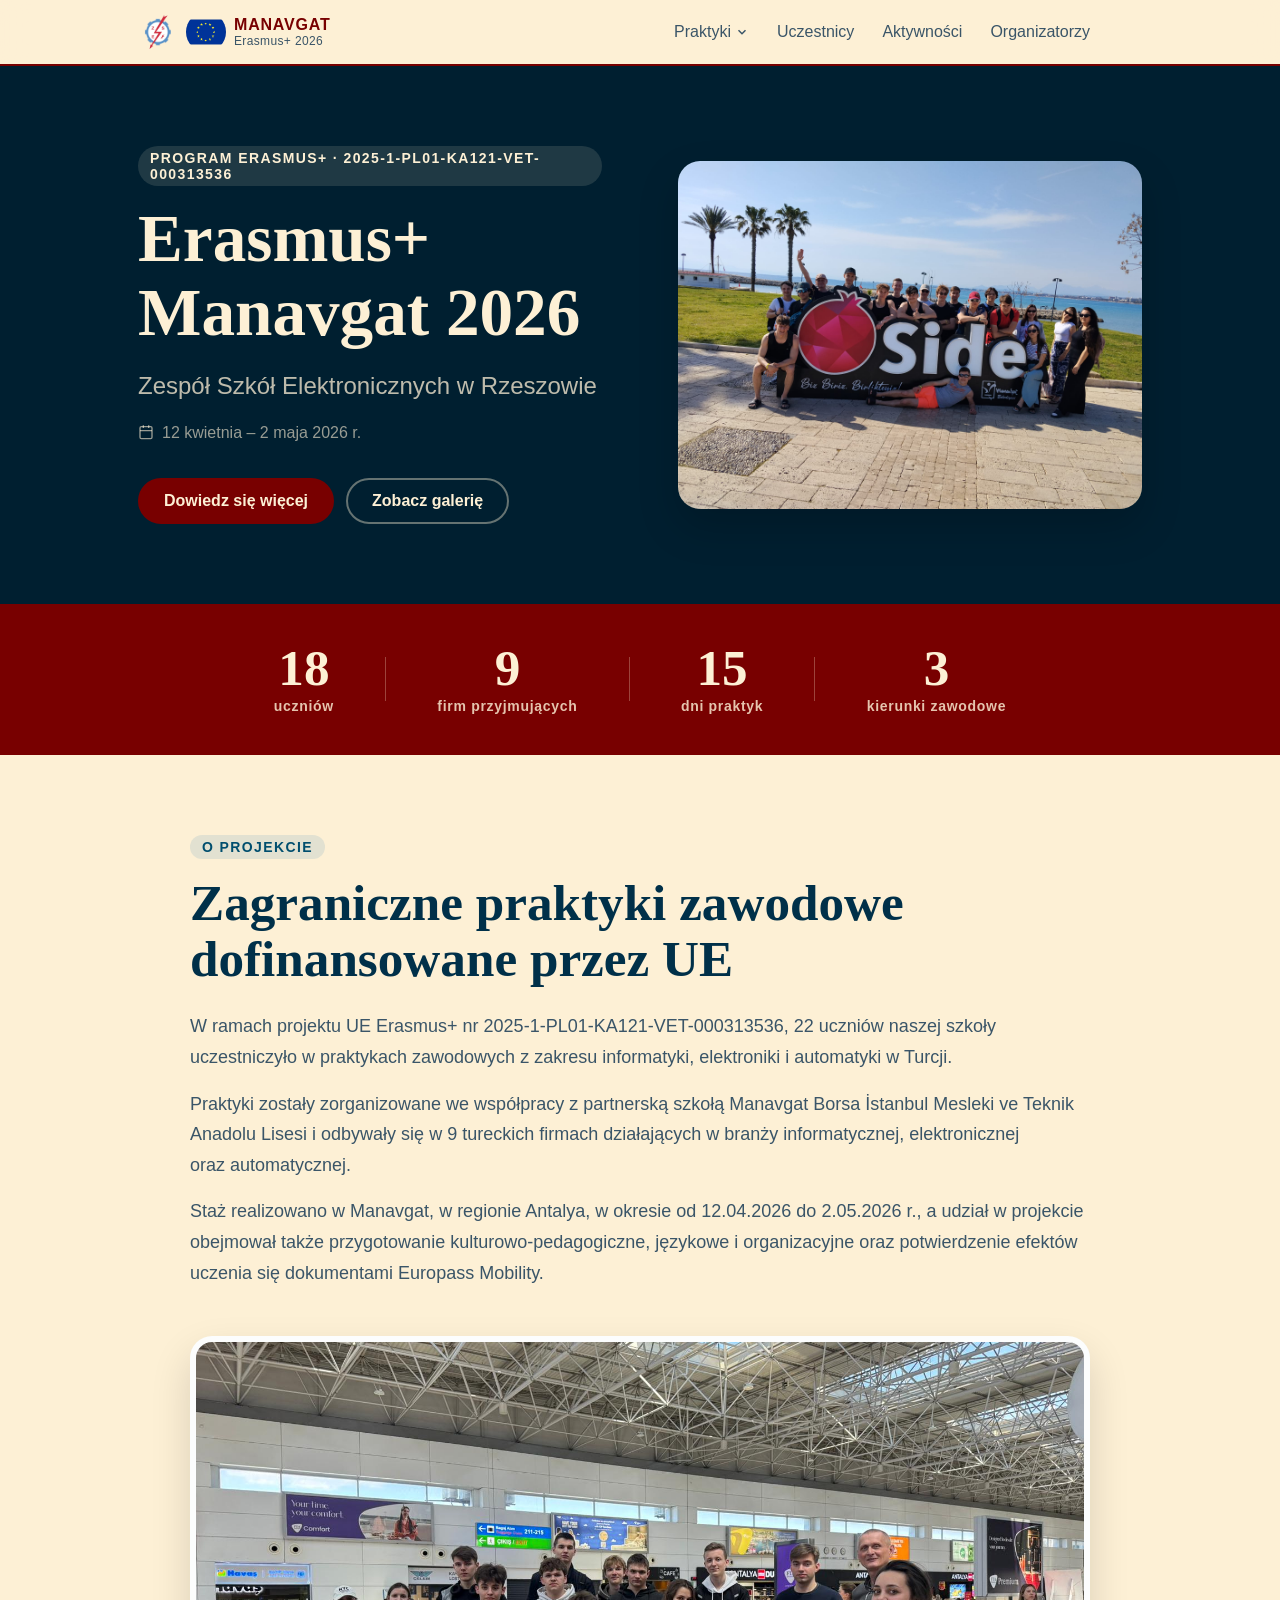
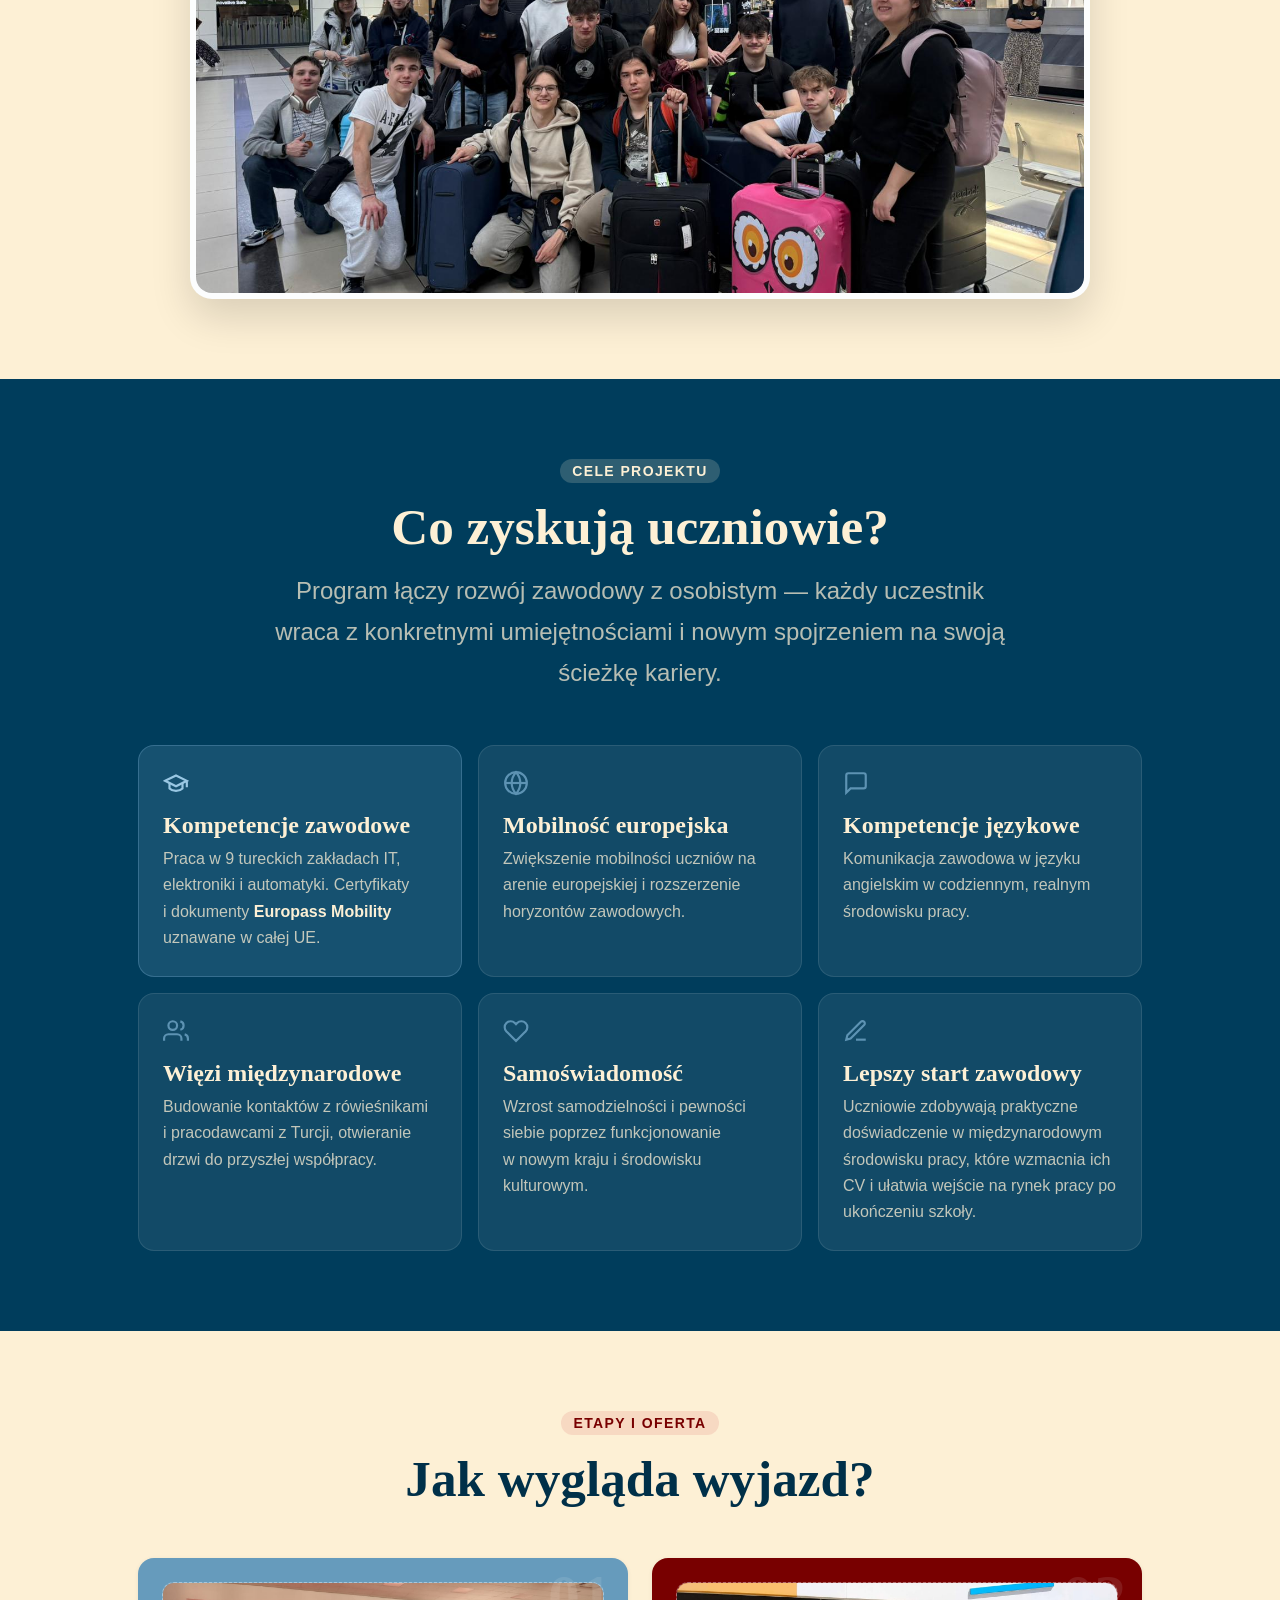
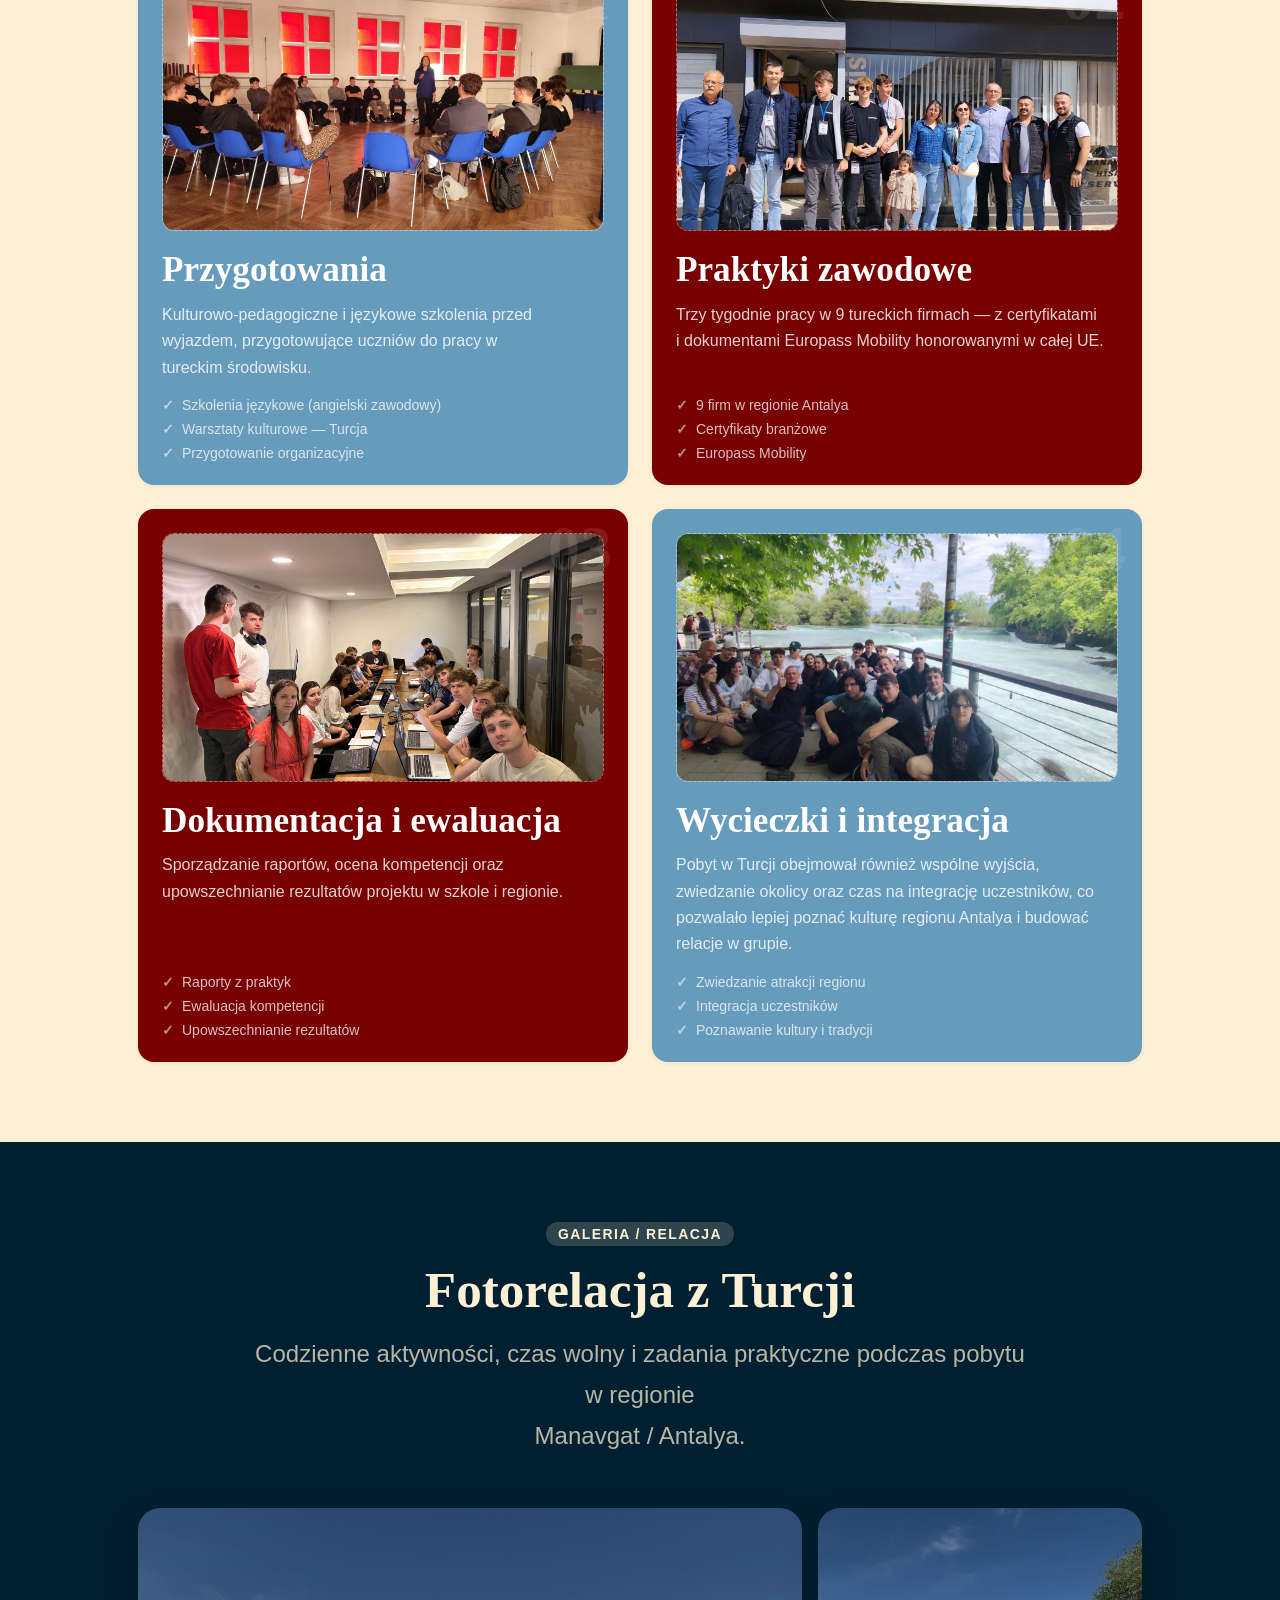
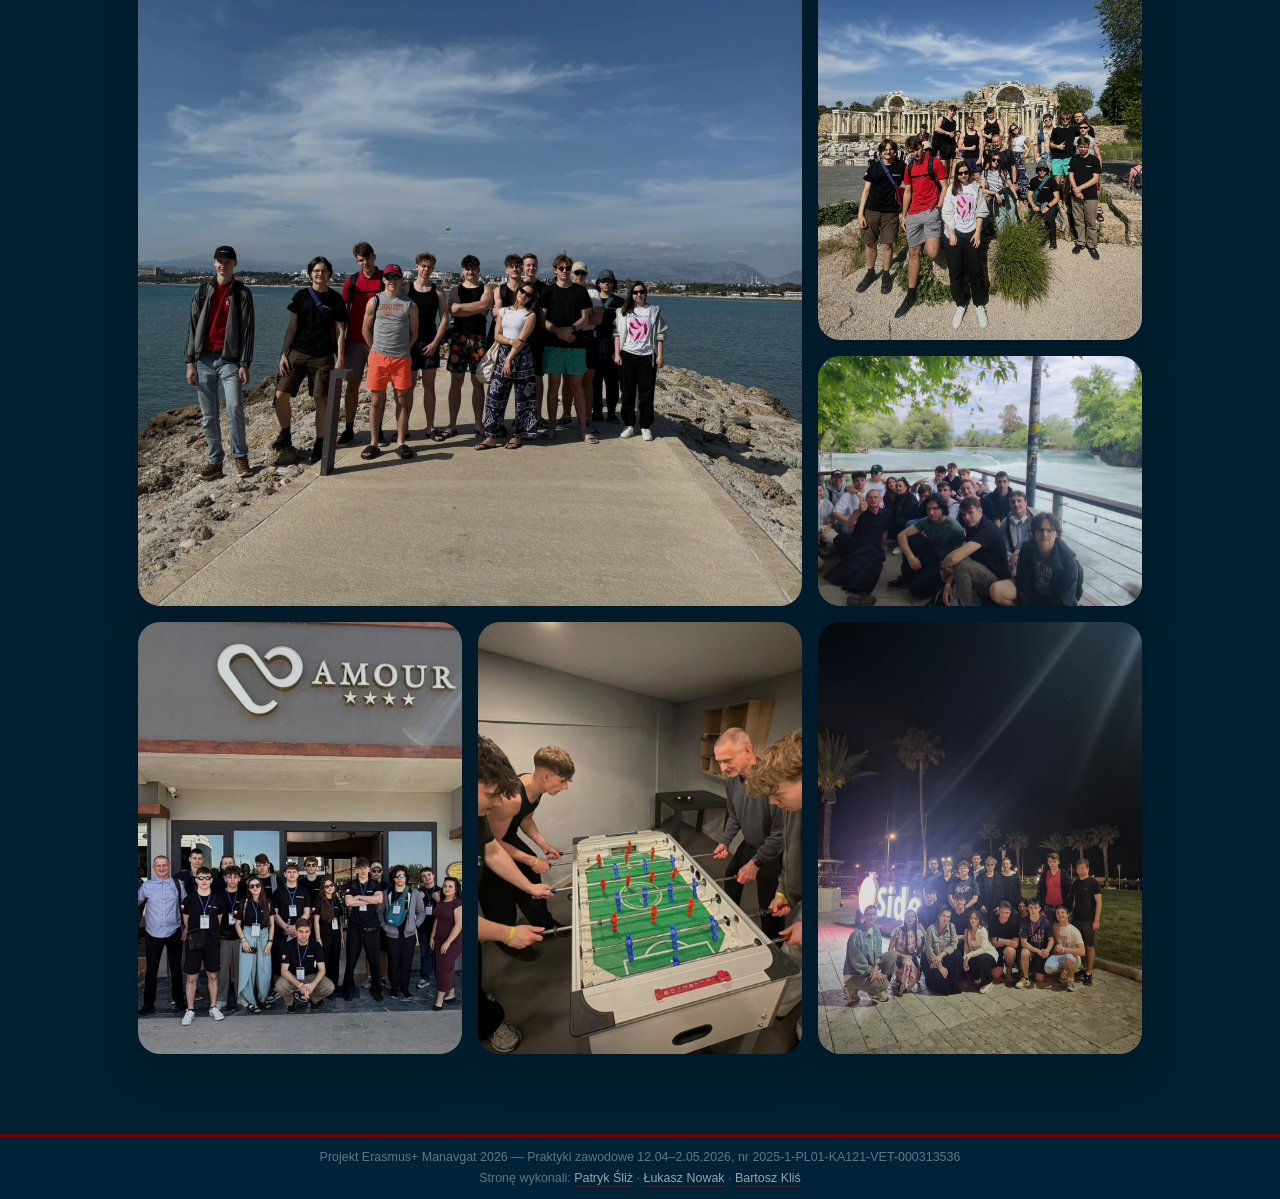
==== index.html @ 78669af1 "aktywnosc" ====
<!DOCTYPE html>
<html lang="pl" data-theme="light">
<head>
  <meta charset="UTF-8" />
  <meta name="viewport" content="width=device-width, initial-scale=1.0" />
  <title>Erasmus+ Manavgat 2026 | ZSE Rzeszów</title>
  <link href="https://api.fontshare.com/v2/css?f[]=boska@400,500,700&f[]=satoshi@300,400,500,700&display=swap" rel="stylesheet" />
  <link rel="stylesheet" href="css/style.css" />
</head>
<body>

  <header class="site-header" id="top">
    <nav class="nav-inner" aria-label="Główna nawigacja">
      <a href="index.html" class="nav-logo" aria-label="Strona główna Erasmus+">
        <img src="images/logo-zse.png" alt="Logo ZSE Rzeszów" width="40" height="40" style="border-radius:50%;" />
        <img src="images/logo-eu.png" alt="Logo Unii Europejskiej" width="40" height="40" style="border-radius:50%;" />
        <div class="nav-logo-text">
          <strong>MANAVGAT</strong>
          <span>Erasmus+ 2026</span>
        </div>
      </a>

      <ul class="nav-links" role="list">
        <li class="has-dropdown">
          <button class="nav-dropdown-btn" aria-expanded="false" aria-haspopup="true">
            Praktyki
            <svg width="14" height="14" viewBox="0 0 24 24" fill="none" stroke="currentColor" stroke-width="2.5"><polyline points="6 9 12 15 18 9"/></svg>
          </button>
          <ul class="dropdown-menu" role="list">
            <li><a href="informatyka.html">Informatyka</a></li>
            <li><a href="elektronika.html">Elektronika</a></li>
            <li><a href="automatyka.html">Automatyka</a></li>
          </ul>
        </li>
        <li><a href="uczestnicy.html">Uczestnicy</a></li>
        <li><a href="aktywnosci.html">Aktywności</a></li>
        <li><a href="organizatorzy.html">Organizatorzy</a></li>
      </ul>

      <div class="nav-actions">
        <button class="nav-hamburger" id="hamburger" aria-label="Otwórz menu" aria-expanded="false" aria-controls="mobile-menu">
          <span></span><span></span><span></span>
        </button>
      </div>
    </nav>

    <div class="mobile-menu" id="mobile-menu" aria-hidden="true">
      <ul role="list">
        <li class="mobile-has-dropdown">
          <button class="mobile-dropdown-btn" aria-expanded="false">
            Praktyki
            <svg width="14" height="14" viewBox="0 0 24 24" fill="none" stroke="currentColor" stroke-width="2.5"><polyline points="6 9 12 15 18 9"/></svg>
          </button>
          <ul class="mobile-submenu" aria-hidden="true">
            <li><a href="informatyka.html">Informatyka</a></li>
            <li><a href="elektronika.html">Elektronika</a></li>
            <li><a href="automatyka.html">Automatyka</a></li>
          </ul>
        </li>
        <li><a href="uczestnicy.html">Uczestnicy</a></li>
        <li><a href="aktywnosci.html">Aktywności</a></li>
        <li><a href="organizatorzy.html">Organizatorzy</a></li>
      </ul>
    </div>
  </header>

  <section id="home" class="hero">
    <div class="hero-bg-bar" aria-hidden="true"></div>
    <div class="container hero-inner">
      <div class="hero-text">
        <span class="section-tag">Program Erasmus+ · 2025-1-PL01-KA121-VET-000313536</span>
        <h1>Erasmus+ <span class="accent-red">Manavgat</span> <span class="accent-blue">2026</span></h1>
        <p class="hero-school">Zespół Szkół Elektronicznych w Rzeszowie</p>
        <p class="hero-dates">
          <svg width="16" height="16" viewBox="0 0 24 24" fill="none" stroke="currentColor" stroke-width="2"><rect x="3" y="4" width="18" height="18" rx="2"/><path d="M16 2v4M8 2v4M3 10h18"/></svg>
          12 kwietnia – 2 maja 2026 r.
        </p>
        <div class="hero-cta-group">
          <a href="#about" class="btn btn-primary">Dowiedz się więcej</a>
          <a href="#gallery" class="btn btn-outline">Zobacz galerię</a>
        </div>
      </div>

      <div class="hero-img-wrap">
        <div class="group-photo-wrap">
          <img
            src="zdjecia-erasumus/czas_wolny/wyjsciaside/sideznak.jpeg"
            alt="Zdjęcie grupowe uczestników projektu w górach"
            class="group-photo zoomable-image"
            data-full="zdjecia-erasumus/czas_wolny/wyjsciaside/sideznak.jpeg"
          >
        </div>
      </div>
    </div>
  </section>

  <section class="stats-bar" aria-label="Statystyki projektu">
    <div class="container stats-inner">
      <div class="stat-item">
        <span class="stat-num">18</span>
        <span class="stat-lbl">uczniów</span>
      </div>
      <div class="stat-sep" aria-hidden="true"></div>
      <div class="stat-item">
        <span class="stat-num">9</span>
        <span class="stat-lbl">firm przyjmujących</span>
      </div>
      <div class="stat-sep" aria-hidden="true"></div>
      <div class="stat-item">
        <span class="stat-num">15</span>
        <span class="stat-lbl">dni praktyk</span>
      </div>
      <div class="stat-sep" aria-hidden="true"></div>
      <div class="stat-item">
        <span class="stat-num">3</span>
        <span class="stat-lbl">kierunki zawodowe</span>
      </div>
    </div>
  </section>

  <section id="about" class="section-padding bg-light" aria-labelledby="about-h">
  <div class="container">
    <div class="about-stacked">
      <div class="col-text">
        <span class="section-tag tag-blue">O projekcie</span>
        <h2 id="about-h">Zagraniczne praktyki zawodowe dofinansowane przez UE</h2>
        <p>W ramach projektu UE Erasmus+ nr 2025-1-PL01-KA121-VET-000313536, 22 uczniów naszej szkoły uczestniczyło w praktykach zawodowych z zakresu informatyki, elektroniki i automatyki w Turcji.</p>
        <p>Praktyki zostały zorganizowane we współpracy z partnerską szkołą Manavgat Borsa İstanbul Mesleki ve Teknik Anadolu Lisesi i odbywały się w 9 tureckich firmach działających w branży informatycznej, elektronicznej oraz automatycznej.</p>
        <p>Staż realizowano w Manavgat, w regionie Antalya, w okresie od 12.04.2026 do 2.05.2026 r., a udział w projekcie obejmował także przygotowanie kulturowo-pedagogiczne, językowe i organizacyjne oraz potwierdzenie efektów uczenia się dokumentami Europass Mobility.</p>
      </div>

      <div class="about-big-photo-wrap">
        <img
          src="zdjecia-erasumus/czas_wolny/hotel/lotnisko.jpeg"
          alt="Zdjęcie grupowe uczestników projektu"
          class="about-big-photo zoomable-image"
          data-full="zdjecia-erasumus/czas_wolny/hotel/amourprzed.jpeg"
        >
      </div>
    </div>
  </div>
</section>

  <section id="goals" class="section-padding bg-blue-dark" aria-labelledby="goals-h">
    <div class="container">
      <div class="section-header center">
        <span class="section-tag tag-light">Cele projektu</span>
        <h2 id="goals-h" class="text-light">Co zyskują uczniowie?</h2>
        <p class="section-lead text-light-muted">Program łączy rozwój zawodowy z osobistym — każdy uczestnik wraca z konkretnymi umiejętnościami i nowym spojrzeniem na swoją ścieżkę kariery.</p>
      </div>
      <div class="goals-grid">
        <div class="goal-card goal-featured">
          <svg width="26" height="26" viewBox="0 0 24 24" fill="none" stroke="currentColor" stroke-width="2"><path d="M22 10v6M2 10l10-5 10 5-10 5z"/><path d="M6 12v5c3 3 9 3 12 0v-5"/></svg>
          <h3>Kompetencje zawodowe</h3>
          <p>Praca w 9 tureckich zakładach IT, elektroniki i automatyki. Certyfikaty <br>i dokumenty <strong>Europass Mobility</strong> uznawane w całej UE.</p>
        </div>
        <div class="goal-card">
          <svg width="26" height="26" viewBox="0 0 24 24" fill="none" stroke="currentColor" stroke-width="2"><circle cx="12" cy="12" r="10"/><line x1="2" y1="12" x2="22" y2="12"/><path d="M12 2a15.3 15.3 0 0 1 4 10 15.3 15.3 0 0 1-4 10 15.3 15.3 0 0 1-4-10 15.3 15.3 0 0 1 4-10z"/></svg>
          <h3>Mobilność europejska</h3>
          <p>Zwiększenie mobilności uczniów na arenie europejskiej i rozszerzenie horyzontów zawodowych.</p>
        </div>
        <div class="goal-card">
          <svg width="26" height="26" viewBox="0 0 24 24" fill="none" stroke="currentColor" stroke-width="2"><path d="M21 15a2 2 0 0 1-2 2H7l-4 4V5a2 2 0 0 1 2-2h14a2 2 0 0 1 2 2z"/></svg>
          <h3>Kompetencje językowe</h3>
          <p>Komunikacja zawodowa w języku angielskim w codziennym, realnym środowisku pracy.</p>
        </div>
        <div class="goal-card">
          <svg width="26" height="26" viewBox="0 0 24 24" fill="none" stroke="currentColor" stroke-width="2"><path d="M17 21v-2a4 4 0 0 0-4-4H5a4 4 0 0 0-4 4v2"/><circle cx="9" cy="7" r="4"/><path d="M23 21v-2a4 4 0 0 0-3-3.87M16 3.13a4 4 0 0 1 0 7.75"/></svg>
          <h3>Więzi międzynarodowe</h3>
          <p>Budowanie kontaktów z rówieśnikami<br> i pracodawcami z Turcji, otwieranie drzwi do przyszłej współpracy.</p>
        </div>
        <div class="goal-card">
          <svg width="26" height="26" viewBox="0 0 24 24" fill="none" stroke="currentColor" stroke-width="2"><path d="M20.84 4.61a5.5 5.5 0 0 0-7.78 0L12 5.67l-1.06-1.06a5.5 5.5 0 0 0-7.78 7.78l1.06 1.06L12 21.23l7.78-7.78 1.06-1.06a5.5 5.5 0 0 0 0-7.78z"/></svg>
          <h3>Samoświadomość</h3>
          <p>Wzrost samodzielności i pewności siebie poprzez funkcjonowanie <br> w nowym kraju i środowisku <br>kulturowym.</p>
        </div>
        <div class="goal-card">
          <svg width="26" height="26" viewBox="0 0 24 24" fill="none" stroke="currentColor" stroke-width="2">
            <path d="M12 20h9"/>
            <path d="M16.5 3.5a2.12 2.12 0 1 1 3 3L7 19l-4 1 1-4Z"/>
          </svg>
          <h3>Lepszy start zawodowy</h3>
          <p>Uczniowie zdobywają praktyczne doświadczenie w międzynarodowym środowisku pracy, które wzmacnia ich CV i ułatwia wejście na rynek pracy po ukończeniu szkoły.</p>
        </div>
      </div>
    </div>
  </section>

  <section id="stages" class="section-padding bg-light" aria-labelledby="stages-h">
    <div class="container">
      <div class="section-header center">
        <span class="section-tag tag-red">Etapy i Oferta</span>
        <h2 id="stages-h">Jak wygląda wyjazd?</h2>
      </div>
      <div class="stages-grid">
        <article class="stage-card">
          <div class="stage-num" aria-hidden="true">01</div>
          <div class="stage-img-ph">
            <img
              src="zdjecia-erasumus/firmy/przygotowanie.jpeg"
              alt="Przygotowania"
              class="stage-photo zoomable-image"
              data-full="zdjecia-erasumus/firmy/przygotowanie.jpeg"
            >
          </div>
          <h3>Przygotowania</h3>
          <p>Kulturowo-pedagogiczne i językowe szkolenia przed wyjazdem, przygotowujące uczniów do pracy w tureckim środowisku.</p>
          <ul class="stage-list">
            <li>Szkolenia językowe (angielski zawodowy)</li>
            <li>Warsztaty kulturowe — Turcja</li>
            <li>Przygotowanie organizacyjne</li>
          </ul>
        </article>

        <article class="stage-card stage-card--red">
          <div class="stage-num" aria-hidden="true">02</div>
          <div class="stage-img-ph">
            <img
              src="zdjecia-erasumus/firmy/beko.jpeg"
              alt="Praktyki zawodowe"
              class="stage-photo zoomable-image"
              data-full="zdjecia-erasumus/firmy/beko.jpeg"
            >
          </div>
          <h3>Praktyki zawodowe</h3>
          <p>Trzy tygodnie pracy w 9 tureckich firmach — z certyfikatami<br> i dokumentami Europass Mobility honorowanymi w całej UE.</p>
          <ul class="stage-list">
            <li>9 firm w regionie Antalya</li>
            <li>Certyfikaty branżowe</li>
            <li>Europass Mobility</li>
          </ul>
        </article>

        <article class="stage-card stage-card--red">
          <div class="stage-num" aria-hidden="true">03</div>
          <div class="stage-img-ph">
            <img
              src="zdjecia-erasumus/czas_wolny/hotel/spotkanie.jpeg"
              alt="Dokumentacja i ewaluacja"
              class="stage-photo zoomable-image"
              data-full="zdjecia-erasumus/firmy/spotkanie.jpeg"
            >
          </div>
          <h3>Dokumentacja i ewaluacja</h3>
          <p>Sporządzanie raportów, ocena kompetencji oraz upowszechnianie rezultatów projektu w szkole i regionie.</p>
          <ul class="stage-list">
            <li>Raporty z praktyk</li>
            <li>Ewaluacja kompetencji</li>
            <li>Upowszechnianie rezultatów</li>
          </ul>
        </article>
        <article class="stage-card">
          <div class="stage-num" aria-hidden="true">04</div>
          <div class="stage-img-ph">
            <img
              src="zdjecia-erasumus/wycieczki/wodospad.jpeg"
              alt="Wycieczki i czas wolny"
              class="stage-photo zoomable-image"
              data-full="zdjecia-erasumus/wycieczki/wodospad.jpeg"
            >
          </div>
          <h3>Wycieczki i integracja</h3>
          <p>Pobyt w Turcji obejmował również wspólne wyjścia, zwiedzanie okolicy oraz czas na integrację uczestników, co pozwalało lepiej poznać kulturę regionu Antalya i budować relacje w grupie.</p>
          <ul class="stage-list">
            <li>Zwiedzanie atrakcji regionu</li>
            <li>Integracja uczestników</li>
            <li>Poznawanie kultury i tradycji</li>
          </ul>
        </article>
      </div>
    </div>
  </section>

  <section id="gallery" class="section-padding bg-navy" aria-labelledby="gallery-h">
    <div class="container">
      <div class="section-header center">
        <span class="section-tag tag-light">Galeria / Relacja</span>
        <h2 id="gallery-h" class="text-light">Fotorelacja z Turcji</h2>
        <p class="section-lead text-light-muted">
          Codzienne aktywności, czas wolny i zadania praktyczne podczas pobytu w regionie <br>Manavgat / Antalya.
        </p>
      </div>

      <div class="gallery-grid">
        <div class="gal-card gal-card--hero">
          <button class="gallery-btn" type="button" data-photo="zdjecia-erasumus/czas_wolny/wyjsciaside/molo.jpeg">
            <img src="zdjecia-erasumus/czas_wolny/wyjsciaside/molo.jpeg" alt="" class="gallery-photo">
          </button>
        </div>

        <div class="gal-card">
          <button class="gallery-btn" type="button" data-photo="zdjecia-erasumus/czas_wolny/wyjsciaside/bickikoloseum.jpeg">
            <img src="zdjecia-erasumus/czas_wolny/wyjsciaside/bickikoloseum.jpeg" alt="" class="gallery-photo">
          </button>
        </div>

        <div class="gal-card">
          <button class="gallery-btn" type="button" data-photo="zdjecia-erasumus/wycieczki/wodospad.jpeg">
            <img src="zdjecia-erasumus/wycieczki/wodospad.jpeg" alt="" class="gallery-photo">
          </button>
        </div>

        <div class="gal-card">
          <button class="gallery-btn" type="button" data-photo="zdjecia-erasumus/czas_wolny/hotel/amourprzed.jpeg">
            <img src="zdjecia-erasumus/czas_wolny/hotel/amourprzed.jpeg" alt="" class="gallery-photo">
          </button>
        </div>

        <div class="gal-card">
          <button class="gallery-btn" type="button" data-photo="zdjecia-erasumus/czas_wolny/piwnica/pilakrzyki.jpeg">
            <img src="zdjecia-erasumus/czas_wolny/piwnica/pilakrzyki.jpeg" alt="" class="gallery-photo">
          </button>
        </div>

        <div class="gal-card">
          <button class="gallery-btn" type="button" data-photo="zdjecia-erasumus/wycieczki/sidenoc.jpeg">
            <img src="zdjecia-erasumus/wycieczki/sidenoc.jpeg" alt="" class="gallery-photo">
          </button>
        </div>
      </div>
    </div>
  </section>

  <footer class="site-footer">
    <p>Projekt Erasmus+ Manavgat 2026 — Praktyki zawodowe 12.04–2.05.2026, nr 2025-1-PL01-KA121-VET-000313536</p>
    <p>Stronę wykonali: <a href="#" target="_blank" rel="noopener">Patryk Śliż</a> · <a href="#" target="_blank" rel="noopener">Łukasz Nowak</a> · <a href="#" target="_blank" rel="noopener">Bartosz Kliś</a></p>
  </footer>

  <div class="photo-modal" id="photoModal" aria-hidden="true">
    <div class="photo-modal-dialog" role="dialog" aria-modal="true">
      <button class="photo-modal-close" id="photoModalClose" type="button">×</button>

      <button class="photo-modal-nav photo-modal-prev" id="photoModalPrev" type="button">
        &#10094;
      </button>

      <button class="photo-modal-nav photo-modal-next" id="photoModalNext" type="button">
        &#10095;
      </button>

      <figure class="photo-modal-figure">
        <img id="photoModalImage" class="photo-modal-image" src="" alt="">
      </figure>
    </div>
  </div>

  <script src="js/main.js"></script>

  <script>
    (function () {
      const modal = document.getElementById('photoModal');
      const modalImage = document.getElementById('photoModalImage');
      const modalClose = document.getElementById('photoModalClose');
      const modalPrev = document.getElementById('photoModalPrev');
      const modalNext = document.getElementById('photoModalNext');

      if (!modal || !modalImage || !modalClose || !modalPrev || !modalNext) return;

      const galleryButtons = Array.from(document.querySelectorAll('.gallery-btn'));
      let currentIndex = 0;

      function openModal(index) {
        currentIndex = index;
        const button = galleryButtons[currentIndex];
        const img = button.querySelector('img');

        const src = button.getAttribute('data-photo') || img.getAttribute('src');
        const alt = img.getAttribute('alt') || '';

        modalImage.src = src;
        modalImage.alt = alt;

        modal.classList.add('is-open');
        modal.setAttribute('aria-hidden', 'false');
        document.body.style.overflow = 'hidden';
      }

      function closeModal() {
        modal.classList.remove('is-open');
        modal.setAttribute('aria-hidden', 'true');
        modalImage.src = '';
        modalImage.alt = '';
        document.body.style.overflow = '';
      }

      function showNext() {
        currentIndex = (currentIndex + 1) % galleryButtons.length;
        openModal(currentIndex);
      }

      function showPrev() {
        currentIndex = (currentIndex - 1 + galleryButtons.length) % galleryButtons.length;
        openModal(currentIndex);
      }

      galleryButtons.forEach((button, index) => {
        button.addEventListener('click', () => openModal(index));
      });

      modalClose.addEventListener('click', closeModal);
      modalNext.addEventListener('click', showNext);
      modalPrev.addEventListener('click', showPrev);

      modal.addEventListener('click', (event) => {
        if (event.target === modal) closeModal();
      });

      document.addEventListener('keydown', (event) => {
        if (!modal.classList.contains('is-open')) return;

        if (event.key === 'Escape') closeModal();
        if (event.key === 'ArrowRight') showNext();
        if (event.key === 'ArrowLeft') showPrev();
      });
    })();
  </script>

</body>
</html>
---- css/style.css ----
/* Art direction: Erasmus+ szkolny wyjazd zawodowy
   Palette: #FDF0D5 tło, #003049 granat, #780000/#C1121F czerwień, #669BBC niebieski
   Typography: Boska (display) + Satoshi (body)
   Density: zrównoważona */

:root, [data-theme="light"] {
  --bg:           #FDF0D5;
  --bg-offset:    #F5E2B8;
  --navy:         #003049;
  --navy-dark:    #001f30;
  --red:          #780000;
  --red-hover:    #C1121F;
  --blue:         #669BBC;
  --blue-dark:    #3a6f8f;
  --blue-light:   #d4e8f5;
  --text:         #003049;
  --text-muted:   #3a5568;
  --text-faint:   #7a92a0;
  --inverse:      #FDF0D5;
  --border:       rgba(0,48,73,0.13);
  --shadow-sm:    0 1px 4px rgba(0,48,73,0.08);
  --shadow-md:    0 4px 18px rgba(0,48,73,0.11);
  --shadow-lg:    0 12px 40px rgba(0,48,73,0.15);
  --r-sm: 0.375rem; --r-md: 0.5rem; --r-lg: 0.75rem;
  --r-xl: 1rem;     --r-2xl: 1.5rem; --r-full: 9999px;
  --tr: 180ms cubic-bezier(0.16,1,0.3,1);
  --font-d: 'Boska','Georgia',serif;
  --font-b: 'Satoshi','Helvetica Neue',sans-serif;
  --content: 1100px;
  --text-xs:   clamp(0.75rem,  0.7rem  + 0.25vw, 0.875rem);
  --text-sm:   clamp(0.875rem, 0.8rem  + 0.35vw, 1rem);
  --text-base: clamp(1rem,     0.95rem + 0.25vw, 1.125rem);
  --text-lg:   clamp(1.125rem, 1rem    + 0.75vw, 1.5rem);
  --text-xl:   clamp(1.5rem,   1.2rem  + 1.25vw, 2.25rem);
  --text-2xl:  clamp(2rem,     1.2rem  + 2.5vw,  3.5rem);
  --text-3xl:  clamp(2.5rem,   1rem    + 4vw,    5rem);
  --s1:.25rem;--s2:.5rem;--s3:.75rem;--s4:1rem;--s5:1.25rem;
  --s6:1.5rem;--s8:2rem;--s10:2.5rem;--s12:3rem;--s16:4rem;--s20:5rem;
}
[data-theme="dark"] {
  --bg: #0d1a22; --bg-offset: #122030;
  --navy: #c8dce8; --navy-dark: #0a1520;
  --red: #e05050; --red-hover: #f07070;
  --blue: #5591b8; --blue-dark: #2e6080; --blue-light: #1a3a50;
  --text: #dde8ee; --text-muted: #8aaabb; --text-faint: #4a6070;
  --inverse: #0d1a22; --border: rgba(200,220,232,0.12);
  --shadow-sm: 0 1px 4px rgba(0,0,0,0.3);
  --shadow-md: 0 4px 18px rgba(0,0,0,0.4);
  --shadow-lg: 0 12px 40px rgba(0,0,0,0.5);
}
@media(prefers-color-scheme:dark){:root:not([data-theme]){
  --bg:#0d1a22;--bg-offset:#122030;--navy:#c8dce8;--navy-dark:#0a1520;
  --red:#e05050;--red-hover:#f07070;--blue:#5591b8;--blue-dark:#2e6080;
  --blue-light:#1a3a50;--text:#dde8ee;--text-muted:#8aaabb;--text-faint:#4a6070;
  --inverse:#0d1a22;--border:rgba(200,220,232,0.12);
}}

*,*::before,*::after{box-sizing:border-box;margin:0;padding:0}
html{scroll-behavior:smooth;-webkit-font-smoothing:antialiased;scroll-padding-top:68px}
body{min-height:100dvh;font-family:var(--font-b);font-size:var(--text-base);color:var(--text);background:var(--bg);transition:background .3s,color .3s}
img,svg{display:block;max-width:100%}
h1,h2,h3{font-family:var(--font-d);line-height:1.1;text-wrap:balance}
p{line-height:1.7;text-wrap:pretty}
ul[role="list"]{list-style:none}
a{color:inherit}
button{cursor:pointer;background:none;border:none}
::selection{background:rgba(102,155,188,0.25)}
:focus-visible{outline:2px solid var(--blue);outline-offset:3px;border-radius:var(--r-sm)}
@media(prefers-reduced-motion:reduce){*,*::before,*::after{animation-duration:.01ms!important;transition-duration:.01ms!important;scroll-behavior:auto!important}}

/* UTILS */
.skip-link{position:absolute;left:var(--s4);top:var(--s2);background:var(--red);color:var(--inverse);padding:var(--s2) var(--s4);border-radius:var(--r-md);font-size:var(--text-sm);font-weight:600;z-index:9999;transform:translateY(-150%);transition:transform var(--tr)}
.skip-link:focus{transform:translateY(0)}
.container{max-width:var(--content);margin-inline:auto;padding-inline:clamp(var(--s4),4vw,var(--s12))}
.section-padding{padding-block:clamp(var(--s12),7vw,var(--s20))}
.bg-light{background:var(--bg)}
.bg-offset{background:var(--bg-offset)}
.bg-navy{background:var(--navy-dark)}
.bg-blue-dark{background:#003d5c}
.center{text-align:center}
.text-light{color:#FDF0D5}
.text-light-muted{color:rgba(253,240,213,0.72)}

/* BADGES / TAGS */
.section-tag{display:inline-block;font-family:var(--font-b);font-size:var(--text-xs);font-weight:700;letter-spacing:.1em;text-transform:uppercase;padding:var(--s1) var(--s3);border-radius:var(--r-full);margin-bottom:var(--s4)}
.section-tag{background:rgba(102,155,188,0.15);color:var(--blue-dark)}
[data-theme="dark"] .section-tag{background:rgba(85,145,184,0.2);color:var(--blue)}
.tag-blue{background:rgba(102,155,188,0.18);color:#004e6e}
[data-theme="dark"] .tag-blue{color:var(--blue)}
.tag-red{background:rgba(192,18,31,0.1);color:var(--red)}
.tag-light{background:rgba(253,240,213,0.18);color:#FDF0D5}

/* BUTTONS */
.btn{display:inline-flex;align-items:center;gap:var(--s2);padding:var(--s3) var(--s6);border-radius:var(--r-full);font-family:var(--font-b);font-size:var(--text-sm);font-weight:600;text-decoration:none;border:2px solid transparent;transition:background var(--tr),color var(--tr),border-color var(--tr),box-shadow var(--tr)}
.btn-primary{background:var(--red);color:#FDF0D5;border-color:var(--red)}
.btn-primary:hover{background:var(--red-hover);border-color:var(--red-hover);box-shadow:var(--shadow-md)}
.btn-outline {
  background: transparent;
  color: #FDF0D5;
  border-color: rgba(253,240,213,0.4);
}
.btn-outline:hover {
  background: rgba(253,240,213,0.1);
  border-color: #FDF0D5;
}
/* CHIPS */
.tag-row{display:flex;flex-wrap:wrap;gap:var(--s2);margin-top:var(--s6)}
.chip{font-size:var(--text-xs);font-weight:600;padding:var(--s1) var(--s3);border-radius:var(--r-full);background:var(--bg-offset);border:1px solid var(--border);color:var(--text-muted)}
.chip-red{background:rgba(192,18,31,0.1);color:var(--red);border-color:rgba(192,18,31,0.2)}

/* NAV */
.site-header{position:sticky;top:0;z-index:100;background:color-mix(in srgb,var(--bg) 88%,transparent);backdrop-filter:blur(14px);border-bottom:2px solid var(--red)}
.nav-inner{max-width:var(--content);margin-inline:auto;padding-inline:clamp(var(--s4),4vw,var(--s12));padding-block:var(--s3);display:flex;align-items:center;gap:var(--s6)}
.nav-logo{display:flex;align-items:center;gap:var(--s3);text-decoration:none;font-weight:700;font-size:var(--text-sm);flex-shrink:0}
.nav-links{display:flex;list-style:none;gap:var(--s1);margin-left:auto}
.nav-links a{padding:var(--s2) var(--s3);border-radius:var(--r-md);font-size:var(--text-sm);font-weight:500;text-decoration:none;color:var(--text-muted);transition:color var(--tr),background var(--tr)}
.nav-links a:hover,.nav-links a.active{color:var(--red);background:rgba(192,18,31,0.07)}
.nav-actions{display:flex;align-items:center;gap:var(--s2);margin-left:var(--s4)}
.theme-toggle{width:38px;height:38px;border-radius:var(--r-full);display:flex;align-items:center;justify-content:center;border:1px solid var(--border);color:var(--text-muted);transition:background var(--tr),color var(--tr)}
.theme-toggle:hover{background:var(--bg-offset);color:var(--text)}
.nav-hamburger{display:none;flex-direction:column;gap:5px;width:40px;height:40px;padding:var(--s2);border:1px solid var(--border);border-radius:var(--r-md);transition:background var(--tr)}
.nav-hamburger span{display:block;width:100%;height:2px;background:var(--text);border-radius:2px;transition:transform .3s,opacity .3s}
.nav-hamburger[aria-expanded="true"] span:nth-child(1){transform:translateY(7px) rotate(45deg)}
.nav-hamburger[aria-expanded="true"] span:nth-child(2){opacity:0}
.nav-hamburger[aria-expanded="true"] span:nth-child(3){transform:translateY(-7px) rotate(-45deg)}
.mobile-menu{display:none;flex-direction:column;background:var(--bg);border-top:1px solid var(--border);padding:var(--s4) clamp(var(--s4),4vw,var(--s12)) var(--s6)}
.mobile-menu.is-open{display:flex}
.mobile-menu ul{list-style:none;display:flex;flex-direction:column;gap:var(--s1)}
.mobile-menu a{display:block;padding:var(--s3) var(--s4);border-radius:var(--r-md);text-decoration:none;font-size:var(--text-base);font-weight:500;color:var(--text);transition:background var(--tr)}
.mobile-menu a:hover{background:var(--bg-offset)}
@media(max-width:768px){.nav-links{display:none}.nav-hamburger{display:flex}}

/* HERO */
.hero{position:relative;background:var(--navy-dark);overflow:hidden}
.hero-inner{display:grid;grid-template-columns:1fr 1fr;gap:clamp(var(--s8),6vw,var(--s20));align-items:center;padding-block:clamp(var(--s12),8vw,var(--s20))}
.hero-text .section-tag{background:rgba(253,240,213,0.12);color:#FDF0D5}
.hero-text h1{font-size:var(--text-3xl);color:#FDF0D5;margin-bottom:var(--s4)}
.accent-red{color:#ff6b6b}
.accent-blue{color:#a8d4f0}
.hero-school{font-size:var(--text-lg);color:rgba(253,240,213,0.75);margin-bottom:var(--s3)}
.hero-dates{display:flex;align-items:center;gap:var(--s2);font-size:var(--text-sm);color:rgba(253,240,213,0.6);margin-bottom:var(--s8)}
.hero-cta-group{display:flex;gap:var(--s3);flex-wrap:wrap}
.hero-img-wrap{position:relative}
.hero-img-placeholder{width:100%;aspect-ratio:4/3;background:rgba(102,155,188,0.12);border-radius:var(--r-2xl);border:2px dashed rgba(102,155,188,0.35);display:flex;flex-direction:column;align-items:center;justify-content:center;gap:var(--s3);color:rgba(253,240,213,0.4);text-align:center;padding:var(--s8)}
.hero-img-placeholder p{font-size:var(--text-sm);max-width:22ch}
@media(max-width:768px){.hero-inner{grid-template-columns:1fr}.hero-img-wrap{order:-1}}

/* STATYSTYKI */
.stats-bar{background:var(--red);padding-block:clamp(var(--s6),3vw,var(--s10))}
.stats-inner{display:flex;align-items:center;justify-content:center;gap:clamp(var(--s6),4vw,var(--s16));flex-wrap:wrap}
.stat-item{text-align:center;color:#FDF0D5}
.stat-num{display:block;font-family:var(--font-d);font-size:var(--text-2xl);font-weight:700;line-height:1;margin-bottom:2px}
.stat-lbl{font-size:var(--text-xs);font-weight:600;letter-spacing:.05em;opacity:.82}
.stat-sep{width:1px;height:44px;background:rgba(253,240,213,0.28)}
@media(max-width:560px){.stat-sep{display:none}}

/* O PROJEKCIE */
.two-col{display:grid;grid-template-columns:1fr 1fr;gap:clamp(var(--s8),6vw,var(--s20));align-items:center}
.col-text h2{font-size:var(--text-2xl);margin-bottom:var(--s6)}
.col-text p{color:var(--text-muted);margin-bottom:var(--s4)}
.col-text strong,.col-text em{color:var(--text)}
.col-img{position:relative}
.img-placeholder{width:100%;aspect-ratio:3/4;background:var(--bg-offset);border-radius:var(--r-2xl);border:2px dashed var(--border);display:flex;flex-direction:column;align-items:center;justify-content:center;gap:var(--s3);color:var(--text-faint);text-align:center;padding:var(--s8)}
.img-placeholder p{font-size:var(--text-sm);max-width:22ch}
.eu-badge{position:absolute;top:var(--s4);right:var(--s4);background:var(--bg);border:1px solid var(--border);border-radius:var(--r-lg);padding:var(--s3) var(--s4);box-shadow:var(--shadow-sm);display:flex;align-items:center;gap:var(--s2);font-size:var(--text-xs);font-weight:600;line-height:1.5}
@media(max-width:768px){.two-col{grid-template-columns:1fr}}
.about-stacked {
  display: flex;
  flex-direction: column;
  gap: 2rem;
}

.about-stacked .col-text {
  max-width: 900px;
  margin: 0 auto;
}

.about-big-photo-wrap {
  width: 100%;
  max-width: 900px;
  margin: 0 auto;
  position: relative;
}

.about-big-photo {
  width: 100%;
  display: block;
  aspect-ratio: 16 / 10;
  object-fit: cover;
  object-position: center;
  border-radius: 22px;
  box-shadow: 0 18px 40px rgba(0, 0, 0, 0.14);
  border: 6px solid rgba(255, 255, 255, 0.75);
  background: #f4f6f9;
  transition: transform 0.25s ease, box-shadow 0.25s ease;
}

.about-big-photo:hover {
  transform: scale(1.01);
  box-shadow: 0 24px 52px rgba(0, 0, 0, 0.18);
}

.about-big-photo-wrap::after {
  content: "";
  position: absolute;
  inset: auto 18px -14px 18px;
  height: 28px;
  background: rgba(0, 48, 73, 0.10);
  filter: blur(14px);
  border-radius: 999px;
  z-index: -1;
}

/* CELE PROJEKTU */
.section-header{margin-bottom:clamp(var(--s8),4vw,var(--s16))}
.section-header h2{font-size:var(--text-2xl);margin-bottom:var(--s4)}
.section-lead{font-size:var(--text-lg);max-width:60ch;margin-inline:auto;margin-top:var(--s2)}
.goals-grid{display:grid;grid-template-columns:repeat(3,1fr);gap:var(--s4)}
.goal-card{background:rgba(255,255,255,0.07);border:1px solid rgba(255,255,255,0.1);border-radius:var(--r-xl);padding:var(--s6);color:#FDF0D5;transition:background var(--tr),transform var(--tr),box-shadow var(--tr)}
.goal-card:hover{background:rgba(255,255,255,0.12);transform:translateY(-3px);box-shadow:0 8px 28px rgba(0,0,0,0.25)}
.goal-card svg{margin-bottom:var(--s4);color:var(--blue);opacity:.9}
.goal-card h3{font-size:var(--text-lg);margin-bottom:var(--s2);color:#FDF0D5}
.goal-card p{font-size:var(--text-sm);line-height:1.65;color:rgba(253,240,213,0.75)}
.goal-card strong{color:#FDF0D5}
.goal-featured{background:rgba(102,155,188,0.22);border-color:rgba(102,155,188,0.4)}
.goal-featured:hover{background:rgba(102,155,188,0.32)}
.goal-featured svg{color:#a8d4f0}
.goal-img-placeholder{background:rgba(255,255,255,0.05);border:2px dashed rgba(255,255,255,0.15);border-radius:var(--r-xl);display:flex;flex-direction:column;align-items:center;justify-content:center;gap:var(--s3);color:rgba(253,240,213,0.35);text-align:center;padding:var(--s6);font-size:var(--text-xs)}
.goal-img-placeholder p{max-width:18ch}
@media(max-width:900px){.goals-grid{grid-template-columns:1fr 1fr}}
@media(max-width:560px){.goals-grid{grid-template-columns:1fr}}

/* ETAPY */
/* ETAPY */
.stages-grid{
  display:grid;
  grid-template-columns:repeat(2, minmax(0, 1fr));
  gap:var(--s6);
  align-items:stretch;
}

.stage-card{
  background:var(--blue);
  border-radius:var(--r-xl);
  padding:var(--s6);
  position:relative;
  overflow:hidden;
  color:#fff;
  box-shadow:var(--shadow-sm);
  transition:box-shadow var(--tr),transform var(--tr);
  min-height:100%;
  display:flex;
  flex-direction:column;
}

.stage-card:hover{
  box-shadow:var(--shadow-lg);
  transform:translateY(-4px);
}

.stage-card--red{
  background:var(--red);
}

.stage-num{
  font-family:var(--font-d);
  font-size:clamp(2.8rem,5vw,4.6rem);
  font-weight:700;
  color:rgba(255,255,255,0.1);
  position:absolute;
  top:var(--s2);
  right:var(--s4);
  line-height:1;
  pointer-events:none;
  user-select:none;
}

.stage-img-ph{
  aspect-ratio:16/9;
  border-radius:var(--r-lg);
  background:rgba(255,255,255,0.13);
  border:1.5px dashed rgba(255,255,255,0.35);
  display:flex;
  flex-direction:column;
  align-items:center;
  justify-content:center;
  gap:var(--s2);
  margin-bottom:var(--s5);
  color:rgba(255,255,255,0.5);
  font-size:var(--text-xs);
  overflow:hidden;
}

.stage-photo{
  width:100%;
  height:100%;
  object-fit:cover;
  display:block;
}

.stage-card h3{
  font-size:var(--text-xl);
  margin-bottom:var(--s3);
  color:#fff;
}

.stage-card p{
  font-size:var(--text-sm);
  line-height:1.65;
  color:rgba(255,255,255,0.82);
  margin-bottom:var(--s4);
  flex-grow:1;
}

.stage-list{
  list-style:none;
  display:flex;
  flex-direction:column;
  gap:var(--s2);
  margin-top:auto;
}

.stage-list li{
  font-size:var(--text-xs);
  color:rgba(255,255,255,0.75);
  padding-left:var(--s5);
  position:relative;
}

.stage-list li::before{
  content:'✓';
  position:absolute;
  left:0;
  font-weight:700;
  color:rgba(255,255,255,0.55);
}

@media(max-width:768px){
  .stages-grid{
    grid-template-columns:1fr;
  }
}

/* =========================
   GALERIA
========================= */

.gallery-grid {
  display: grid;
  grid-template-columns: repeat(12, 1fr);
  gap: 1rem;
  margin-top: 2.5rem;
}

.gal-card {
  grid-column: span 4;
  min-height: 250px;
}

.gal-card--hero {
  grid-column: span 8;
  grid-row: span 2;
  min-height: 520px;
}

.gallery-btn {
  appearance: none;
  border: 0;
  background: transparent;
  padding: 0;
  width: 100%;
  height: 100%;
  display: block;
  position: relative;
  overflow: hidden;
  border-radius: 22px;
  cursor: pointer;
  box-shadow: 0 18px 40px rgba(0, 0, 0, 0.18);
  transition: transform 0.28s ease, box-shadow 0.28s ease;
}

.gallery-btn:hover {
  transform: translateY(-6px);
  box-shadow: 0 24px 50px rgba(0, 0, 0, 0.24);
}

.gallery-photo {
  width: 100%;
  height: 100%;
  display: block;
  object-fit: cover;
  transition: transform 0.45s ease;
}

.gallery-btn:hover .gallery-photo {
  transform: scale(1.06);
}

.gallery-btn::after {
  content: "";
  position: absolute;
  inset: 0;
  background: linear-gradient(to top, rgba(0, 0, 0, 0.18), rgba(0, 0, 0, 0.04));
  pointer-events: none;
}

@media (max-width: 992px) {
  .gal-card,
  .gal-card--hero {
    grid-column: span 6;
    min-height: 260px;
  }

  .gal-card--hero {
    grid-row: span 1;
  }
}

@media (max-width: 640px) {
  .gallery-grid {
    grid-template-columns: 1fr;
  }

  .gal-card,
  .gal-card--hero {
    grid-column: auto;
    min-height: 240px;
  }
}

/* =========================
   MODAL ZDJĘĆ
========================= */

.photo-modal {
  position: fixed;
  inset: 0;
  z-index: 9999;
  display: none;
  align-items: center;
  justify-content: center;
  padding: 1.25rem;
  background: rgba(5, 10, 18, 0.88);
  backdrop-filter: blur(8px);
}

.photo-modal.is-open {
  display: flex;
}

.photo-modal-dialog {
  position: relative;
  width: min(100%, 1200px);
  max-height: 92vh;
  display: flex;
  align-items: center;
  justify-content: center;
}

.photo-modal-figure {
  margin: 0;
  width: 100%;
  border-radius: 24px;
  overflow: visible;
  background: transparent;
  box-shadow: none;
}

.photo-modal-image {
  display: block;
  width: 100%;
  max-height: 78vh;
  object-fit: contain;
  background: transparent;
  border-radius: 18px;
  box-shadow: 0 30px 60px rgba(0, 0, 0, 0.35);
}

.photo-modal-close {
  position: absolute;
  top: -0.8rem;
  right: -0.8rem;
  width: 48px;
  height: 48px;
  border: none;
  border-radius: 999px;
  background: #ffffff;
  color: #780000;
  font-size: 1.8rem;
  font-weight: 700;
  line-height: 1;
  cursor: pointer;
  z-index: 5;
  box-shadow: 0 12px 26px rgba(0, 0, 0, 0.22);
  transition: transform 0.2s ease, background 0.2s ease;
}

.photo-modal-close:hover {
  transform: scale(1.06);
  background: #f7f7f7;
}

.photo-modal-nav {
  position: absolute;
  top: 50%;
  transform: translateY(-50%);
  width: 54px;
  height: 54px;
  border: none;
  border-radius: 999px;
  background: rgba(255, 255, 255, 0.95);
  color: #780000;
  font-size: 1.7rem;
  font-weight: 700;
  cursor: pointer;
  z-index: 4;
  display: flex;
  align-items: center;
  justify-content: center;
  box-shadow: 0 10px 24px rgba(0, 0, 0, 0.2);
  transition: transform 0.2s ease, background 0.2s ease, color 0.2s ease;
}

.photo-modal-nav:hover {
  transform: translateY(-50%) scale(1.06);
  background: #ffffff;
  color: #c1121f;
}

.photo-modal-prev {
  left: -1.3rem;
}

.photo-modal-next {
  right: -1.3rem;
}

@media (max-width: 900px) {
  .photo-modal-prev {
    left: 0.4rem;
  }

  .photo-modal-next {
    right: 0.4rem;
  }

  .photo-modal-close {
    top: 0.5rem;
    right: 0.5rem;
  }
}

@media (max-width: 640px) {
  .photo-modal {
    padding: 0.75rem;
  }

  .photo-modal-nav {
    width: 46px;
    height: 46px;
    font-size: 1.35rem;
  }

  .photo-modal-image {
    max-height: 68vh;
  }
}
/* STOPKA */
.site-footer{background:var(--navy-dark);border-top:3px solid var(--red);padding-block:clamp(var(--s8),5vw,var(--s16))}
.footer-inner{display:grid;grid-template-columns:1fr auto 1fr;align-items:start;gap:var(--s8)}
.footer-brand{display:flex;align-items:flex-start;gap:var(--s3)}
.footer-brand strong{font-family:var(--font-d);font-size:var(--text-sm);color:#FDF0D5;display:block;margin-bottom:var(--s1)}
.footer-brand p{font-size:var(--text-xs);color:rgba(253,240,213,0.5)}
.footer-nav{display:flex;flex-direction:column;align-items:center;gap:var(--s2)}
.footer-nav a{font-size:var(--text-xs);font-weight:500;color:rgba(253,240,213,0.55);text-decoration:none;transition:color var(--tr)}
.footer-nav a:hover{color:var(--blue)}
.footer-legal{font-size:var(--text-xs);color:rgba(253,240,213,0.4);text-align:right;line-height:1.8}
@media(max-width:768px){.footer-inner{grid-template-columns:1fr;text-align:center}.footer-brand{justify-content:center}.footer-legal{text-align:center}}

/* REVEAL ANIMATION */
.reveal{opacity:0;transform:translateY(20px);transition:opacity .6s ease,transform .6s ease}
.reveal.is-visible{opacity:1;transform:translateY(0)}

/* DROPDOWN NAV */
.has-dropdown { position: relative; }
.nav-dropdown-btn {
  display: flex; align-items: center; gap: 4px;
  padding: var(--s2) var(--s3); border-radius: var(--r-md);
  font-family: var(--font-b); font-size: var(--text-sm); font-weight: 500;
  color: var(--text-muted); background: none; border: none; cursor: pointer;
  line-height: 1; vertical-align: middle;
  transition: color var(--tr), background var(--tr);
}
.nav-dropdown-btn:hover, .nav-dropdown-btn[aria-expanded="true"] {
  color: var(--red); background: rgba(192,18,31,0.07);
}
.nav-dropdown-btn svg { transition: transform .25s ease; }
.nav-dropdown-btn[aria-expanded="true"] svg { transform: rotate(180deg); }
.dropdown-menu {
  position: absolute; top: calc(100% + 8px); left: 0;
  min-width: 180px; background: var(--bg);
  border: 1px solid var(--border); border-radius: var(--r-lg);
  box-shadow: var(--shadow-lg); list-style: none;
  padding: var(--s2); z-index: 200;
  opacity: 0; visibility: hidden; transform: translateY(-8px);
  transition: opacity .2s ease, transform .2s ease, visibility .2s;
}
.dropdown-menu.is-open {
  opacity: 1; visibility: visible; transform: translateY(0);
}
.dropdown-menu a {
  display: block; padding: var(--s3) var(--s4);
  border-radius: var(--r-md); font-size: var(--text-sm); font-weight: 600;
  text-decoration: none; color: var(--text);
  transition: background var(--tr), color var(--tr);
}
.dropdown-menu a:hover { background: rgba(102,155,188,0.12); color: var(--blue-dark); }

/* MOBILE DROPDOWN */
.mobile-dropdown-btn {
  display: flex; align-items: center; justify-content: space-between;
  width: 100%; padding: var(--s3) var(--s4); border-radius: var(--r-md);
  font-family: var(--font-b); font-size: var(--text-base); font-weight: 500;
  color: var(--text); background: none; border: none; cursor: pointer;
  transition: background var(--tr);
}
.mobile-dropdown-btn:hover { background: var(--bg-offset); }
.mobile-dropdown-btn svg { transition: transform .25s; }
.mobile-dropdown-btn[aria-expanded="true"] svg { transform: rotate(180deg); }

.mobile-submenu {
  list-style: none; overflow: hidden;
  max-height: 0; transition: max-height .3s ease;
  padding-left: var(--s4);
}
.mobile-submenu.is-open { max-height: 200px; }
.mobile-submenu a {
  display: block; padding: var(--s2) var(--s4);
  border-radius: var(--r-md); font-size: var(--text-sm); font-weight: 500;
  text-decoration: none; color: var(--text-muted);
  transition: color var(--tr);
}
.mobile-submenu a:hover { color: var(--red); }

.nav-links li {
  display: flex;
  align-items: center;
}
.nav-logo {
  display: flex;
  align-items: center;
  gap: 0.5rem;
  text-decoration: none;
}

.nav-logo-text {
  display: flex;
  flex-direction: column;
  line-height: 1.2;
}

.nav-logo-text strong {
  font-family: var(--font-b);
  font-size: 1rem;
  font-weight: 800;
  color: var(--red);
  letter-spacing: 0.05em;
  text-transform: uppercase;
}

.nav-logo-text span {
  font-size: 0.75rem;
  color: var(--text-muted);
  font-weight: 500;
  letter-spacing: 0.03em;
}

.group-photo-section {
  padding: 3rem 1.25rem 4rem;
  display: flex;
  justify-content: center;
}

.group-photo-wrap {
  width: min(1100px, 100%);
  text-align: center;
}

.group-photo {
  width: 100%;
  max-width: 1100px;
  display: block;
  margin: 0 auto;
  border-radius: 22px;
  box-shadow: 0 18px 40px rgba(0, 0, 0, 0.18);
  object-fit: cover;
  transition: transform 0.25s ease, box-shadow 0.25s ease;
}

.group-photo:hover {
  transform: scale(1.01);
  box-shadow: 0 22px 50px rgba(0, 0, 0, 0.22);
}

.group-photo-caption {
  margin-top: 0.9rem;
  font-size: 0.98rem;
  color: #5f6b7a;
}
.firmy-grid {
      display: grid;
      grid-template-columns: repeat(12, 1fr);
      gap: 1.5rem;
      margin-top: 2rem;
    }

    .firma-card {
      grid-column: span 12;
      background: rgba(255, 255, 255, 0.92);
      border: 1px solid rgba(120, 0, 0, 0.08);
      border-radius: 22px;
      padding: 1.6rem;
      box-shadow: 0 16px 38px rgba(22, 34, 51, 0.08);
      transition: transform 0.25s ease, box-shadow 0.25s ease;
    }

    .firma-card:hover {
      transform: translateY(-4px);
      box-shadow: 0 20px 44px rgba(22, 34, 51, 0.14);
    }

    .firma-top {
      display: flex;
      align-items: center;
      justify-content: space-between;
      gap: 1rem;
      flex-wrap: wrap;
      margin-bottom: 1rem;
    }

    .firma-top h3 {
      margin: 0;
      font-size: 1.35rem;
      color: #780000;
    }

    .firma-badge {
      display: inline-flex;
      align-items: center;
      padding: 0.45rem 0.85rem;
      border-radius: 999px;
      background: rgba(168, 212, 240, 0.22);
      color: #184e77;
      font-size: 0.88rem;
      font-weight: 700;
    }

    .firma-meta {
      display: flex;
      flex-wrap: wrap;
      gap: 0.7rem;
      margin: 0.9rem 0 1rem;
    }

    .firma-meta span {
      display: inline-block;
      padding: 0.45rem 0.72rem;
      border-radius: 12px;
      background: rgba(120, 0, 0, 0.06);
      color: #4d5562;
      font-size: 0.92rem;
    }

    .firma-card p {
      margin: 0 0 0.9rem;
      line-height: 1.75;
    }

    .kierunek-note {
      margin-top: 1rem;
      padding: 1rem 1.15rem;
      border-left: 4px solid #780000;
      background: rgba(120, 0, 0, 0.05);
      border-radius: 14px;
      line-height: 1.7;
    }

    .firma-gallery {
      margin-top: 1.25rem;
    }

    .firma-gallery-title {
      display: block;
      margin-bottom: 0.8rem;
      font-size: 0.92rem;
      font-weight: 700;
      color: #780000;
      letter-spacing: 0.02em;
    }

    .firma-gallery-grid {
      display: grid;
      grid-template-columns: repeat(3, 1fr);
      gap: 0.8rem;
    }

    .firma-photo-btn {
      appearance: none;
      border: 0;
      background: transparent;
      padding: 0;
      cursor: pointer;
      width: 100%;
      border-radius: 16px;
      overflow: hidden;
      position: relative;
      box-shadow: 0 10px 24px rgba(18, 34, 56, 0.10);
      transition: transform 0.22s ease, box-shadow 0.22s ease;
    }

    .firma-photo-btn:hover {
      transform: translateY(-3px);
      box-shadow: 0 16px 30px rgba(18, 34, 56, 0.16);
    }

    .firma-photo {
      width: 100%;
      aspect-ratio: 1 / 1;
      object-fit: cover;
      display: block;
      background: #eef3f8;
    }

    .firma-photo-overlay {
      position: absolute;
      inset: auto 0 0 0;
      padding: 0.55rem 0.7rem;
      font-size: 0.78rem;
      font-weight: 700;
      color: #fff;
      background: linear-gradient(to top, rgba(7, 18, 34, 0.72), rgba(7, 18, 34, 0));
      text-align: left;
    }

    .photo-modal {
      position: fixed;
      inset: 0;
      z-index: 9999;
      display: none;
      align-items: center;
      justify-content: center;
      padding: 2rem;
      background: rgba(7, 12, 20, 0.82);
      backdrop-filter: blur(6px);
    }

    .photo-modal.is-open {
      display: flex;
    }

    .photo-modal-dialog {
      width: min(100%, 1100px);
      max-height: 90vh;
      position: relative;
    }

    .photo-modal-close {
      position: absolute;
      top: -0.75rem;
      right: -0.75rem;
      width: 44px;
      height: 44px;
      border-radius: 50%;
      border: none;
      background: #ffffff;
      color: #780000;
      font-size: 1.5rem;
      font-weight: 700;
      cursor: pointer;
    }

    .photo-modal-figure {
      margin: 0;
      border-radius: 22px;
      overflow: hidden;
      background: #fff;
    }

    .photo-modal-image {
      display: block;
      width: 100%;
      max-height: 78vh;
      object-fit: contain;
      background: #f4f6f9;
    }

    .photo-modal-caption {
      padding: 1rem 1.2rem;
      font-size: 0.95rem;
      color: #394150;
      background: #ffffff;
    }

    @media (max-width: 768px) {
      .firma-gallery-grid {
        grid-template-columns: repeat(3, 1fr);
        gap: 0.55rem;
      }

      .photo-modal {
        padding: 1rem;
      }

      .photo-modal-close {
        top: 0.6rem;
        right: 0.6rem;
        z-index: 2;
      }
    }







.nav-actions { position: relative; display: flex; align-items: center; gap: .5rem; }

.theme-panel-btn {
  width: 38px; height: 38px; border-radius: var(--r-full);
  display: flex; align-items: center; justify-content: center;
  border: 1px solid var(--border); color: var(--text-muted);
  background: none; cursor: pointer;
  transition: background var(--tr), color var(--tr);
}
.theme-panel-btn:hover { background: var(--bg-offset); color: var(--text); }

.theme-panel {
  position: fixed; top: 0; right: 0;
  height: 100dvh; width: 280px;
  background: var(--bg);
  border-left: 1px solid var(--border);
  box-shadow: -8px 0 40px rgba(0,0,0,0.18);
  padding: 2rem 1.5rem;
  display: flex; flex-direction: column; gap: .25rem;
  transform: translateX(100%);
  transition: transform .35s cubic-bezier(0.16,1,0.3,1);
  z-index: 9999; overflow-y: auto;
}
.theme-panel.is-open { transform: translateX(0); }

.theme-panel-overlay {
  position: fixed; inset: 0;
  background: rgba(0,0,0,0.35);
  z-index: 9998;
  opacity: 0; visibility: hidden;
  transition: opacity .35s ease, visibility .35s;
}
.theme-panel-overlay.is-open { opacity: 1; visibility: visible; }

.theme-panel__title {
  font-size: var(--text-base); font-weight: 700; color: var(--text);
  margin-bottom: 1.25rem; padding-bottom: .75rem;
  border-bottom: 1px solid var(--border);
  display: flex; align-items: center; justify-content: space-between;
}
.theme-panel__close {
  width: 30px; height: 30px; border-radius: var(--r-full);
  display: flex; align-items: center; justify-content: center;
  border: 1px solid var(--border); background: none;
  color: var(--text-muted); cursor: pointer;
  transition: background var(--tr);
}
.theme-panel__close:hover { background: var(--bg-offset); }

.theme-panel__section { margin-bottom: 1.25rem; }
.theme-panel__label {
  font-size: var(--text-xs); font-weight: 600; color: var(--text-muted);
  text-transform: uppercase; letter-spacing: .06em; margin-bottom: .6rem;
}
.theme-panel__row { display: flex; gap: .5rem; }

.theme-opt {
  display: flex; flex-direction: column; align-items: center; gap: 5px;
  padding: .5rem .4rem; border-radius: var(--r-md);
  border: 1.5px solid var(--border); background: var(--bg-offset);
  color: var(--text-muted); font-size: .7rem; font-weight: 600;
  cursor: pointer; flex: 1;
  transition: border-color var(--tr), color var(--tr), background var(--tr);
}
.theme-opt:hover, .theme-opt.is-active {
  border-color: var(--red); color: var(--red);
  background: color-mix(in srgb, var(--red) 6%, var(--bg));
}
.theme-opt__preview {
  width: 32px; height: 20px; border-radius: 4px; border: 1px solid var(--border);
}
.theme-opt__preview--light  { background: #FDF0D5; }
.theme-opt__preview--dark   { background: #0d1a22; }
.theme-opt__preview--auto   { background: linear-gradient(to right, #FDF0D5 50%, #0d1a22 50%); }

.font-opt {
  flex: 1; padding: .5rem; border-radius: var(--r-md);
  border: 1.5px solid var(--border); background: var(--bg-offset);
  color: var(--text-muted); font-weight: 700; cursor: pointer;
  transition: border-color var(--tr), color var(--tr), background var(--tr);
}
.font-opt:hover, .font-opt--active {
  border-color: var(--red); color: var(--red);
  background: color-mix(in srgb, var(--red) 6%, var(--bg));
}

.contrast-opt {
  flex: 1; padding: .5rem .4rem; border-radius: var(--r-md);
  border: 1.5px solid var(--border); background: var(--bg-offset);
  color: var(--text-muted); font-size: .75rem; font-weight: 600;
  cursor: pointer; transition: border-color var(--tr), color var(--tr);
}
.contrast-opt:hover, .contrast-opt.is-active { border-color: var(--red); color: var(--red); }

.theme-panel__reset {
  width: 100%; padding: .6rem; border-radius: var(--r-md);
  border: 1px solid var(--border); background: none;
  color: var(--text-muted); font-size: var(--text-xs); font-weight: 600;
  cursor: pointer; margin-top: auto;
  transition: background var(--tr), color var(--tr);
}
.theme-panel__reset:hover { background: var(--bg-offset); color: var(--text); }

[data-contrast="high"] { --text: #000; --bg: #fff; --text-muted: #222; --border: #000; }
[data-theme="dark"][data-contrast="high"] { --text: #fff; --bg: #000; --text-muted: #ddd; --border: #fff; }
[data-font-size="small"] { font-size: 14px; }
[data-font-size="large"] { font-size: 20px; }

.site-footer {
  background-color: #002236;
  font-family: 'Inter', sans-serif;
  text-align: center;
  padding: 10px 24px;
  font-size: 0.78rem;
  line-height: 1.6;
  color: rgba(255,255,255,0.38);
}

.site-footer a {
  color: rgba(255,255,255,0.6);
  text-decoration: none;
  border-bottom: 1px solid rgba(193,18,31,0.35);
  padding-bottom: 1px;
  transition: color 0.18s;
}

.site-footer a:hover {
  color: #fff;
  border-color: #C1121F;
}



.footer-nav-col ul li a {
  color: #8bafc4; text-decoration: none;
  font-size: 0.875rem; transition: color 0.2s;
  display: inline-flex; align-items: center; gap: 6px;
}
.footer-nav-col ul li a::before {
  content: ''; width: 4px; height: 4px; border-radius: 50%;
  background: #C1121F; opacity: 0; transition: opacity 0.2s; flex-shrink: 0;
}
.footer-nav-col ul li a:hover { color: #fff; }
.footer-nav-col ul li a:hover::before { opacity: 1; }

.footer-divider {
  max-width: 1200px; margin: 0 auto; padding: 0 40px;
  border: none; border-top: 1px solid rgba(255,255,255,0.07);
}

.footer-bottom {
  max-width: 1200px; margin: 0 auto; padding: 20px 40px;
  display: flex; justify-content: space-between; align-items: center;
  gap: 24px; flex-wrap: wrap;
}

.footer-copy { color: #4e6e80; font-size: 0.78rem; }

.footer-authors { display: flex; align-items: center; gap: 6px; font-size: 0.78rem; color: #4e6e80; }
.footer-authors a { color: #8bafc4; text-decoration: none; font-weight: 500; transition: color 0.18s; }
.footer-authors a:hover { color: #fff; }
.footer-authors .sep { color: rgba(78,110,128,0.5); }

.footer-bar { background-color: #780000; padding: 6px 40px; }
.footer-bar-inner { max-width: 1200px; margin: 0 auto; text-align: center; font-size: 0.72rem; color: rgba(253,240,213,0.6); }

@media (max-width: 900px) {
  .footer-top { grid-template-columns: 1fr 1fr; }
  .footer-brand { grid-column: 1 / -1; }
}
@media (max-width: 560px) {
  .footer-top { grid-template-columns: 1fr; padding: 40px 24px; }
  .footer-bottom { flex-direction: column; align-items: flex-start; padding: 20px 24px; }
}
.hero-subpage .hero-inner-subpage {
  min-height: 540px;
  align-items: center;
}

.hero-subpage .hero-lead {
  max-width: 58ch;
  color: rgba(253, 240, 213, 0.78);
  line-height: 1.75;
  margin-top: 1rem;
}

.hero-photo-trigger {
  display: block;
  width: 100%;
  background: none;
  border: 0;
  padding: 0;
  border-radius: 1.6rem;
  overflow: hidden;
  cursor: pointer;
  box-shadow: 0 22px 50px rgba(0, 0, 0, 0.22);
}

.hero-photo {
  width: 100%;
  aspect-ratio: 4 / 3;
  object-fit: cover;
  display: block;
  transition: transform 0.3s ease;
}

.hero-photo-trigger:hover .hero-photo {
  transform: scale(1.03);
}

.learn-grid {
  display: grid;
  grid-template-columns: repeat(2, 1fr);
  gap: 1.25rem;
  max-width: 1050px;
  margin: 2.5rem auto 0;
}

.learn-card {
  background: #fff;
  border: 1px solid rgba(0, 48, 73, 0.12);
  border-radius: 1.25rem;
  padding: 1.5rem;
  box-shadow: 0 10px 28px rgba(0, 48, 73, 0.08);
  transition: transform 180ms ease, box-shadow 180ms ease;
}

.learn-card:hover {
  transform: translateY(-3px);
  box-shadow: 0 16px 34px rgba(0, 48, 73, 0.12);
}

.learn-card svg {
  color: var(--blue-dark, #3a6f8f);
  margin-bottom: 1rem;
}

.learn-card h3 {
  font-size: clamp(1.125rem, 1rem + 0.5vw, 1.4rem);
  margin-bottom: 0.65rem;
  color: var(--navy-dark, #001f30);
}

.learn-card p {
  color: var(--text-muted, #3a5568);
  line-height: 1.7;
  font-size: 0.96rem;
}

.firma-grid {
  display: grid;
  grid-template-columns: repeat(2, 1fr);
  gap: 1.5rem;
  margin-top: 2.5rem;
}

.firma-card {
  display: grid;
  grid-template-columns: 1.15fr 0.95fr;
  gap: 1.2rem;
  align-items: stretch;
  background: rgba(255, 255, 255, 0.96);
  border: 1px solid rgba(0, 48, 73, 0.12);
  border-radius: 1.5rem;
  padding: 1.25rem;
  box-shadow: 0 14px 36px rgba(0, 48, 73, 0.08);
  min-height: 100%;
  transition: transform 180ms ease, box-shadow 180ms ease;
}

.firma-card:hover {
  transform: translateY(-3px);
  box-shadow: 0 18px 42px rgba(0, 48, 73, 0.12);
}

.firma-content {
  display: flex;
  flex-direction: column;
  height: 100%;
}

.firma-head {
  display: flex;
  flex-wrap: wrap;
  align-items: flex-start;
  justify-content: space-between;
  gap: 0.8rem;
  margin-bottom: 0.85rem;
}

.firma-head h3 {
  font-size: clamp(1.2rem, 1rem + 0.6vw, 1.55rem);
  line-height: 1.2;
  color: #780000;
  margin: 0;
}

.firma-pill {
  display: inline-flex;
  align-items: center;
  justify-content: center;
  padding: 0.45rem 0.75rem;
  border-radius: 999px;
  background: rgba(193, 18, 31, 0.08);
  color: #780000;
  font-size: 0.84rem;
  font-weight: 700;
  white-space: nowrap;
}

.firma-content p {
  margin: 0 0 0.8rem 0;
  color: var(--text, #003049);
  line-height: 1.75;
  font-size: 0.96rem;
}

.firma-students {
  margin-top: auto !important;
  padding-top: 0.55rem;
  font-weight: 600;
  color: var(--navy-dark, #001f30);
}

.firma-photo-trigger {
  width: 100%;
  border: 0;
  padding: 0;
  background: none;
  border-radius: 1.15rem;
  overflow: hidden;
  cursor: pointer;
  box-shadow: 0 12px 28px rgba(18, 34, 56, 0.12);
}

.firma-photo {
  width: 100%;
  height: 100%;
  min-height: 280px;
  object-fit: cover;
  display: block;
  transition: transform 0.28s ease;
  background: #eef3f8;
}

.firma-photo-trigger:hover .firma-photo {
  transform: scale(1.04);
}

/* MODAL */

.photo-modal {
  position: fixed;
  inset: 0;
  z-index: 9999;
  display: none;
  align-items: center;
  justify-content: center;
  padding: 1.25rem;
  background: rgba(7, 12, 20, 0.88);
  backdrop-filter: blur(6px);
}

.photo-modal.is-open {
  display: flex;
}

.photo-modal-dialog {
  width: min(100%, 1120px);
  position: relative;
  display: flex;
  align-items: center;
  justify-content: center;
}

.photo-modal-figure {
  margin: 0;
  width: 100%;
  position: relative;
}

.photo-modal-image {
  display: block;
  width: 100%;
  max-height: 86vh;
  object-fit: contain;
  background: #fff;
  border-radius: 1.25rem;
  box-shadow: 0 24px 60px rgba(0, 0, 0, 0.32);
}

.photo-modal-close {
  position: absolute;
  top: 0.85rem;
  right: 0.85rem;
  width: 46px;
  height: 46px;
  border-radius: 50%;
  border: none;
  background: rgba(255, 255, 255, 0.96);
  color: #780000;
  font-size: 1.8rem;
  font-weight: 700;
  line-height: 1;
  cursor: pointer;
  z-index: 5;
  box-shadow: 0 10px 24px rgba(0, 0, 0, 0.22);
}

.photo-modal-nav {
  position: absolute;
  top: 50%;
  transform: translateY(-50%);
  width: 54px;
  height: 54px;
  border-radius: 50%;
  border: none;
  background: rgba(255, 255, 255, 0.94);
  color: #780000;
  font-size: 1.8rem;
  line-height: 1;
  cursor: pointer;
  z-index: 4;
  box-shadow: 0 10px 24px rgba(0, 0, 0, 0.22);
}

.photo-modal-prev {
  left: 0.85rem;
}

.photo-modal-next {
  right: 0.85rem;
}

.photo-modal-nav:hover,
.photo-modal-close:hover {
  background: #ffffff;
}

/* ACTIVE LINK W DROPDOWN */
.dropdown-menu a.active,
.mobile-submenu a.active {
  color: var(--red, #780000);
  font-weight: 700;
}

/* RESPONSYWNOŚĆ */
@media (max-width: 980px) {
  .firma-card {
    grid-template-columns: 1fr;
  }

  .firma-photo {
    min-height: 230px;
  }
}

@media (max-width: 760px) {
  .learn-grid,
  .firma-grid {
    grid-template-columns: 1fr;
  }

  .hero-subpage .hero-inner-subpage {
    min-height: auto;
  }

  .photo-modal {
    padding: 0.85rem;
  }

  .photo-modal-image {
    max-height: 80vh;
    border-radius: 1rem;
  }

  .photo-modal-close {
    top: 0.55rem;
    right: 0.55rem;
    width: 42px;
    height: 42px;
    font-size: 1.55rem;
  }

  .photo-modal-nav {
    width: 46px;
    height: 46px;
    font-size: 1.45rem;
  }

  .photo-modal-prev {
    left: 0.35rem;
  }

  .photo-modal-next {
    right: 0.35rem;
  }
}

@media (max-width: 520px) {
  .learn-card,
  .firma-card {
    border-radius: 1.1rem;
    padding: 1rem;
  }

  .firma-head h3 {
    font-size: 1.1rem;
  }

  .firma-photo {
    min-height: 210px;
  }
}
/* ================================================
   HERO — ZDJĘCIE GRUPOWE
   ================================================ */
.hero-group-photo-wrap {
  position: relative;
  border-radius: var(--r-2xl);
  overflow: hidden;
  box-shadow: 0 2px 8px rgba(0,0,0,0.20), 0 20px 52px rgba(0,0,0,0.38);
  border: 3px solid rgba(253,240,213,0.18);
  transition: box-shadow 0.35s ease, transform 0.35s ease;
}
.hero-group-photo-wrap:hover {
  transform: translateY(-4px);
  box-shadow: 0 4px 12px rgba(0,0,0,0.22), 0 28px 64px rgba(0,0,0,0.44);
}
.hero-group-photo {
  width: 100%;
  height: auto;
  display: block;
  border-radius: calc(var(--r-2xl) - 3px);
  transition: transform 0.45s ease;
}
.hero-group-photo-wrap:hover .hero-group-photo {
  transform: scale(1.04);
}
.hero-group-photo-wrap::after {
  content: '';
  position: absolute;
  inset: 0;
  background: linear-gradient(to bottom, transparent 55%, rgba(0,20,35,0.30) 100%);
  pointer-events: none;
}
.hero-group-caption {
  position: absolute;
  bottom: 1rem; left: 1rem; right: 1rem;
  z-index: 2;
  display: flex;
  align-items: center;
  gap: 0.5rem;
  font-family: var(--font-b);
  font-size: var(--text-xs);
  font-weight: 600;
  letter-spacing: 0.04em;
  color: rgba(253,240,213,0.90);
}
.hero-group-caption::before {
  content: '';
  width: 28px; height: 2px;
  background: rgba(253,240,213,0.60);
  border-radius: 2px;
  flex-shrink: 0;
}
.hero-group-fallback {
  display: none;
  width: 100%;
  aspect-ratio: 4 / 3;
  background: rgba(102,155,188,0.12);
  align-items: center;
  justify-content: center;
  flex-direction: column;
  gap: 0.75rem;
  color: rgba(253,240,213,0.4);
  text-align: center;
  padding: 2rem;
}
/* ================================================
   WCAG ACCESSIBILITY PANEL
   ================================================ */
.a11y-toggle {
  position: fixed;
  right: 0;
  top: calc(50% + 34px);
  transform: translateY(-50%);
  z-index: 9997;
  width: 48px; height: 48px;
  border-radius: var(--r-lg) 0 0 var(--r-lg);
  display: flex; align-items: center; justify-content: center;
  background: var(--red);
  color: #FDF0D5;
  border: none;
  cursor: pointer;
  box-shadow: -4px 0 18px rgba(0,0,0,0.22);
  transition: background var(--tr), width var(--tr);
}
.a11y-toggle:hover {
  background: var(--red-hover);
  width: 54px;
}

.a11y-overlay {
  position: fixed; inset: 0;
  background: rgba(0,0,0,0.35);
  z-index: 9998;
  opacity: 0; visibility: hidden;
  transition: opacity .3s ease, visibility .3s;
}
.a11y-overlay.is-open { opacity: 1; visibility: visible; }

.a11y-panel {
  position: fixed; top: 0; left: 0;
  height: 100dvh; width: 270px;
  background: var(--bg);
  border-right: 2px solid var(--red);
  box-shadow: 8px 0 40px rgba(0,0,0,0.18);
  padding: 1.5rem 1.25rem;
  display: flex; flex-direction: column; gap: 1rem;
  transform: translateX(-100%);
  transition: transform .35s cubic-bezier(0.16,1,0.3,1);
  z-index: 9999;
}
.a11y-panel.is-open { transform: translateX(0); }

.a11y-header {
  display: flex; align-items: center; gap: 0.6rem;
  font-family: var(--font-b);
  font-size: var(--text-base);
  font-weight: 700;
  color: var(--text);
  padding-bottom: 1rem;
  border-bottom: 1px solid var(--border);
}

.a11y-list {
  list-style: none;
  display: flex; flex-direction: column; gap: 0.25rem;
  flex: 1;
}

.a11y-btn {
  width: 100%;
  display: flex; align-items: center; gap: 0.75rem;
  padding: 0.65rem 0.85rem;
  border-radius: var(--r-md);
  border: none; background: none; cursor: pointer;
  font-family: var(--font-b);
  font-size: var(--text-sm);
  font-weight: 500;
  color: var(--text);
  text-align: left;
  transition: background var(--tr), color var(--tr);
}
.a11y-btn:hover { background: var(--bg-offset); color: var(--red); }
.a11y-btn.is-active {
  background: rgba(120,0,0,0.08);
  color: var(--red);
  font-weight: 700;
}
.a11y-btn--reset {
  margin-top: auto;
  color: var(--text-muted);
  border-top: 1px solid var(--border);
  border-radius: 0;
  padding-top: 0.85rem;
}
.a11y-btn--reset:hover { background: none; color: var(--red); }

/* Efekty dostępności */
body.a11y-grayscale { filter: grayscale(100%); }
body.a11y-negative { filter: invert(100%) hue-rotate(180deg); }
body.a11y-high-contrast {
  --text: #000; --bg: #fff;
  --text-muted: #111; --border: #000;
}
[data-theme="dark"] body.a11y-high-contrast {
  --text: #fff; --bg: #000;
  --text-muted: #eee; --border: #fff;
}
body.a11y-underline a { text-decoration: underline !important; }
body.a11y-readable,
body.a11y-readable * { font-family: Arial, sans-serif !important; letter-spacing: 0.05em !important; }
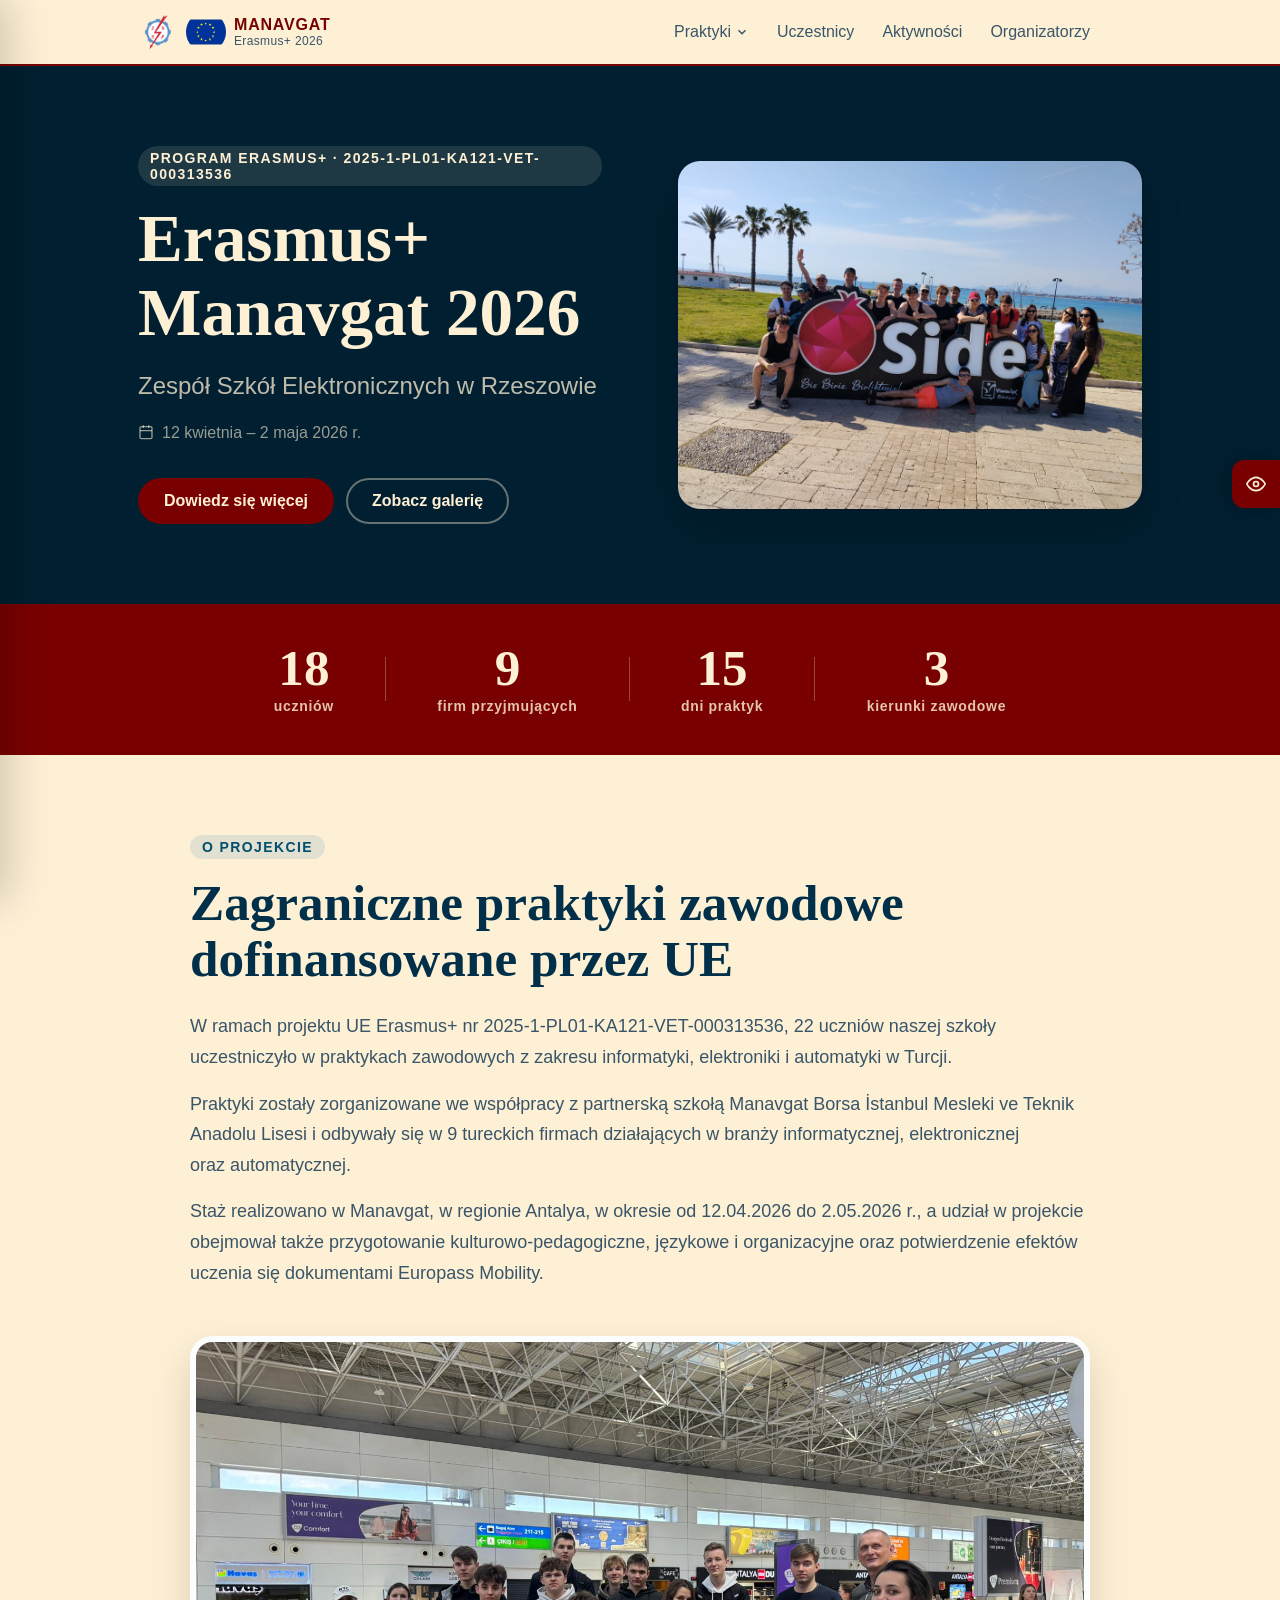
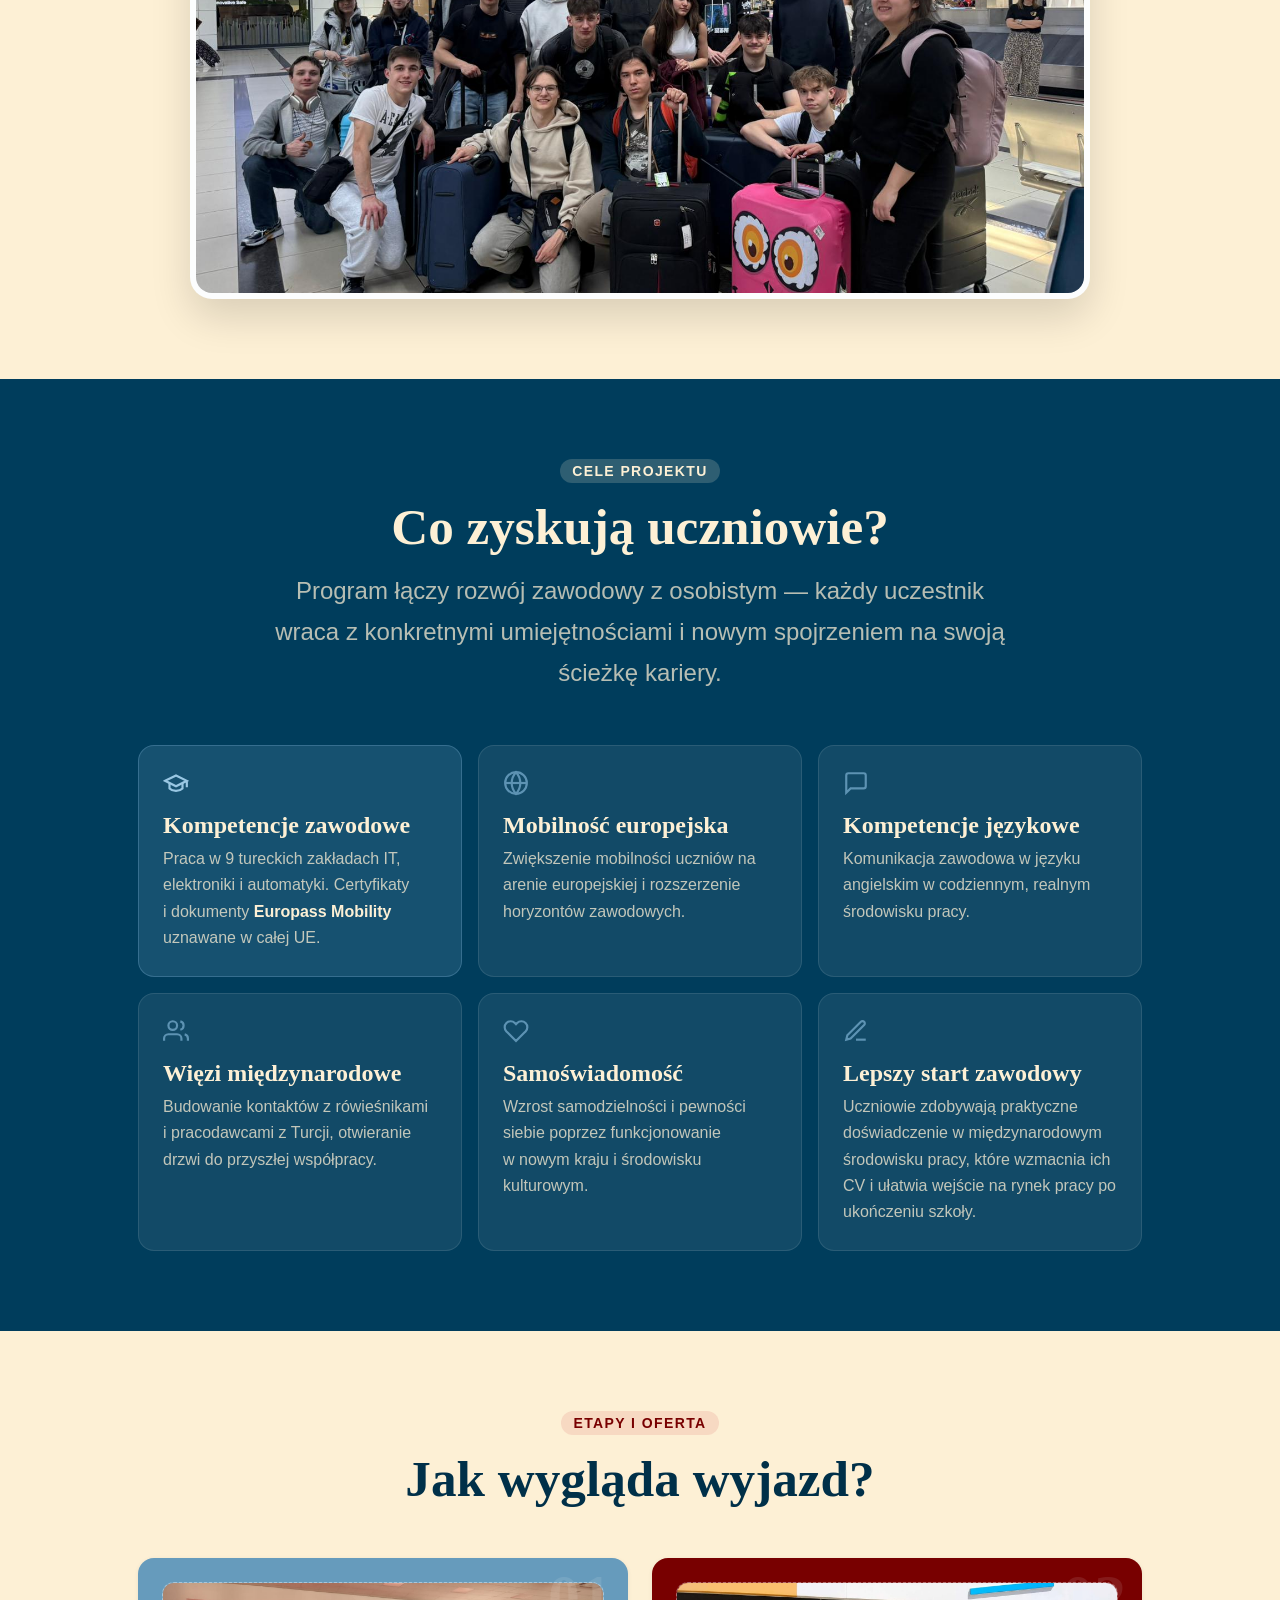
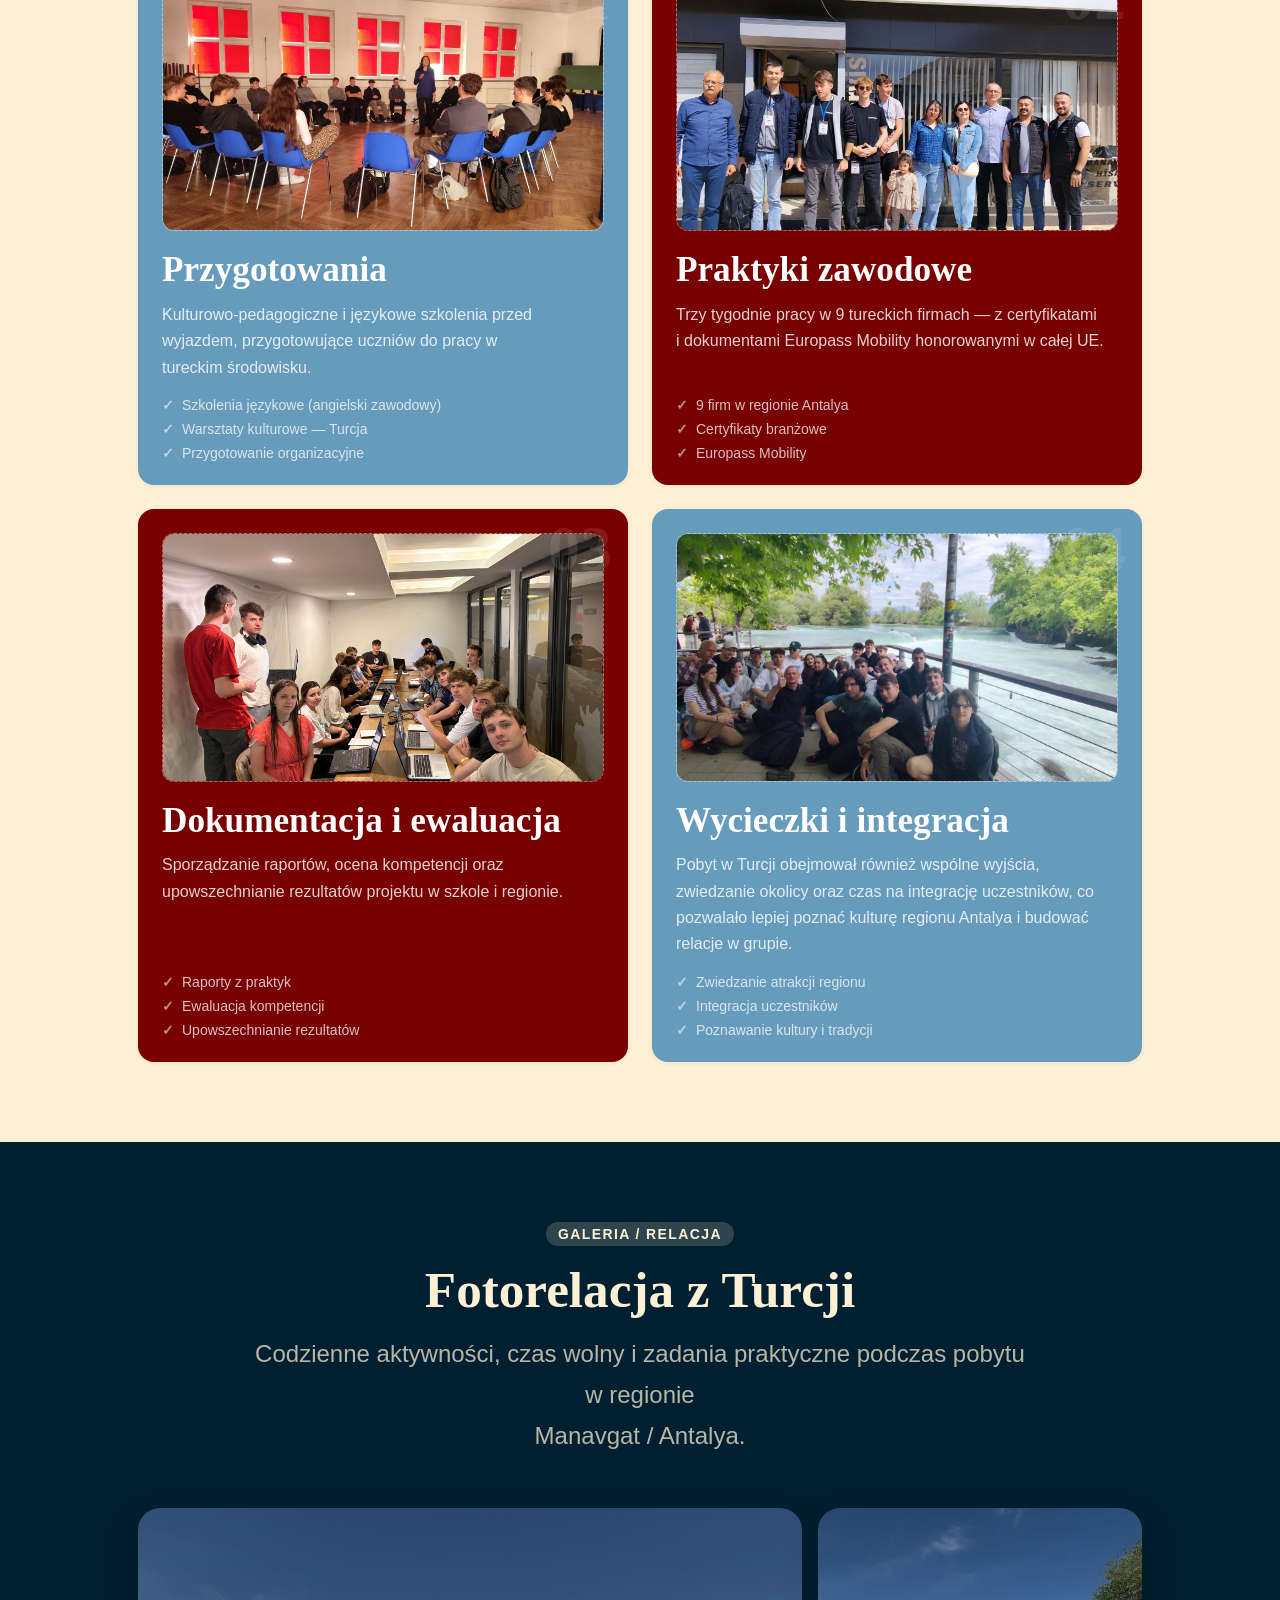
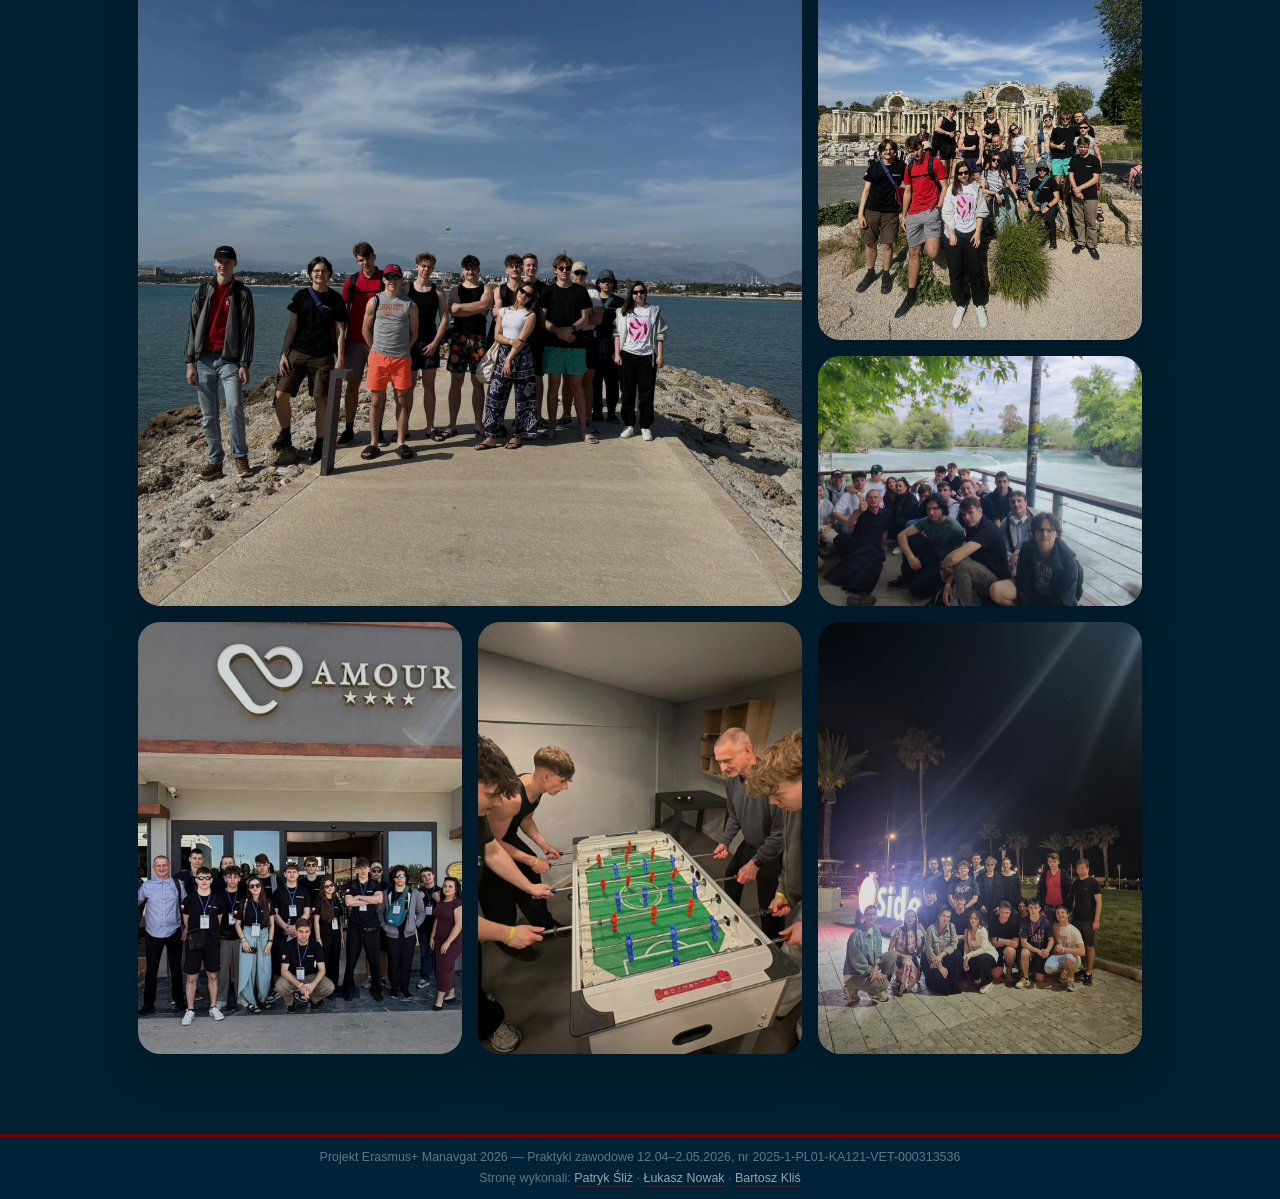
==== commit 94902779: "Merge branch 'main' of https://github.com/Orzech10/ERASMUS-" ====
--- a/index.html
+++ b/index.html
@@ -6,9 +6,10 @@
   <title>Erasmus+ Manavgat 2026 | ZSE Rzeszów</title>
   <link href="https://api.fontshare.com/v2/css?f[]=boska@400,500,700&f[]=satoshi@300,400,500,700&display=swap" rel="stylesheet" />
   <link rel="stylesheet" href="css/style.css" />
+  <link rel="stylesheet" href="css/a11y.css">
 </head>
 <body>
-
+<script src="js/a11y.js"></script>
   <header class="site-header" id="top">
     <nav class="nav-inner" aria-label="Główna nawigacja">
       <a href="index.html" class="nav-logo" aria-label="Strona główna Erasmus+">
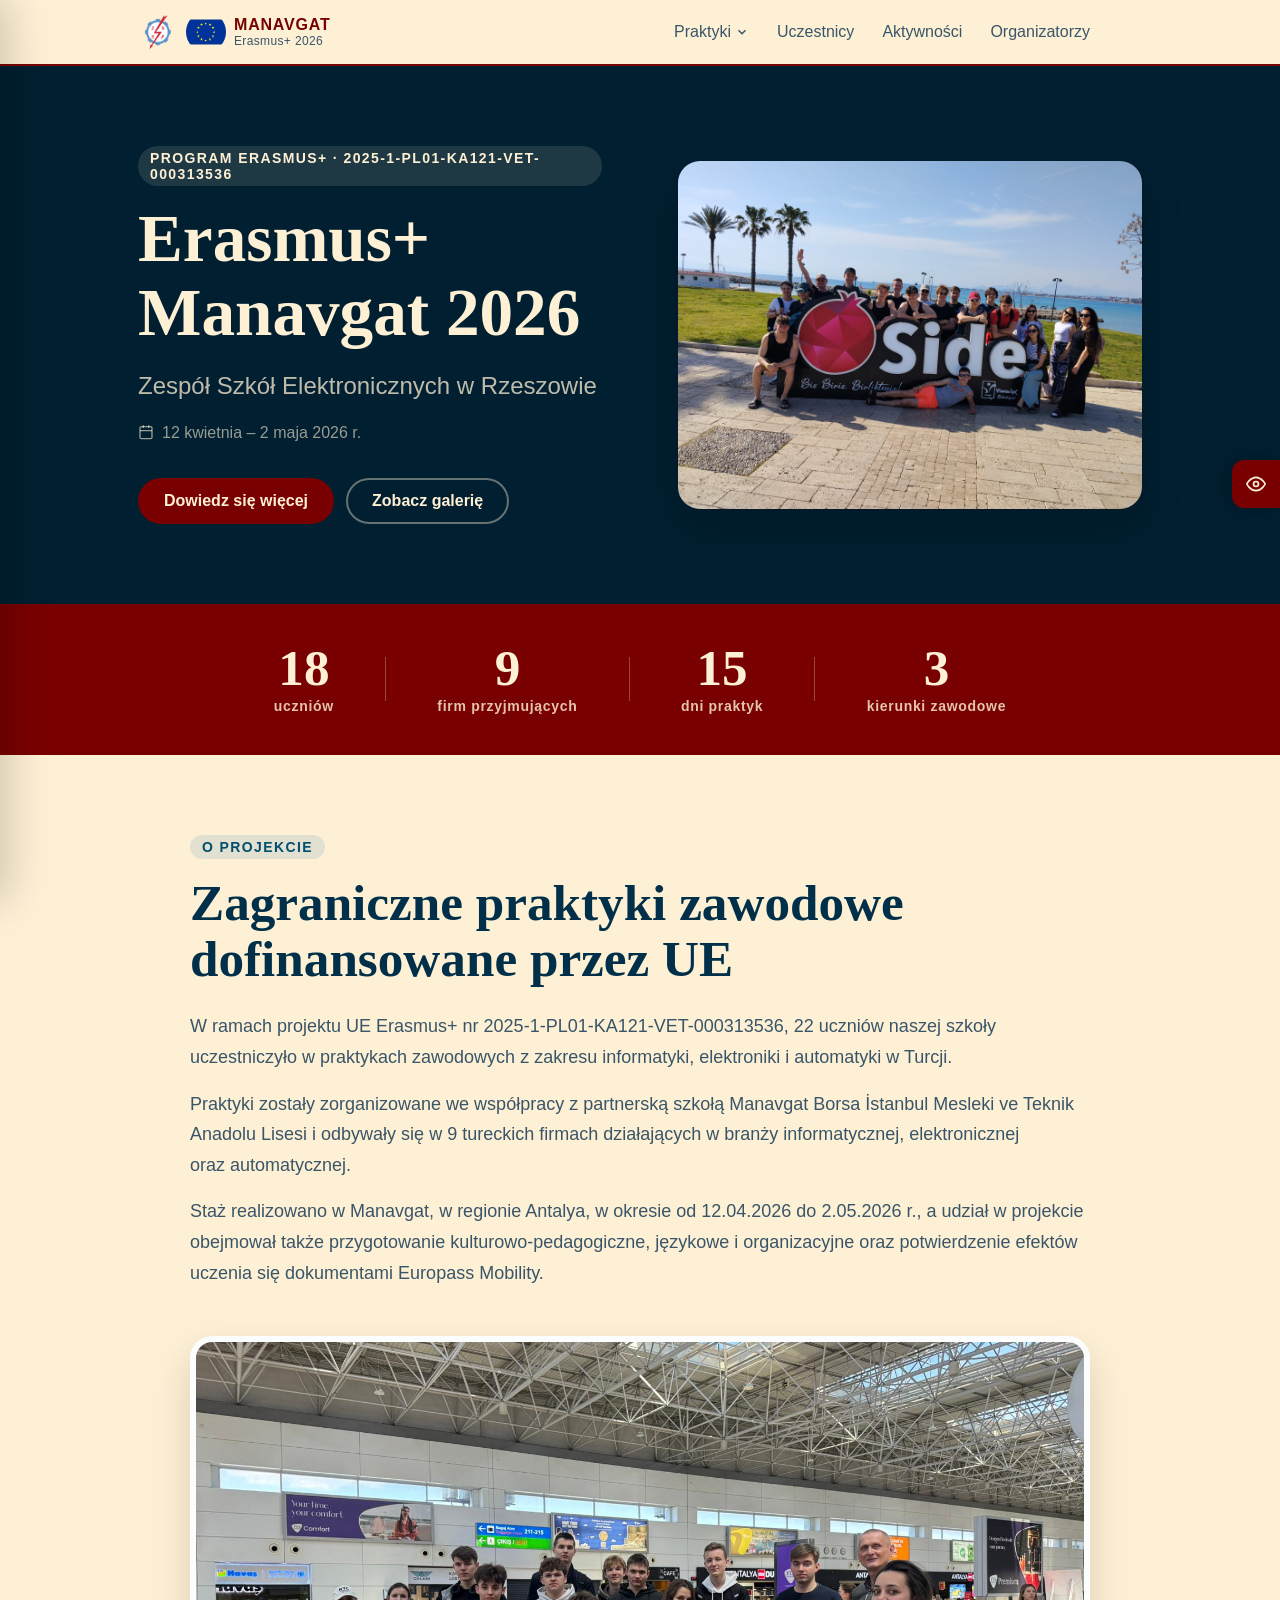
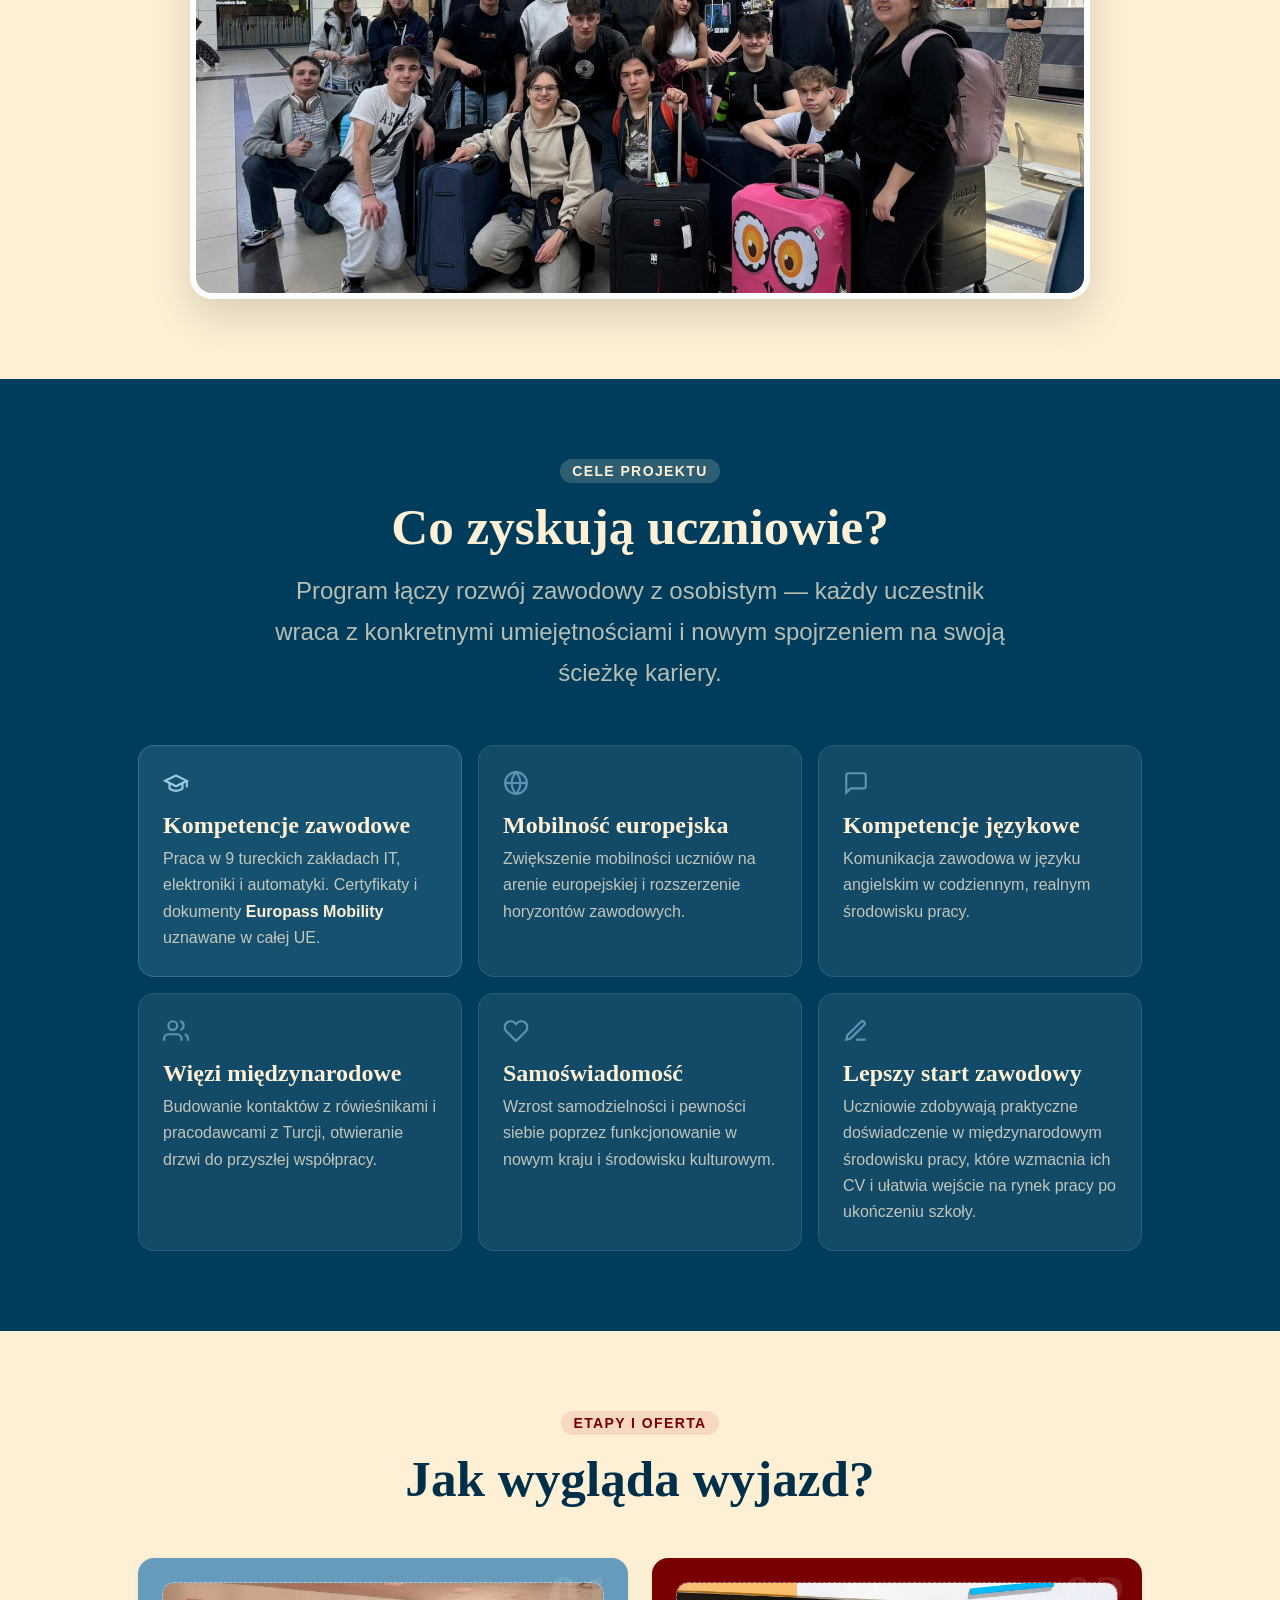
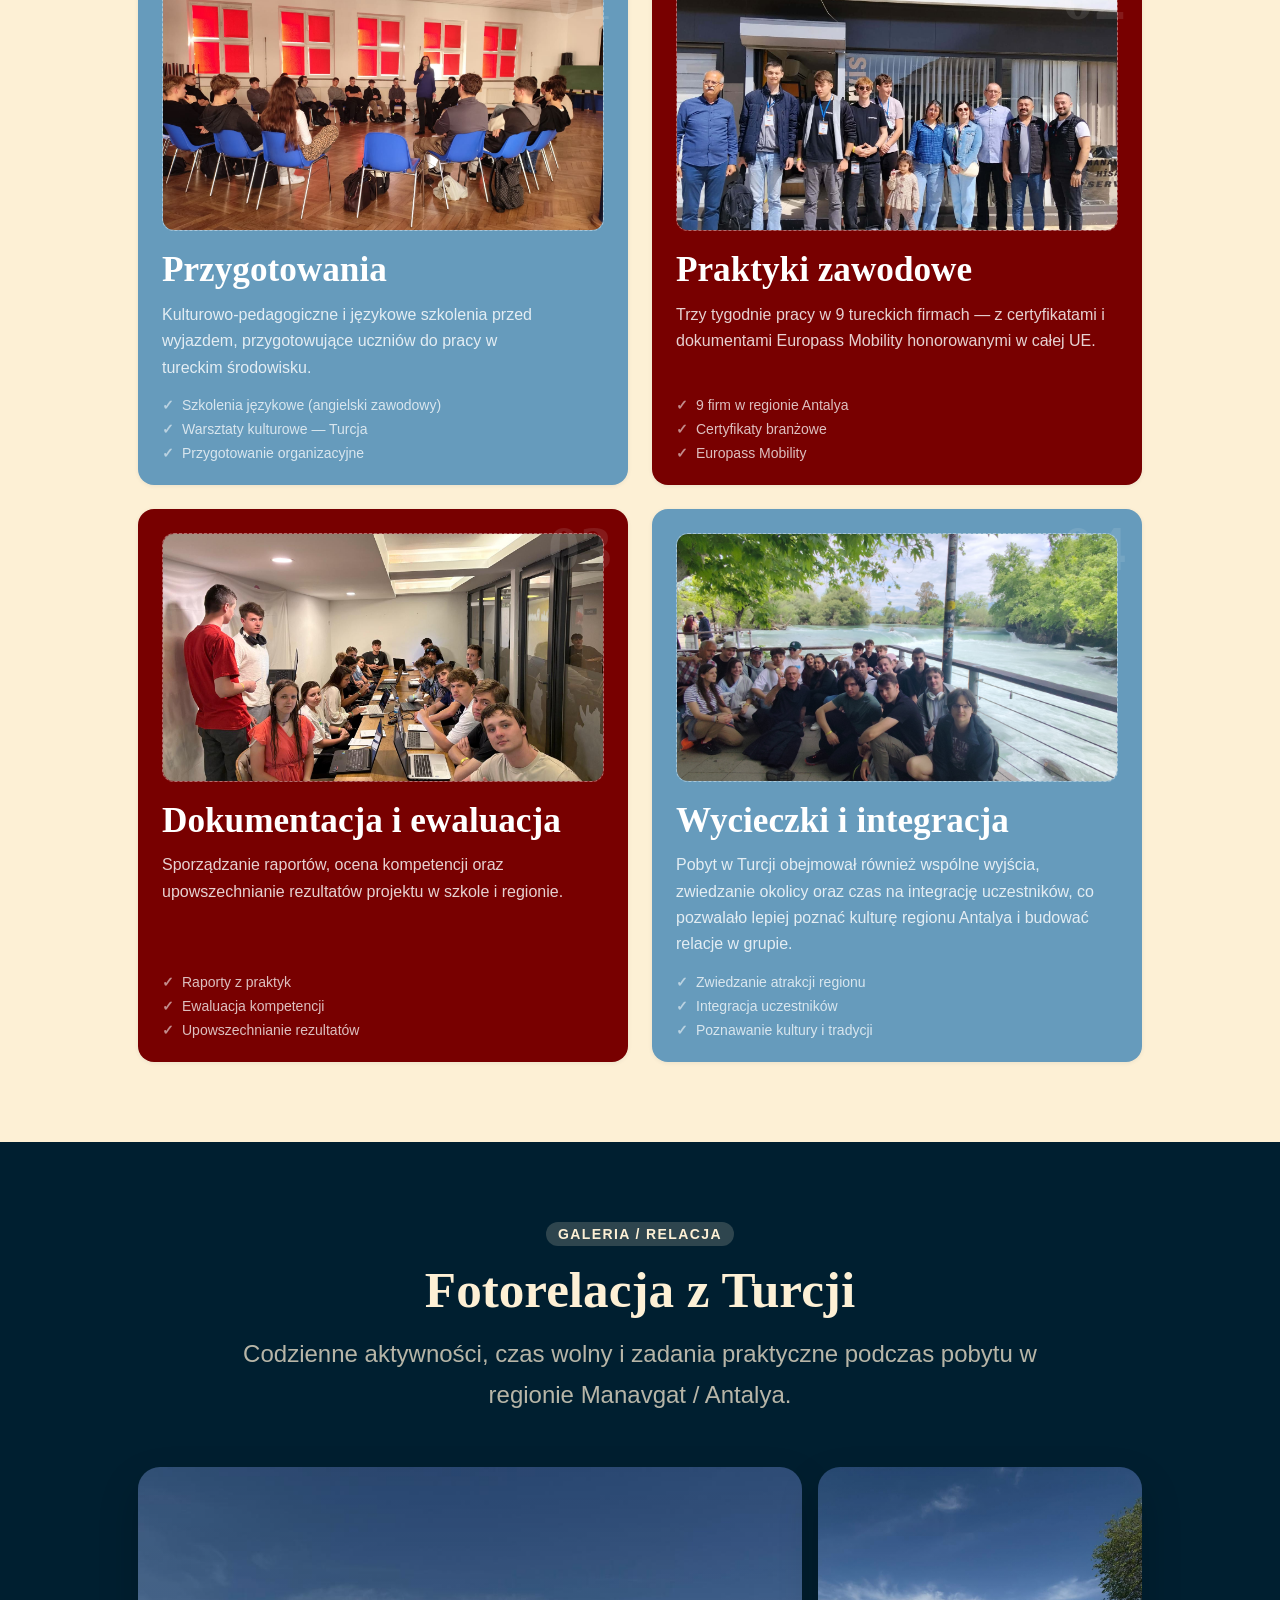
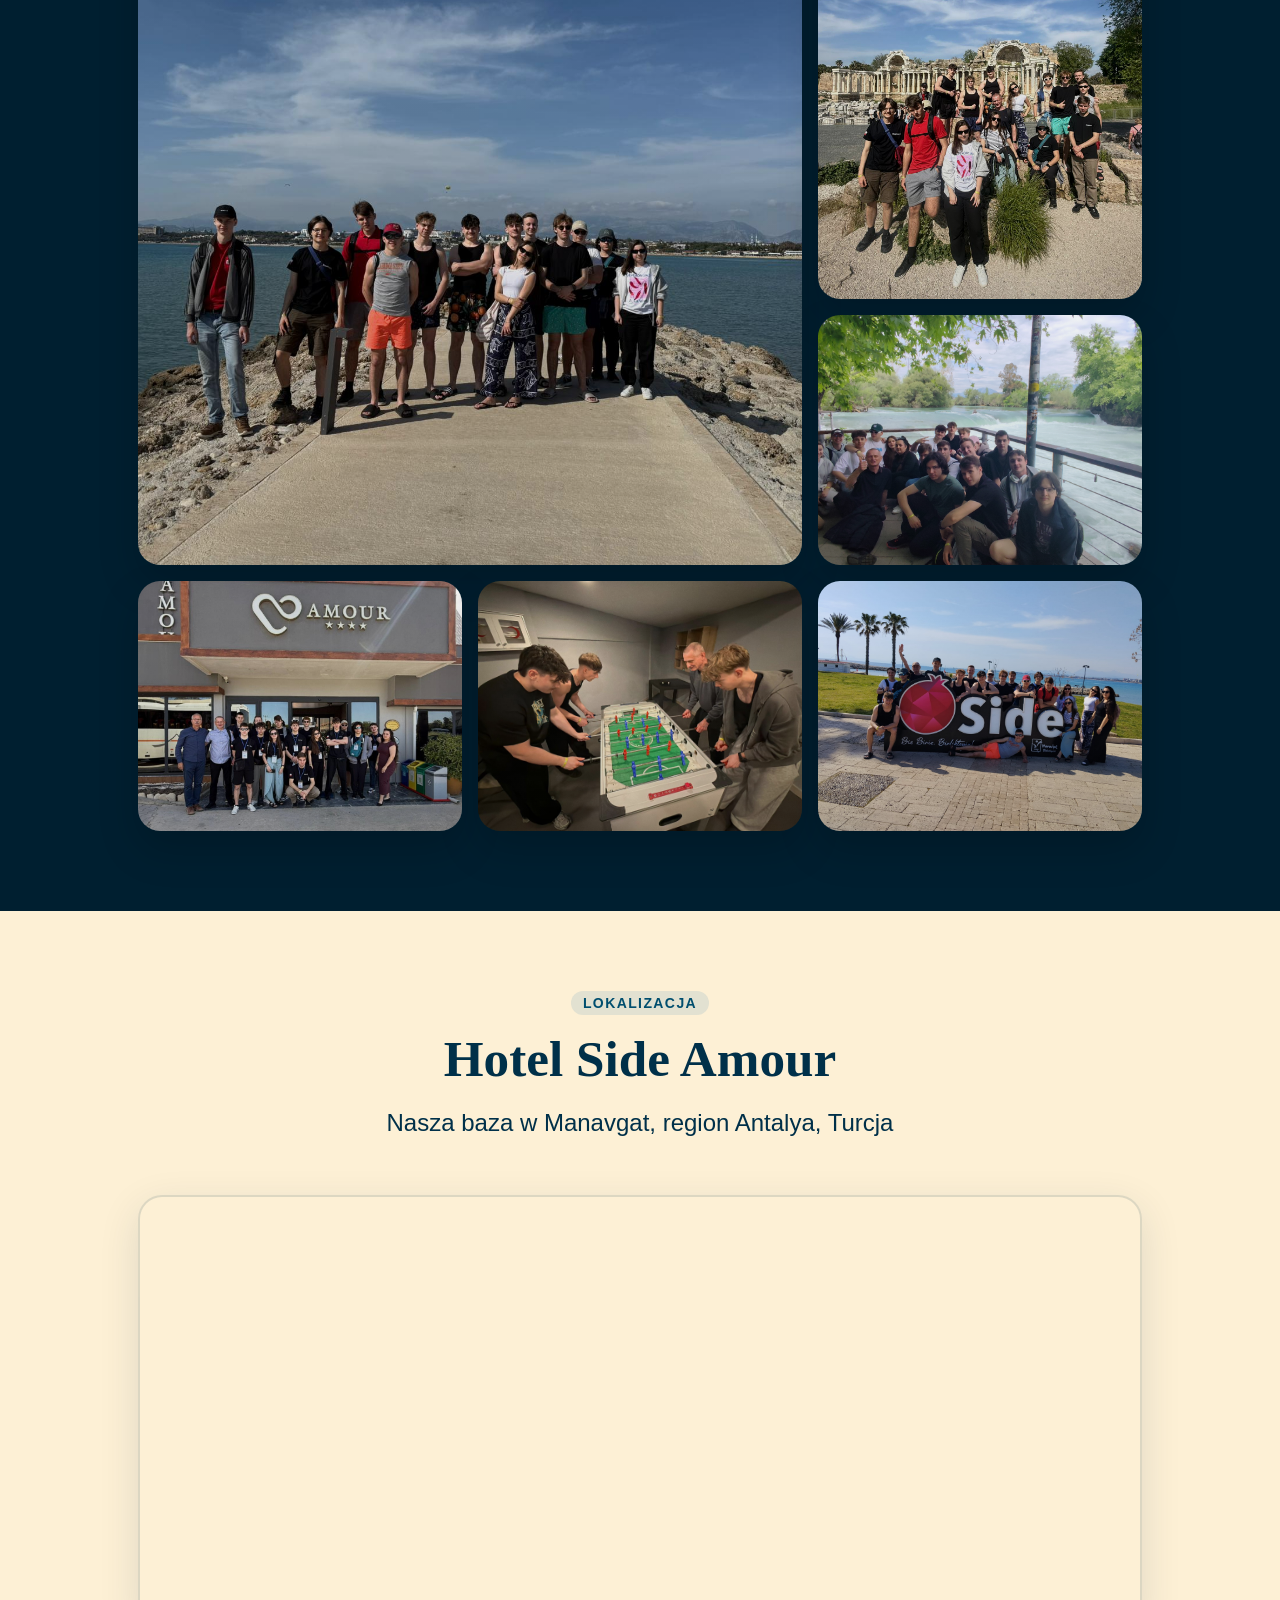
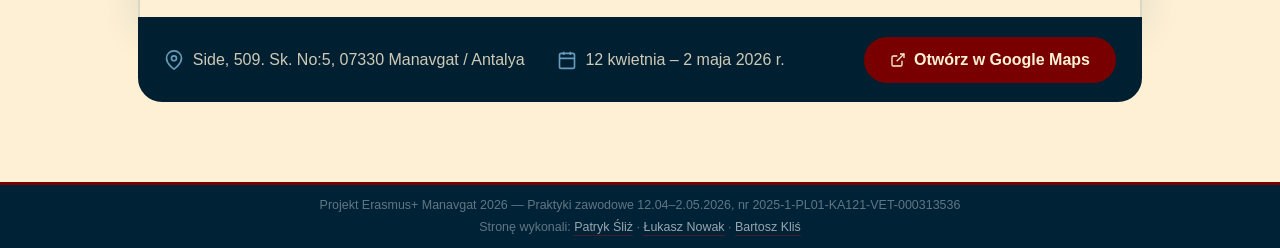
==== commit 8e3acbf7: "dodanie mapy" ====
--- a/index.html
+++ b/index.html
@@ -153,7 +153,7 @@
         <div class="goal-card goal-featured">
           <svg width="26" height="26" viewBox="0 0 24 24" fill="none" stroke="currentColor" stroke-width="2"><path d="M22 10v6M2 10l10-5 10 5-10 5z"/><path d="M6 12v5c3 3 9 3 12 0v-5"/></svg>
           <h3>Kompetencje zawodowe</h3>
-          <p>Praca w 9 tureckich zakładach IT, elektroniki i automatyki. Certyfikaty <br>i dokumenty <strong>Europass Mobility</strong> uznawane w całej UE.</p>
+          <p>Praca w 9 tureckich zakładach IT, elektroniki i automatyki. Certyfikaty i dokumenty <strong>Europass Mobility</strong> uznawane w całej UE.</p>
         </div>
         <div class="goal-card">
           <svg width="26" height="26" viewBox="0 0 24 24" fill="none" stroke="currentColor" stroke-width="2"><circle cx="12" cy="12" r="10"/><line x1="2" y1="12" x2="22" y2="12"/><path d="M12 2a15.3 15.3 0 0 1 4 10 15.3 15.3 0 0 1-4 10 15.3 15.3 0 0 1-4-10 15.3 15.3 0 0 1 4-10z"/></svg>
@@ -168,12 +168,12 @@
         <div class="goal-card">
           <svg width="26" height="26" viewBox="0 0 24 24" fill="none" stroke="currentColor" stroke-width="2"><path d="M17 21v-2a4 4 0 0 0-4-4H5a4 4 0 0 0-4 4v2"/><circle cx="9" cy="7" r="4"/><path d="M23 21v-2a4 4 0 0 0-3-3.87M16 3.13a4 4 0 0 1 0 7.75"/></svg>
           <h3>Więzi międzynarodowe</h3>
-          <p>Budowanie kontaktów z rówieśnikami<br> i pracodawcami z Turcji, otwieranie drzwi do przyszłej współpracy.</p>
+          <p>Budowanie kontaktów z rówieśnikami i pracodawcami z Turcji, otwieranie drzwi do przyszłej współpracy.</p>
         </div>
         <div class="goal-card">
           <svg width="26" height="26" viewBox="0 0 24 24" fill="none" stroke="currentColor" stroke-width="2"><path d="M20.84 4.61a5.5 5.5 0 0 0-7.78 0L12 5.67l-1.06-1.06a5.5 5.5 0 0 0-7.78 7.78l1.06 1.06L12 21.23l7.78-7.78 1.06-1.06a5.5 5.5 0 0 0 0-7.78z"/></svg>
           <h3>Samoświadomość</h3>
-          <p>Wzrost samodzielności i pewności siebie poprzez funkcjonowanie <br> w nowym kraju i środowisku <br>kulturowym.</p>
+          <p>Wzrost samodzielności i pewności siebie poprzez funkcjonowanie w nowym kraju i środowisku kulturowym.</p>
         </div>
         <div class="goal-card">
           <svg width="26" height="26" viewBox="0 0 24 24" fill="none" stroke="currentColor" stroke-width="2">
@@ -224,7 +224,7 @@
             >
           </div>
           <h3>Praktyki zawodowe</h3>
-          <p>Trzy tygodnie pracy w 9 tureckich firmach — z certyfikatami<br> i dokumentami Europass Mobility honorowanymi w całej UE.</p>
+          <p>Trzy tygodnie pracy w 9 tureckich firmach — z certyfikatami i dokumentami Europass Mobility honorowanymi w całej UE.</p>
           <ul class="stage-list">
             <li>9 firm w regionie Antalya</li>
             <li>Certyfikaty branżowe</li>
@@ -278,7 +278,7 @@
         <span class="section-tag tag-light">Galeria / Relacja</span>
         <h2 id="gallery-h" class="text-light">Fotorelacja z Turcji</h2>
         <p class="section-lead text-light-muted">
-          Codzienne aktywności, czas wolny i zadania praktyczne podczas pobytu w regionie <br>Manavgat / Antalya.
+          Codzienne aktywności, czas wolny i zadania praktyczne podczas pobytu w regionie Manavgat / Antalya.
         </p>
       </div>
 
@@ -314,13 +314,57 @@
         </div>
 
         <div class="gal-card">
-          <button class="gallery-btn" type="button" data-photo="zdjecia-erasumus/wycieczki/sidenoc.jpeg">
-            <img src="zdjecia-erasumus/wycieczki/sidenoc.jpeg" alt="" class="gallery-photo">
+          <button class="gallery-btn" type="button" data-photo="zdjecia-erasumus/czas_wolny/wyjsciaside/sideznak.jpeg">
+            <img src="zdjecia-erasumus/czas_wolny/wyjsciaside/sideznak.jpeg" alt="" class="gallery-photo">
           </button>
         </div>
       </div>
     </div>
   </section>
+
+<!-- MAPA -->
+<section class="section-padding bg-light" id="mapa" aria-labelledby="mapa-heading">
+  <div class="container">
+    <div class="section-header center">
+      <span class="section-tag tag-blue">Lokalizacja</span>
+      <h2 id="mapa-heading">Hotel Side Amour </h2>
+      <p class="section-lead">Nasza baza w Manavgat, region Antalya, Turcja</p>
+    </div>
+    <div class="map-wrap reveal">
+      <div class="map-card">
+        <iframe
+          src="https://maps.google.com/maps?q=Hotel+Side+Amour,+509.+Sk.+No:5,+07330+Manavgat,+Antalya,+Turkey&output=embed&z=15"
+          width="100%"
+          height="420"
+          style="border:0; display:block;"
+          allowfullscreen=""
+          loading="lazy"
+          referrerpolicy="no-referrer-when-downgrade"
+          title="Lokalizacja hotelu Side Amour, Manavgat"
+        ></iframe>
+      </div>
+      <div class="map-info-row">
+        <div class="map-info-item">
+          <svg width="20" height="20" viewBox="0 0 24 24" fill="none" stroke="currentColor" stroke-width="2" aria-hidden="true"><path d="M21 10c0 7-9 13-9 13s-9-6-9-13a9 9 0 0 1 18 0z"/><circle cx="12" cy="10" r="3"/></svg>
+          <span>Side, 509. Sk. No:5, 07330 Manavgat / Antalya</span>
+        </div>
+        <div class="map-info-item">
+          <svg width="20" height="20" viewBox="0 0 24 24" fill="none" stroke="currentColor" stroke-width="2" aria-hidden="true"><rect x="3" y="4" width="18" height="18" rx="2"/><path d="M16 2v4M8 2v4M3 10h18"/></svg>
+          <span>12 kwietnia – 2 maja 2026 r.</span>
+        </div>
+        <a
+          href="https://www.google.com/maps/place/Side,+509.+Sk.+No:5,+07330+Manavgat%2FAntalya"
+          target="_blank"
+          rel="noopener noreferrer"
+          class="btn btn-primary map-btn"
+        >
+          <svg width="16" height="16" viewBox="0 0 24 24" fill="none" stroke="currentColor" stroke-width="2" aria-hidden="true"><path d="M18 13v6a2 2 0 0 1-2 2H5a2 2 0 0 1-2-2V8a2 2 0 0 1 2-2h6"/><polyline points="15 3 21 3 21 9"/><line x1="10" y1="14" x2="21" y2="3"/></svg>
+          Otwórz w Google Maps
+        </a>
+      </div>
+    </div>
+  </div>
+</section>
 
   <footer class="site-footer">
     <p>Projekt Erasmus+ Manavgat 2026 — Praktyki zawodowe 12.04–2.05.2026, nr 2025-1-PL01-KA121-VET-000313536</p>
--- a/css/style.css
+++ b/css/style.css
@@ -1609,3 +1609,40 @@
 body.a11y-readable,
 body.a11y-readable * { font-family: Arial, sans-serif !important; letter-spacing: 0.05em !important; }
 
+/* MAPA */
+.map-wrap {
+  margin-top: 2.5rem;
+  display: flex;
+  flex-direction: column;
+  gap: 0;
+}
+.map-card {
+  border-radius: var(--r-2xl) var(--r-2xl) 0 0;
+  overflow: hidden;
+  box-shadow: 0 12px 40px rgba(0,48,73,0.12);
+  border: 2px solid var(--border);
+  border-bottom: none;
+}
+.map-info-row {
+  display: flex;
+  align-items: center;
+  flex-wrap: wrap;
+  gap: 1rem 2rem;
+  background: var(--navy-dark);
+  padding: 1.1rem 1.5rem;
+  border-radius: 0 0 var(--r-2xl) var(--r-2xl);
+  border: 2px solid var(--navy-dark);
+}
+.map-info-item {
+  display: flex;
+  align-items: center;
+  gap: 0.55rem;
+  font-size: var(--text-sm);
+  color: rgba(253,240,213,0.82);
+  flex-shrink: 0;
+}
+.map-info-item svg { color: var(--blue); flex-shrink: 0; }
+.map-btn { margin-left: auto; flex-shrink: 0; }
+@media (max-width: 640px) {
+  .map-btn { margin-left: 0; width: 100%; justify-content: center; }
+}
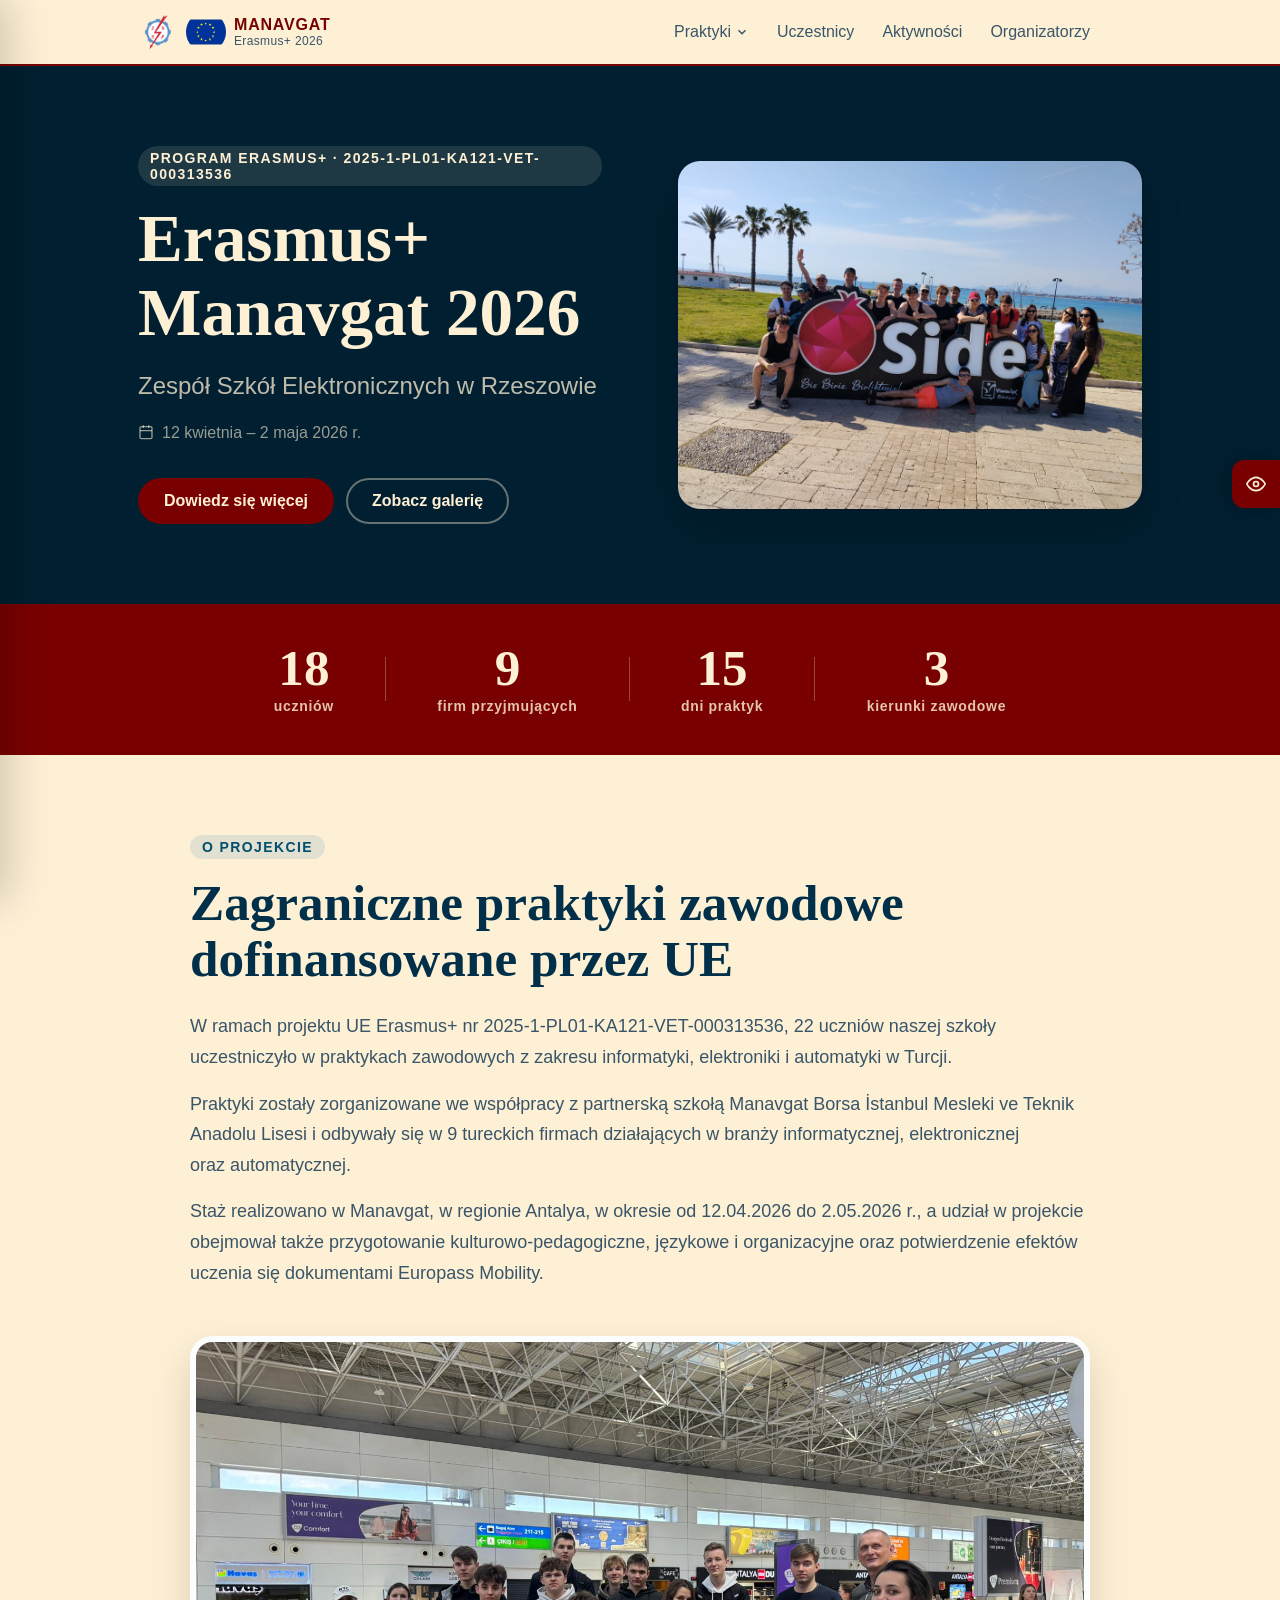
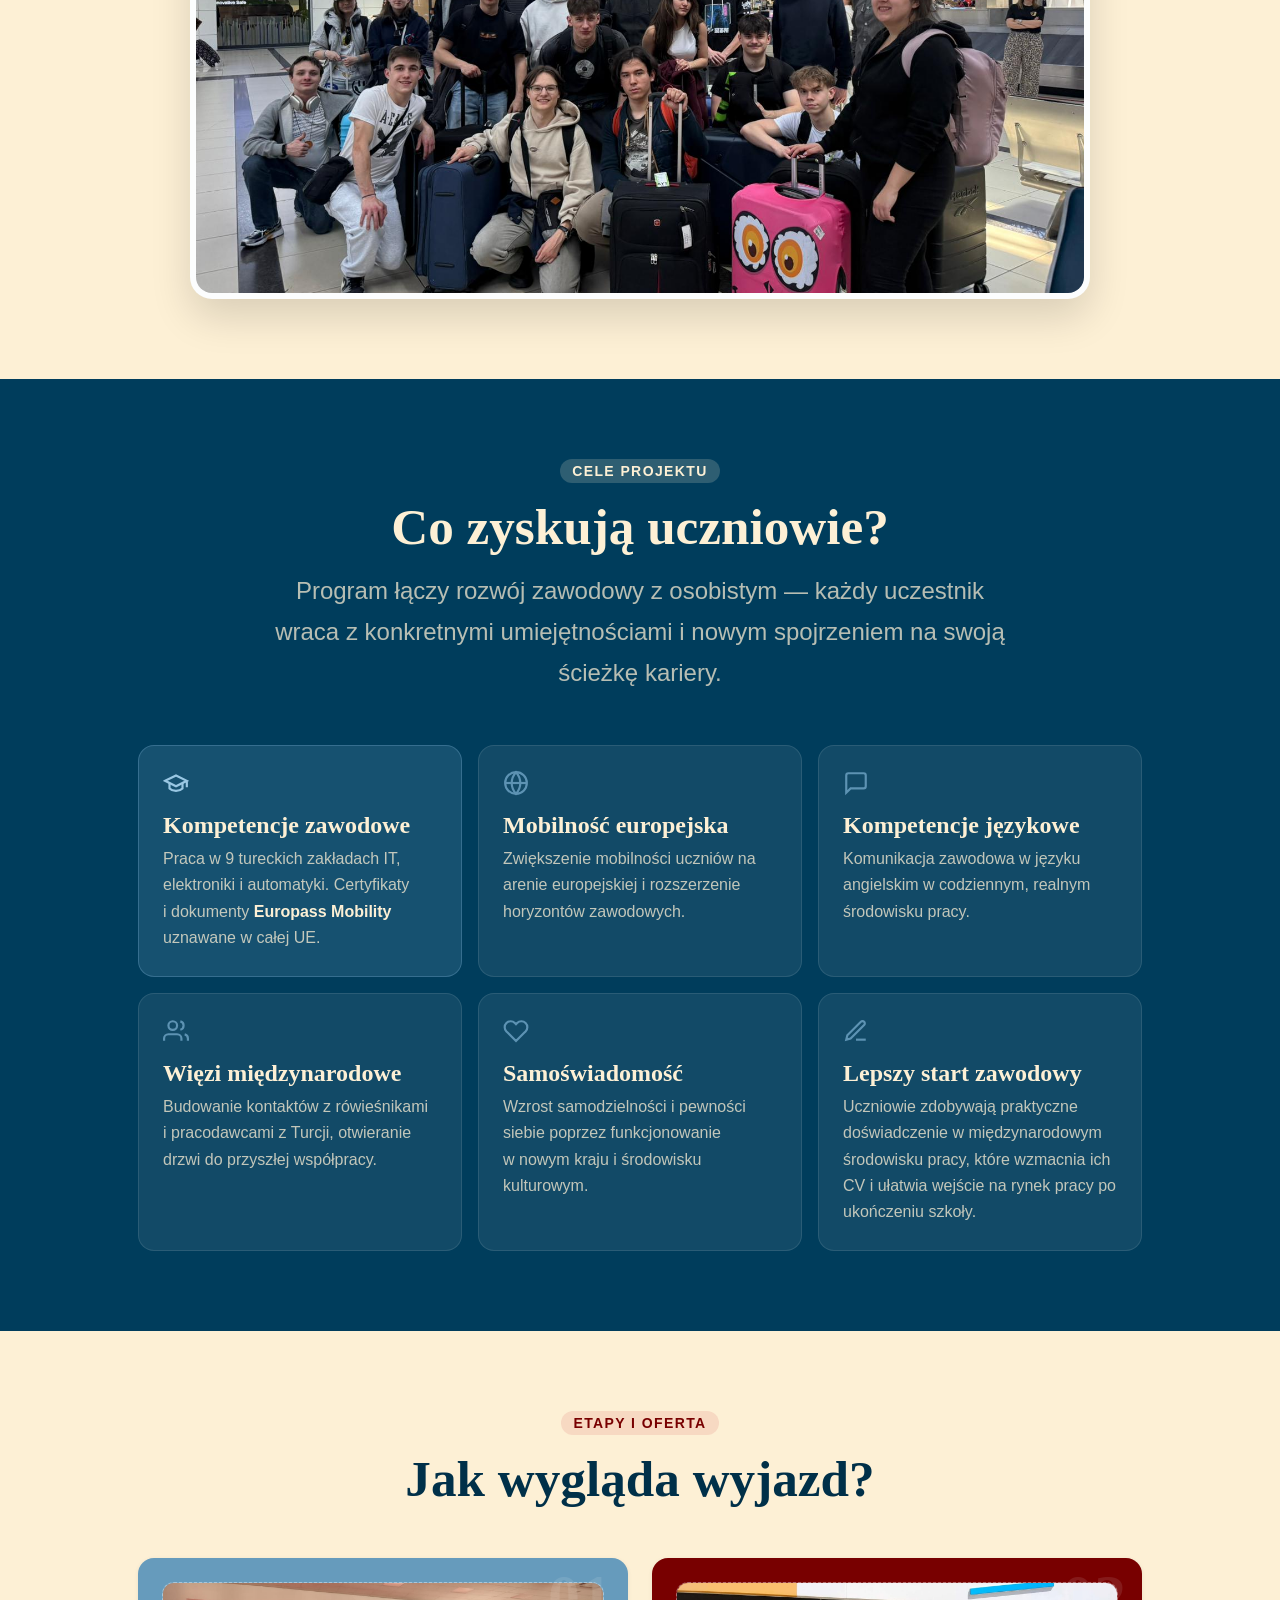
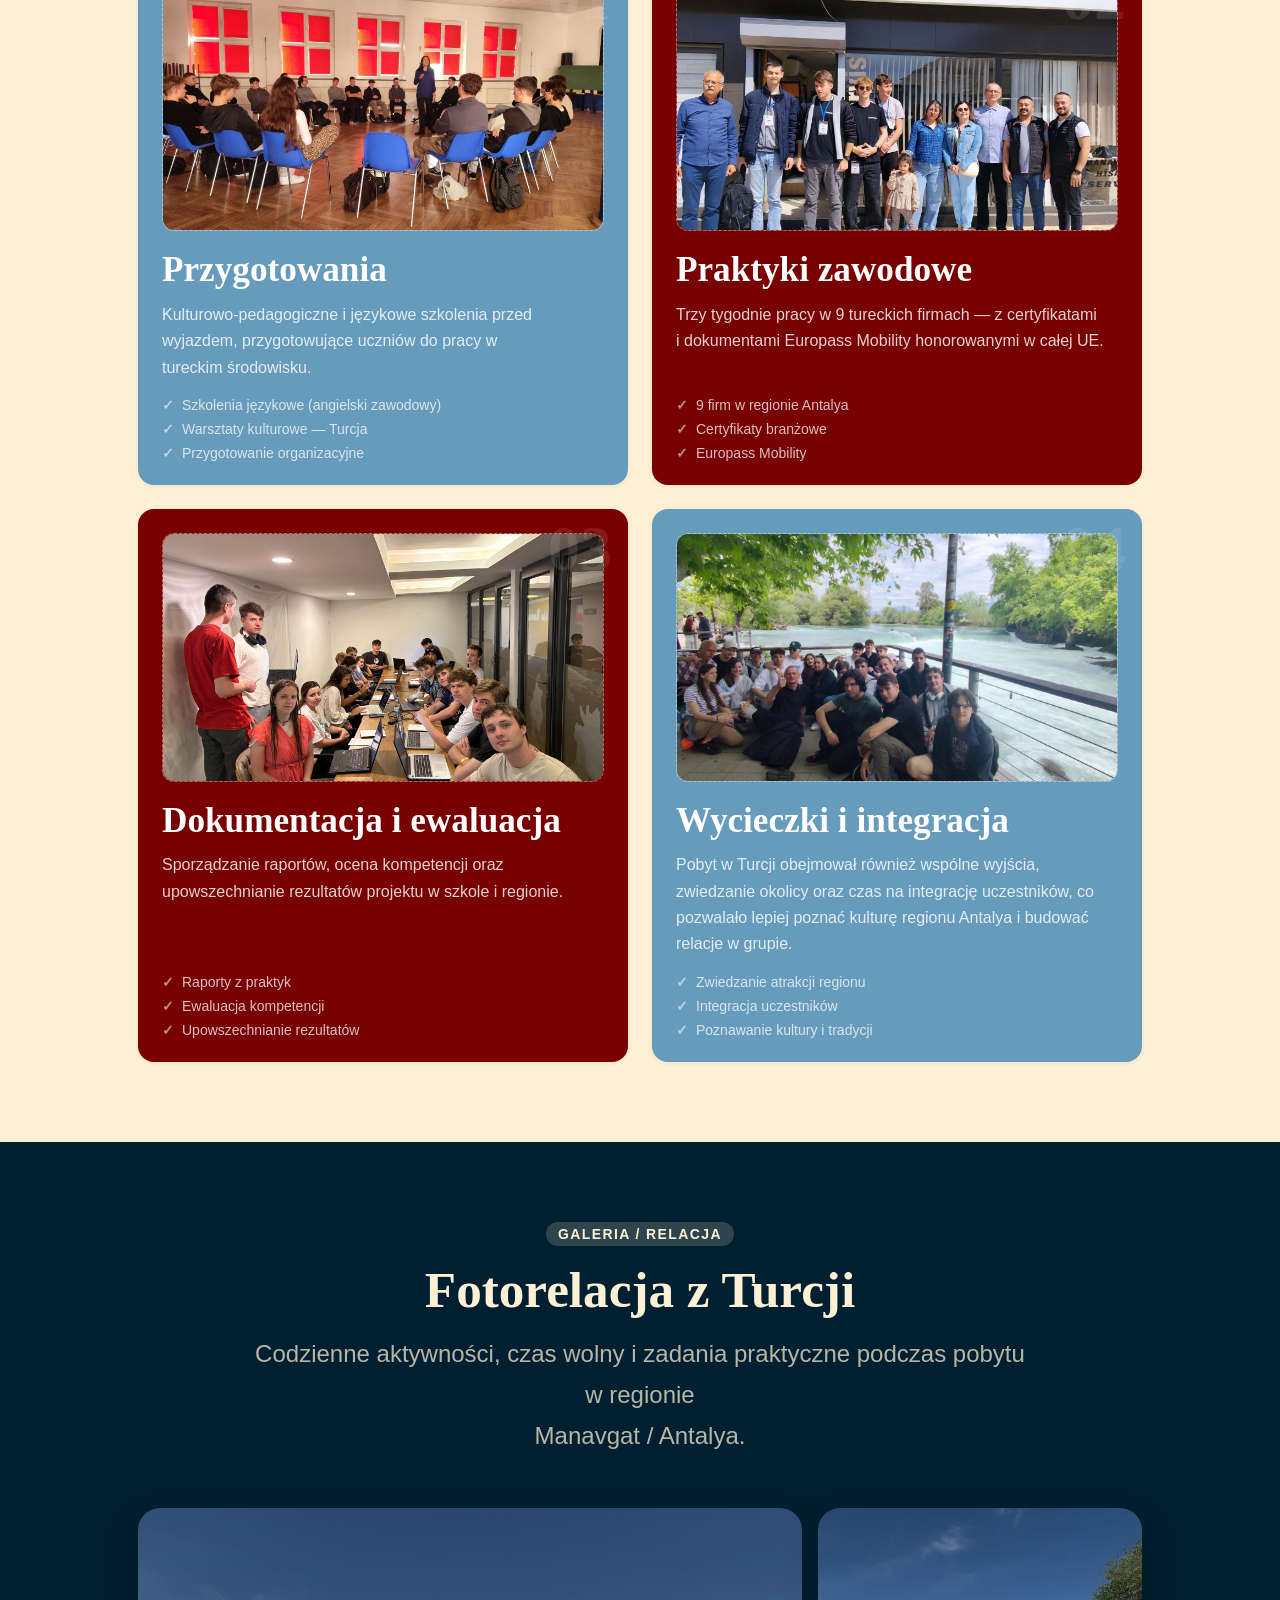
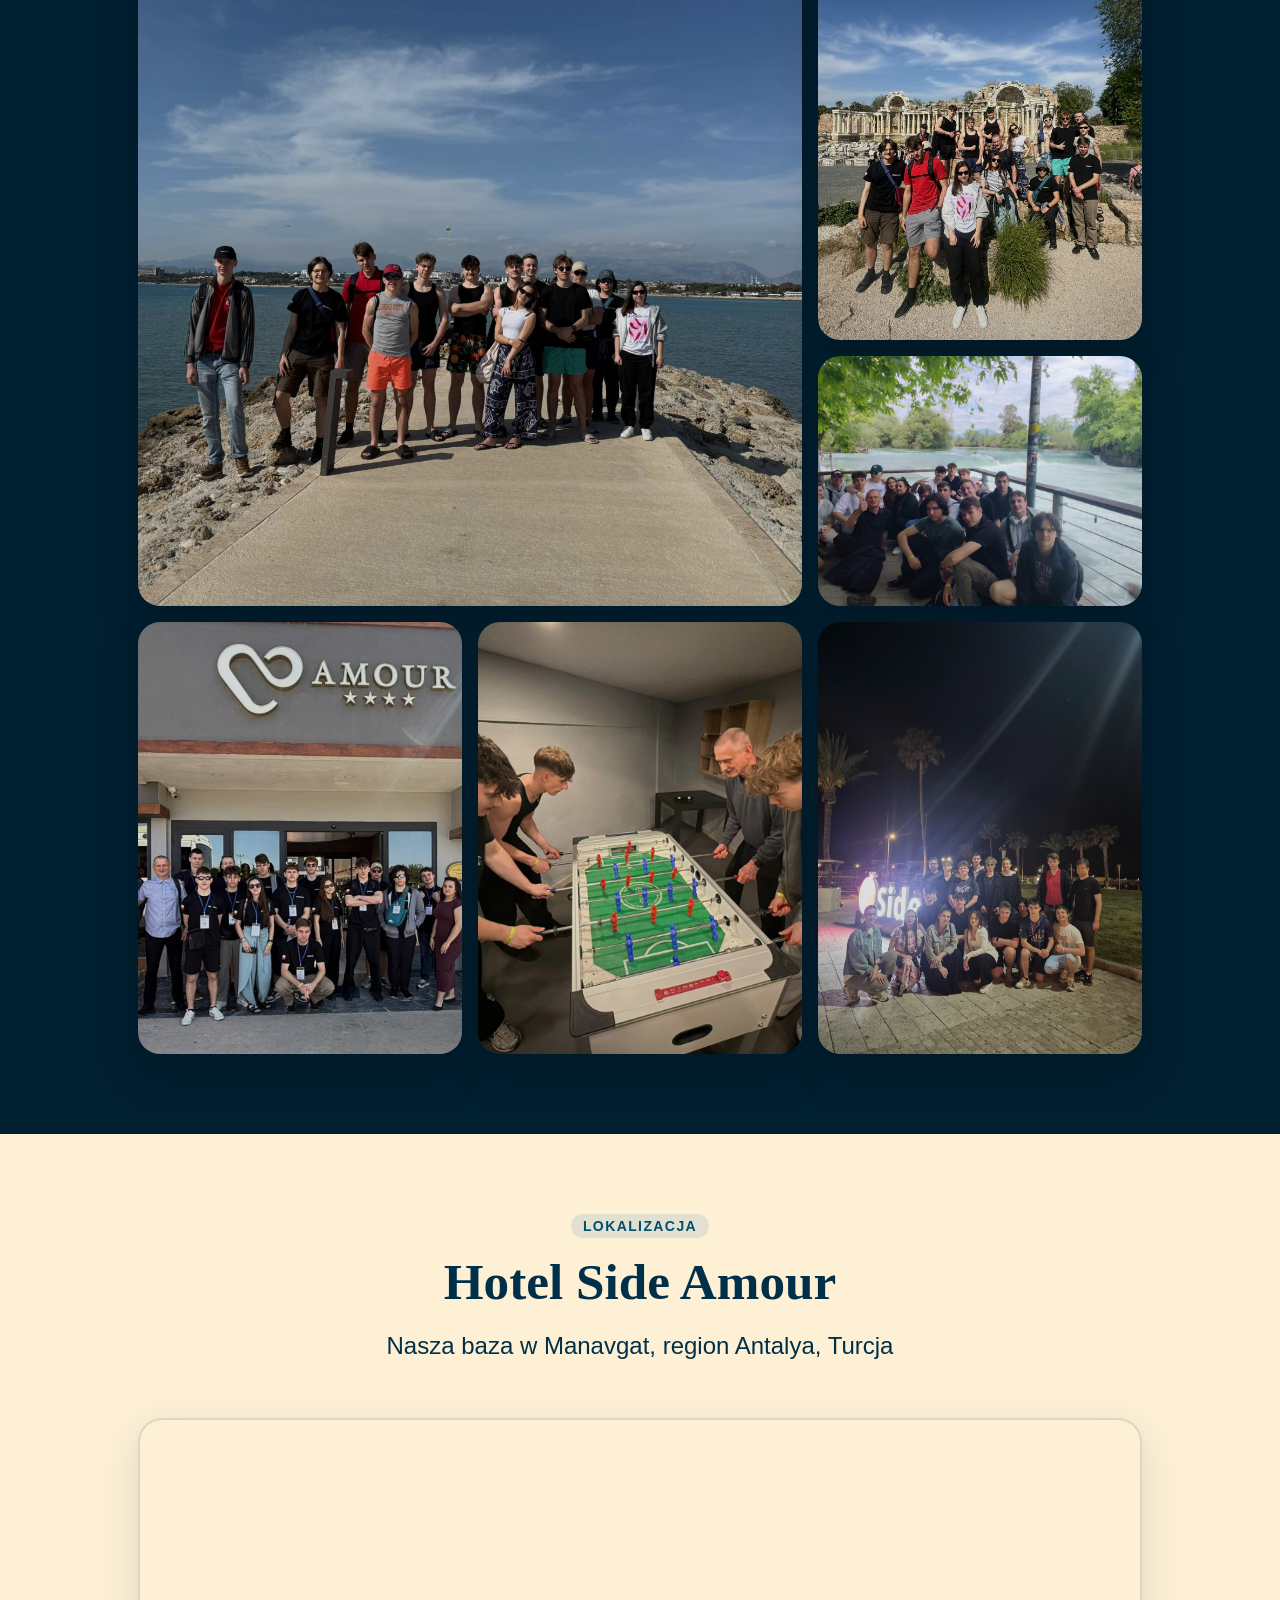
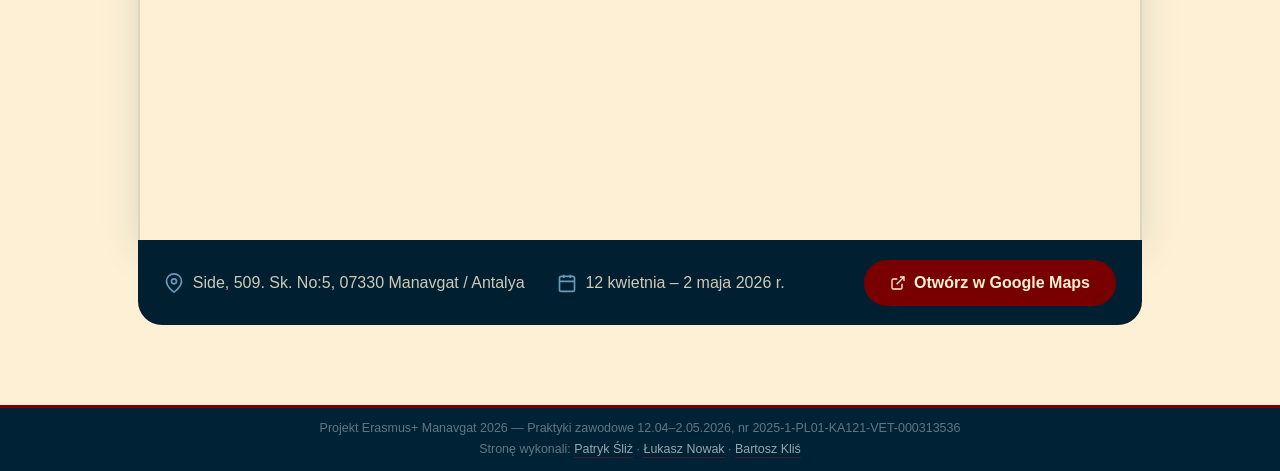
==== commit d845a3d3: "Merge branch 'main' of https://github.com/Orzech10/ERASMUS-" ====
--- a/index.html
+++ b/index.html
@@ -153,7 +153,7 @@
         <div class="goal-card goal-featured">
           <svg width="26" height="26" viewBox="0 0 24 24" fill="none" stroke="currentColor" stroke-width="2"><path d="M22 10v6M2 10l10-5 10 5-10 5z"/><path d="M6 12v5c3 3 9 3 12 0v-5"/></svg>
           <h3>Kompetencje zawodowe</h3>
-          <p>Praca w 9 tureckich zakładach IT, elektroniki i automatyki. Certyfikaty i dokumenty <strong>Europass Mobility</strong> uznawane w całej UE.</p>
+          <p>Praca w 9 tureckich zakładach IT, elektroniki i automatyki. Certyfikaty <br>i dokumenty <strong>Europass Mobility</strong> uznawane w całej UE.</p>
         </div>
         <div class="goal-card">
           <svg width="26" height="26" viewBox="0 0 24 24" fill="none" stroke="currentColor" stroke-width="2"><circle cx="12" cy="12" r="10"/><line x1="2" y1="12" x2="22" y2="12"/><path d="M12 2a15.3 15.3 0 0 1 4 10 15.3 15.3 0 0 1-4 10 15.3 15.3 0 0 1-4-10 15.3 15.3 0 0 1 4-10z"/></svg>
@@ -168,12 +168,12 @@
         <div class="goal-card">
           <svg width="26" height="26" viewBox="0 0 24 24" fill="none" stroke="currentColor" stroke-width="2"><path d="M17 21v-2a4 4 0 0 0-4-4H5a4 4 0 0 0-4 4v2"/><circle cx="9" cy="7" r="4"/><path d="M23 21v-2a4 4 0 0 0-3-3.87M16 3.13a4 4 0 0 1 0 7.75"/></svg>
           <h3>Więzi międzynarodowe</h3>
-          <p>Budowanie kontaktów z rówieśnikami i pracodawcami z Turcji, otwieranie drzwi do przyszłej współpracy.</p>
+          <p>Budowanie kontaktów z rówieśnikami<br> i pracodawcami z Turcji, otwieranie drzwi do przyszłej współpracy.</p>
         </div>
         <div class="goal-card">
           <svg width="26" height="26" viewBox="0 0 24 24" fill="none" stroke="currentColor" stroke-width="2"><path d="M20.84 4.61a5.5 5.5 0 0 0-7.78 0L12 5.67l-1.06-1.06a5.5 5.5 0 0 0-7.78 7.78l1.06 1.06L12 21.23l7.78-7.78 1.06-1.06a5.5 5.5 0 0 0 0-7.78z"/></svg>
           <h3>Samoświadomość</h3>
-          <p>Wzrost samodzielności i pewności siebie poprzez funkcjonowanie w nowym kraju i środowisku kulturowym.</p>
+          <p>Wzrost samodzielności i pewności siebie poprzez funkcjonowanie <br> w nowym kraju i środowisku <br>kulturowym.</p>
         </div>
         <div class="goal-card">
           <svg width="26" height="26" viewBox="0 0 24 24" fill="none" stroke="currentColor" stroke-width="2">
@@ -224,7 +224,7 @@
             >
           </div>
           <h3>Praktyki zawodowe</h3>
-          <p>Trzy tygodnie pracy w 9 tureckich firmach — z certyfikatami i dokumentami Europass Mobility honorowanymi w całej UE.</p>
+          <p>Trzy tygodnie pracy w 9 tureckich firmach — z certyfikatami<br> i dokumentami Europass Mobility honorowanymi w całej UE.</p>
           <ul class="stage-list">
             <li>9 firm w regionie Antalya</li>
             <li>Certyfikaty branżowe</li>
@@ -278,7 +278,7 @@
         <span class="section-tag tag-light">Galeria / Relacja</span>
         <h2 id="gallery-h" class="text-light">Fotorelacja z Turcji</h2>
         <p class="section-lead text-light-muted">
-          Codzienne aktywności, czas wolny i zadania praktyczne podczas pobytu w regionie Manavgat / Antalya.
+          Codzienne aktywności, czas wolny i zadania praktyczne podczas pobytu w regionie <br>Manavgat / Antalya.
         </p>
       </div>
 
@@ -314,8 +314,8 @@
         </div>
 
         <div class="gal-card">
-          <button class="gallery-btn" type="button" data-photo="zdjecia-erasumus/czas_wolny/wyjsciaside/sideznak.jpeg">
-            <img src="zdjecia-erasumus/czas_wolny/wyjsciaside/sideznak.jpeg" alt="" class="gallery-photo">
+          <button class="gallery-btn" type="button" data-photo="zdjecia-erasumus/wycieczki/sidenoc.jpeg">
+            <img src="zdjecia-erasumus/wycieczki/sidenoc.jpeg" alt="" class="gallery-photo">
           </button>
         </div>
       </div>
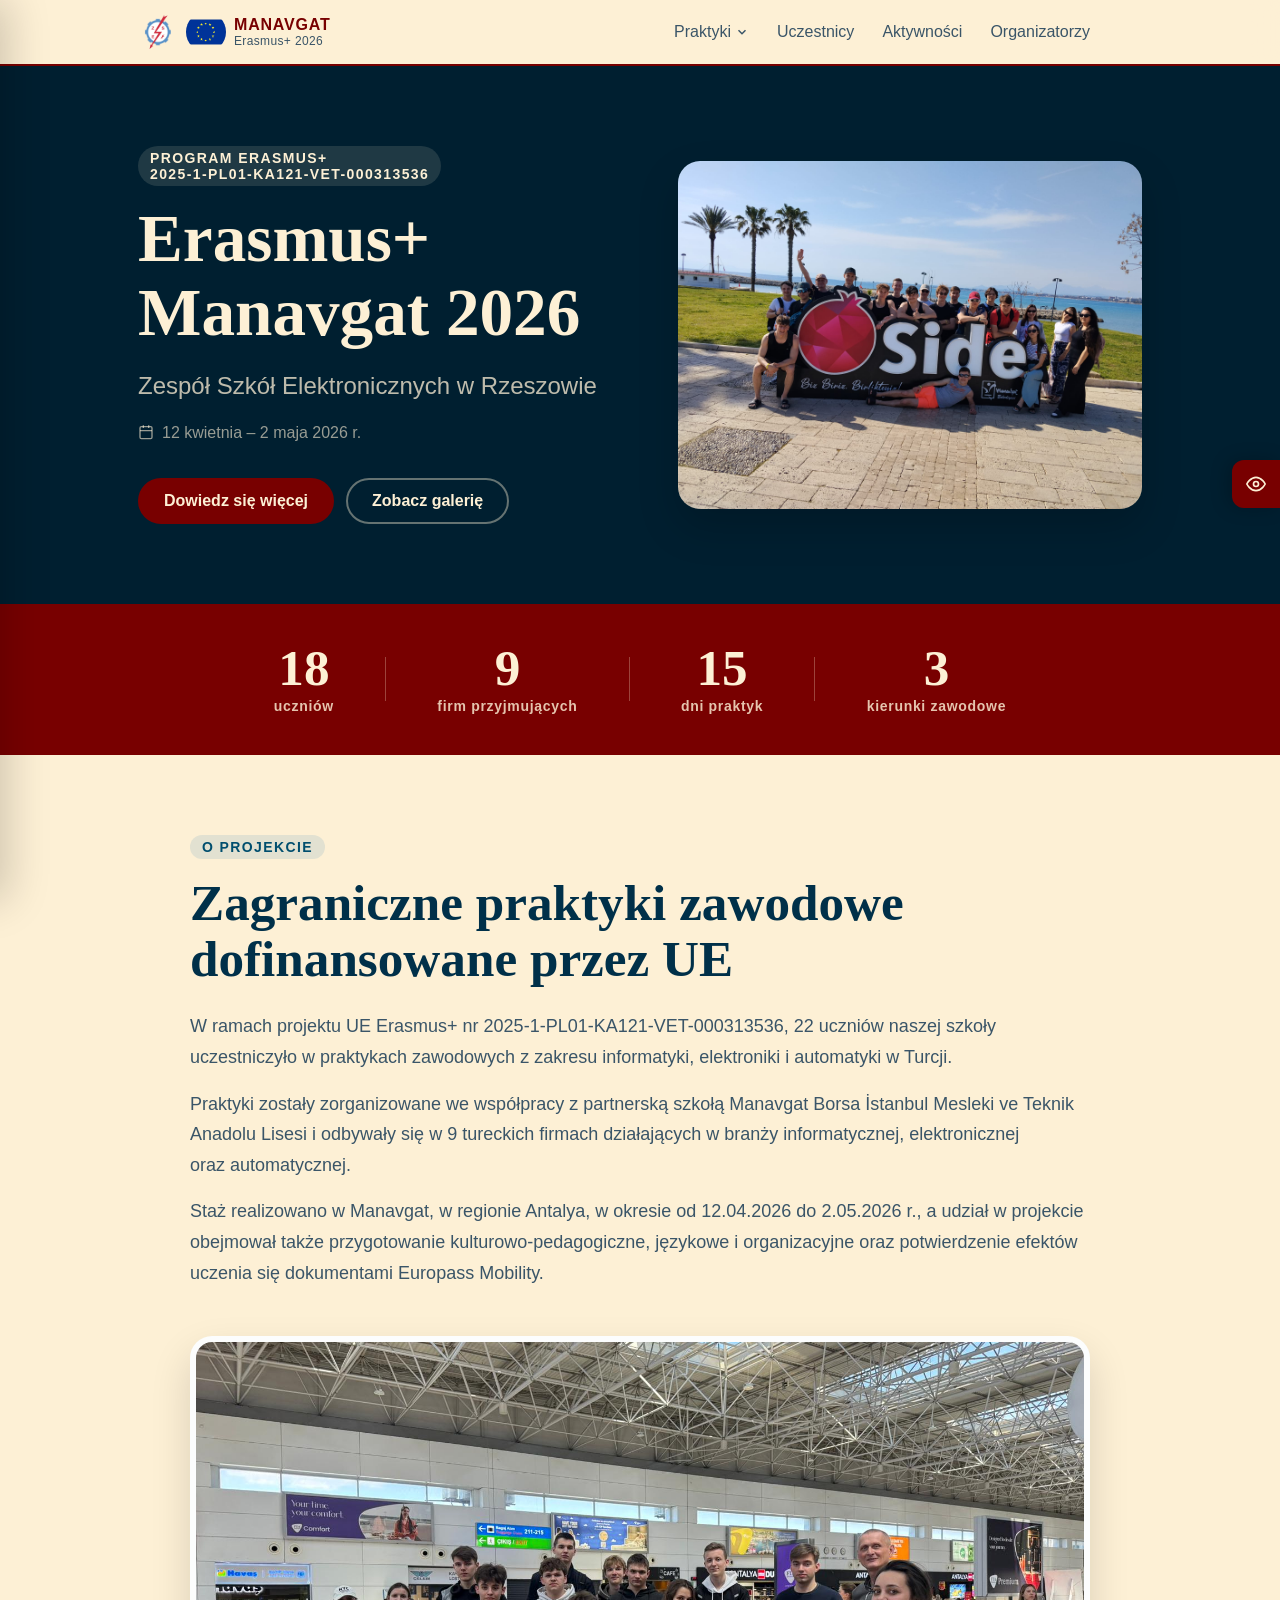
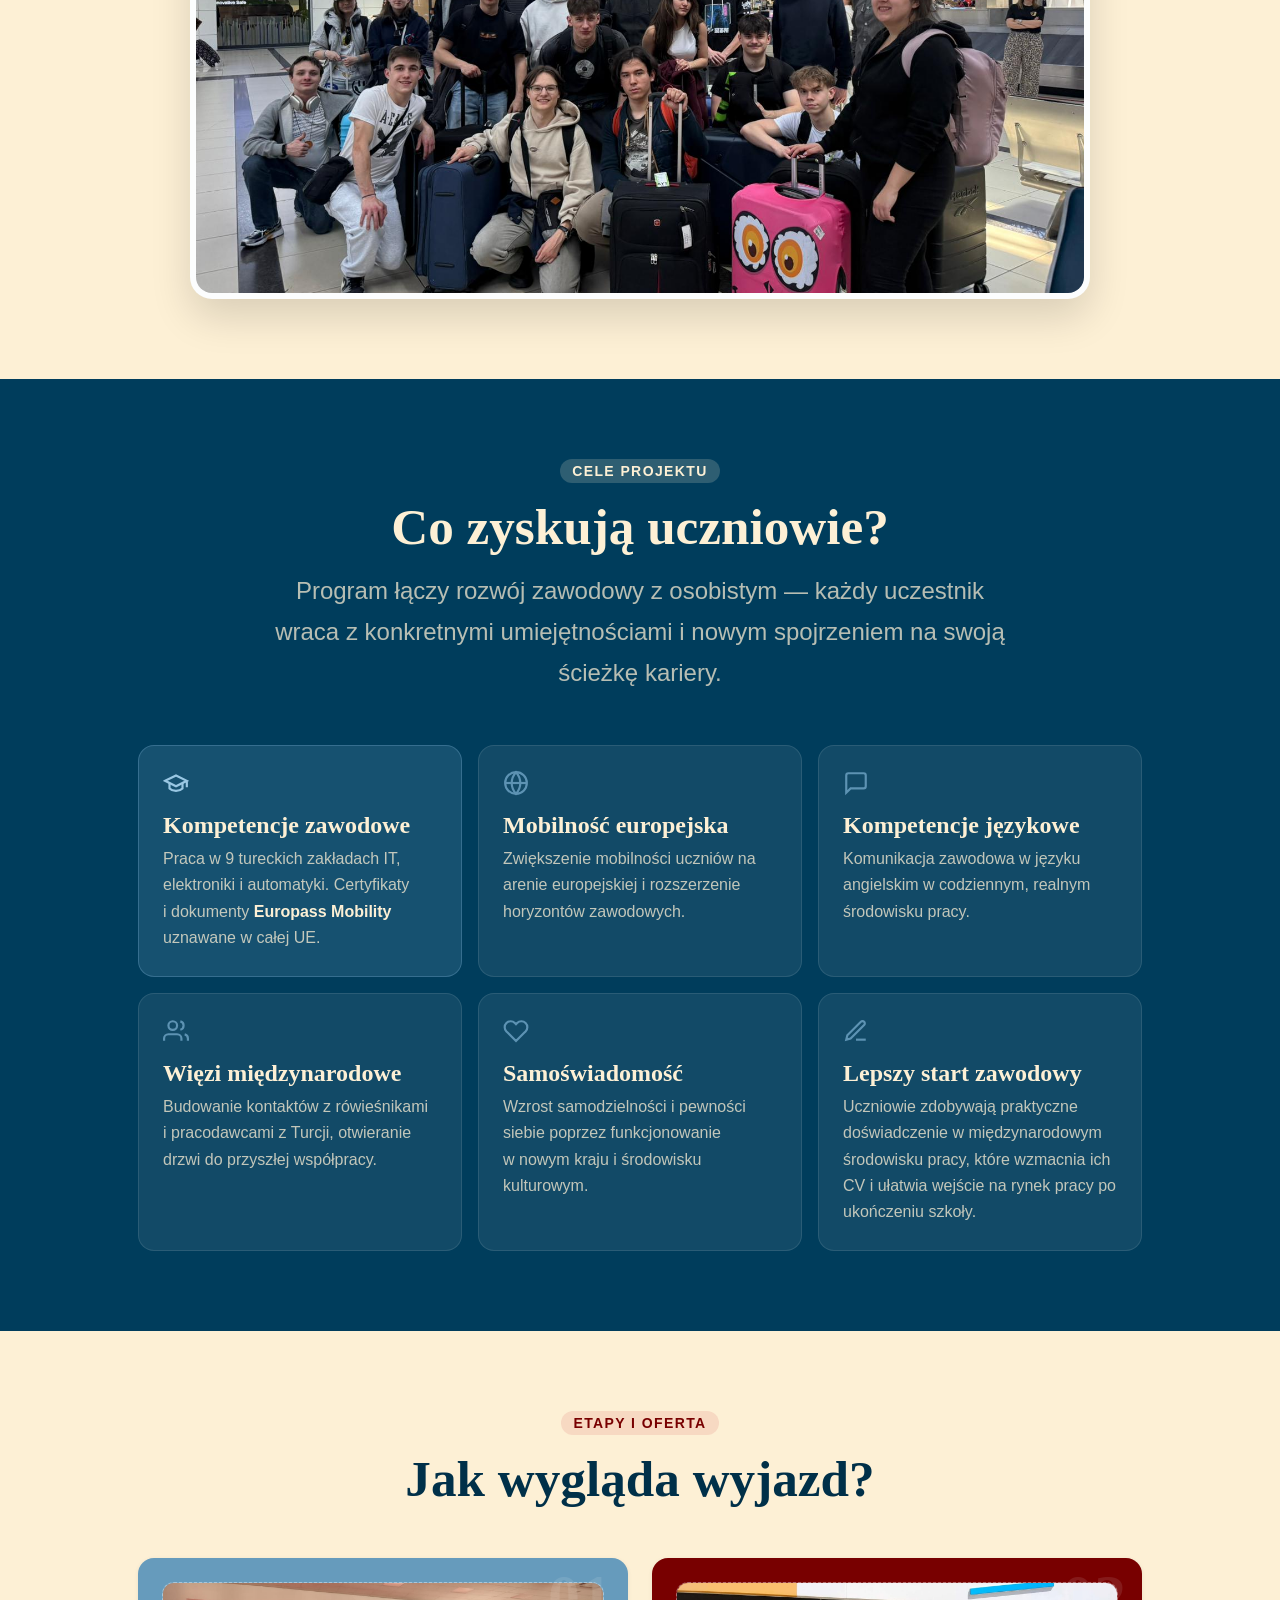
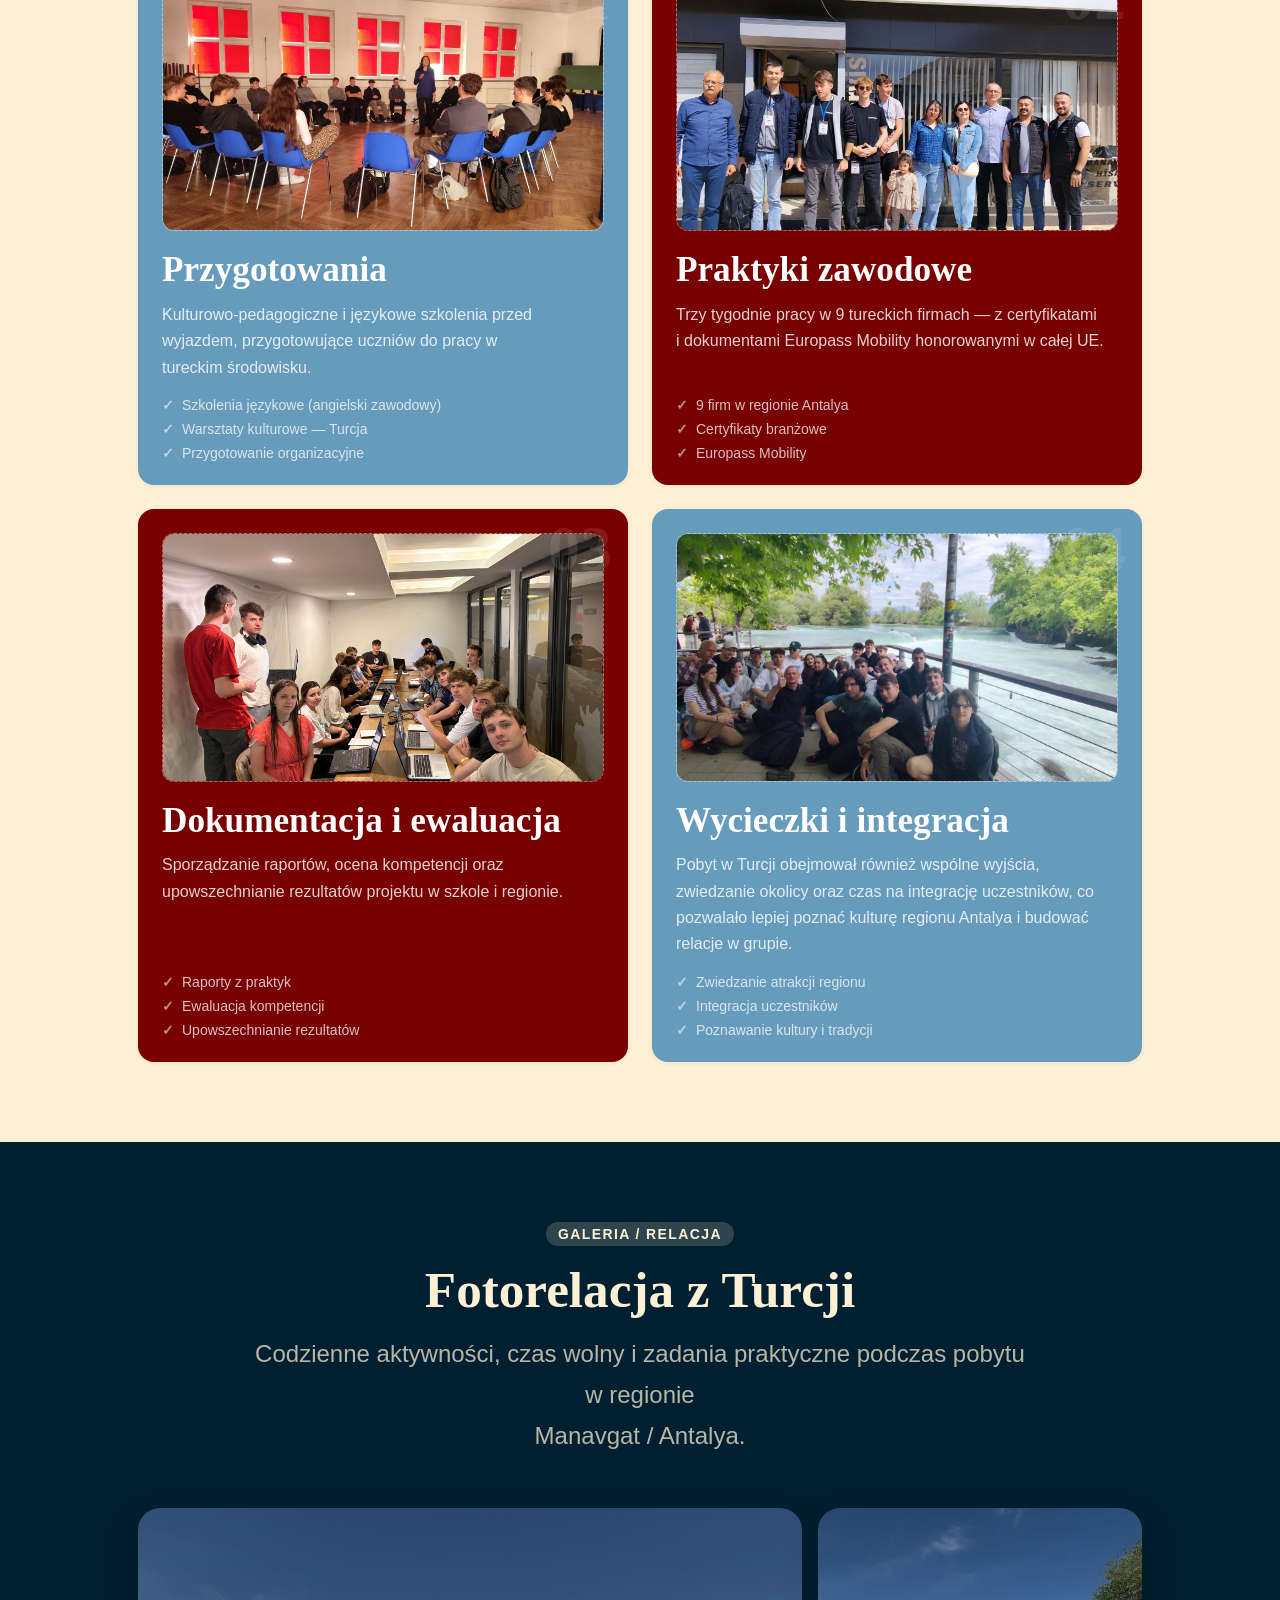
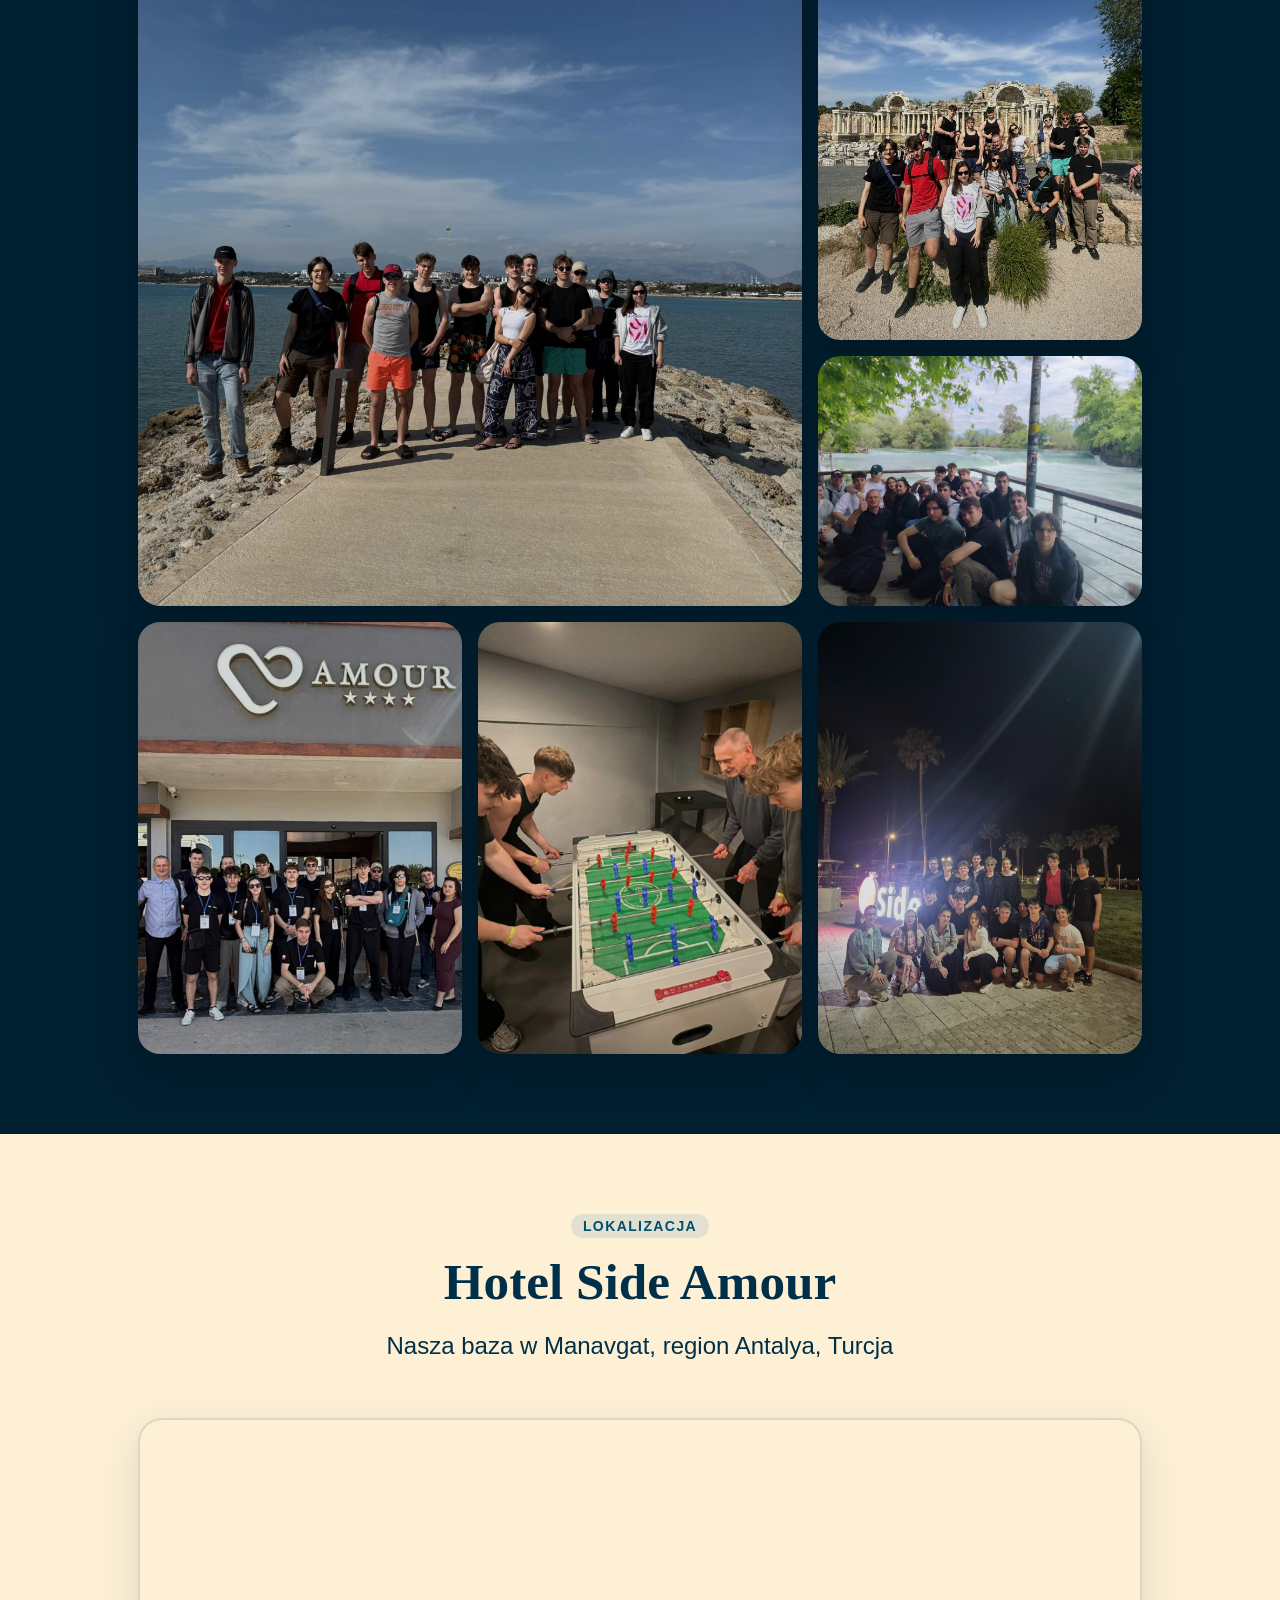
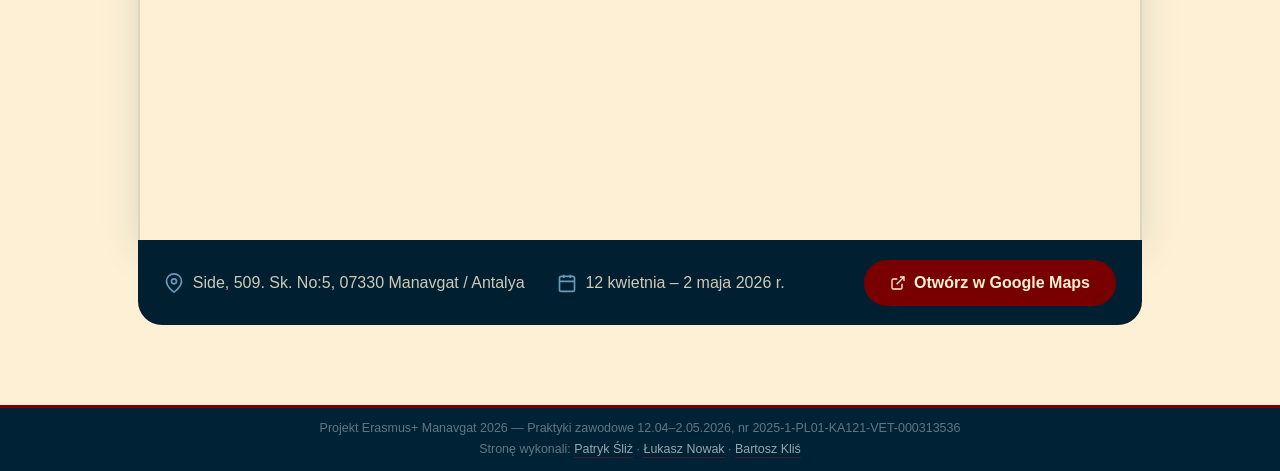
==== commit 749ed9e4: "osobyyyy" ====
--- a/index.html
+++ b/index.html
@@ -69,7 +69,7 @@
     <div class="hero-bg-bar" aria-hidden="true"></div>
     <div class="container hero-inner">
       <div class="hero-text">
-        <span class="section-tag">Program Erasmus+ · 2025-1-PL01-KA121-VET-000313536</span>
+        <span class="section-tag">Program Erasmus+ <br> 2025-1-PL01-KA121-VET-000313536</span>
         <h1>Erasmus+ <span class="accent-red">Manavgat</span> <span class="accent-blue">2026</span></h1>
         <p class="hero-school">Zespół Szkół Elektronicznych w Rzeszowie</p>
         <p class="hero-dates">
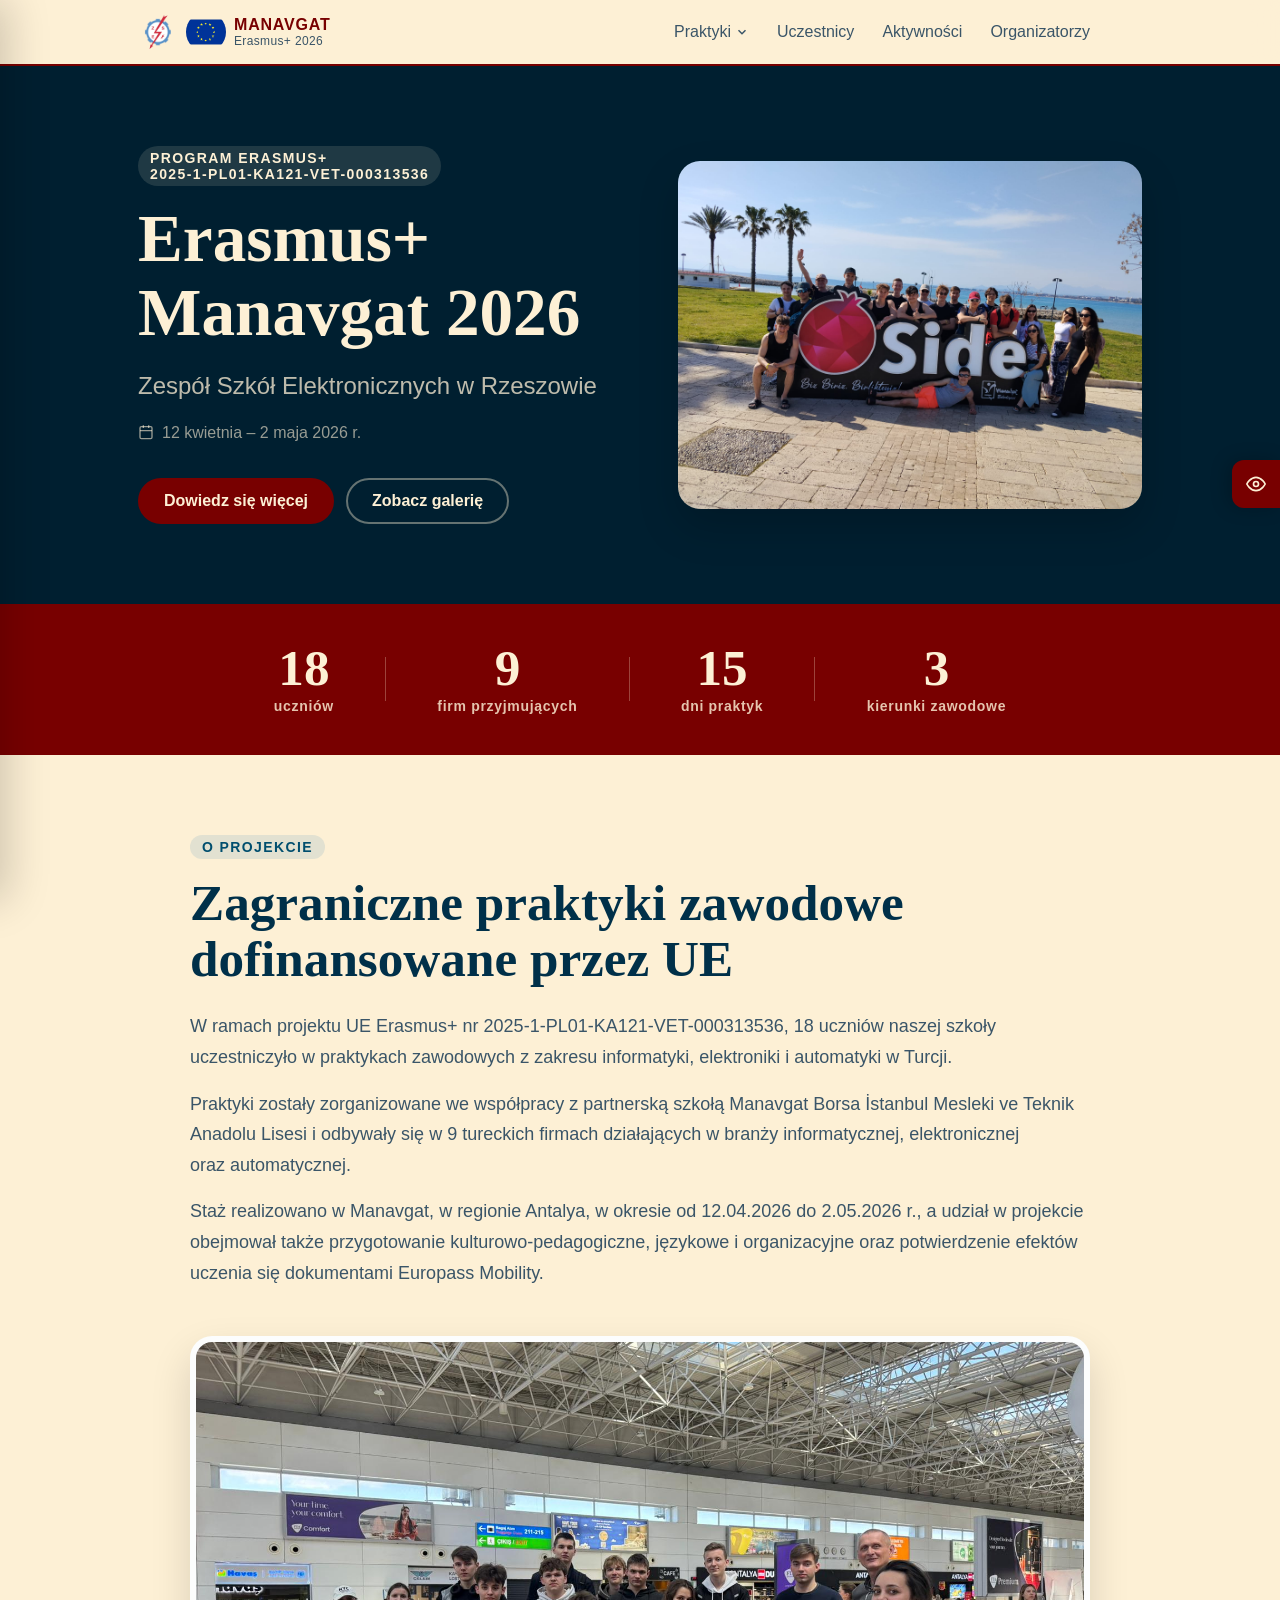
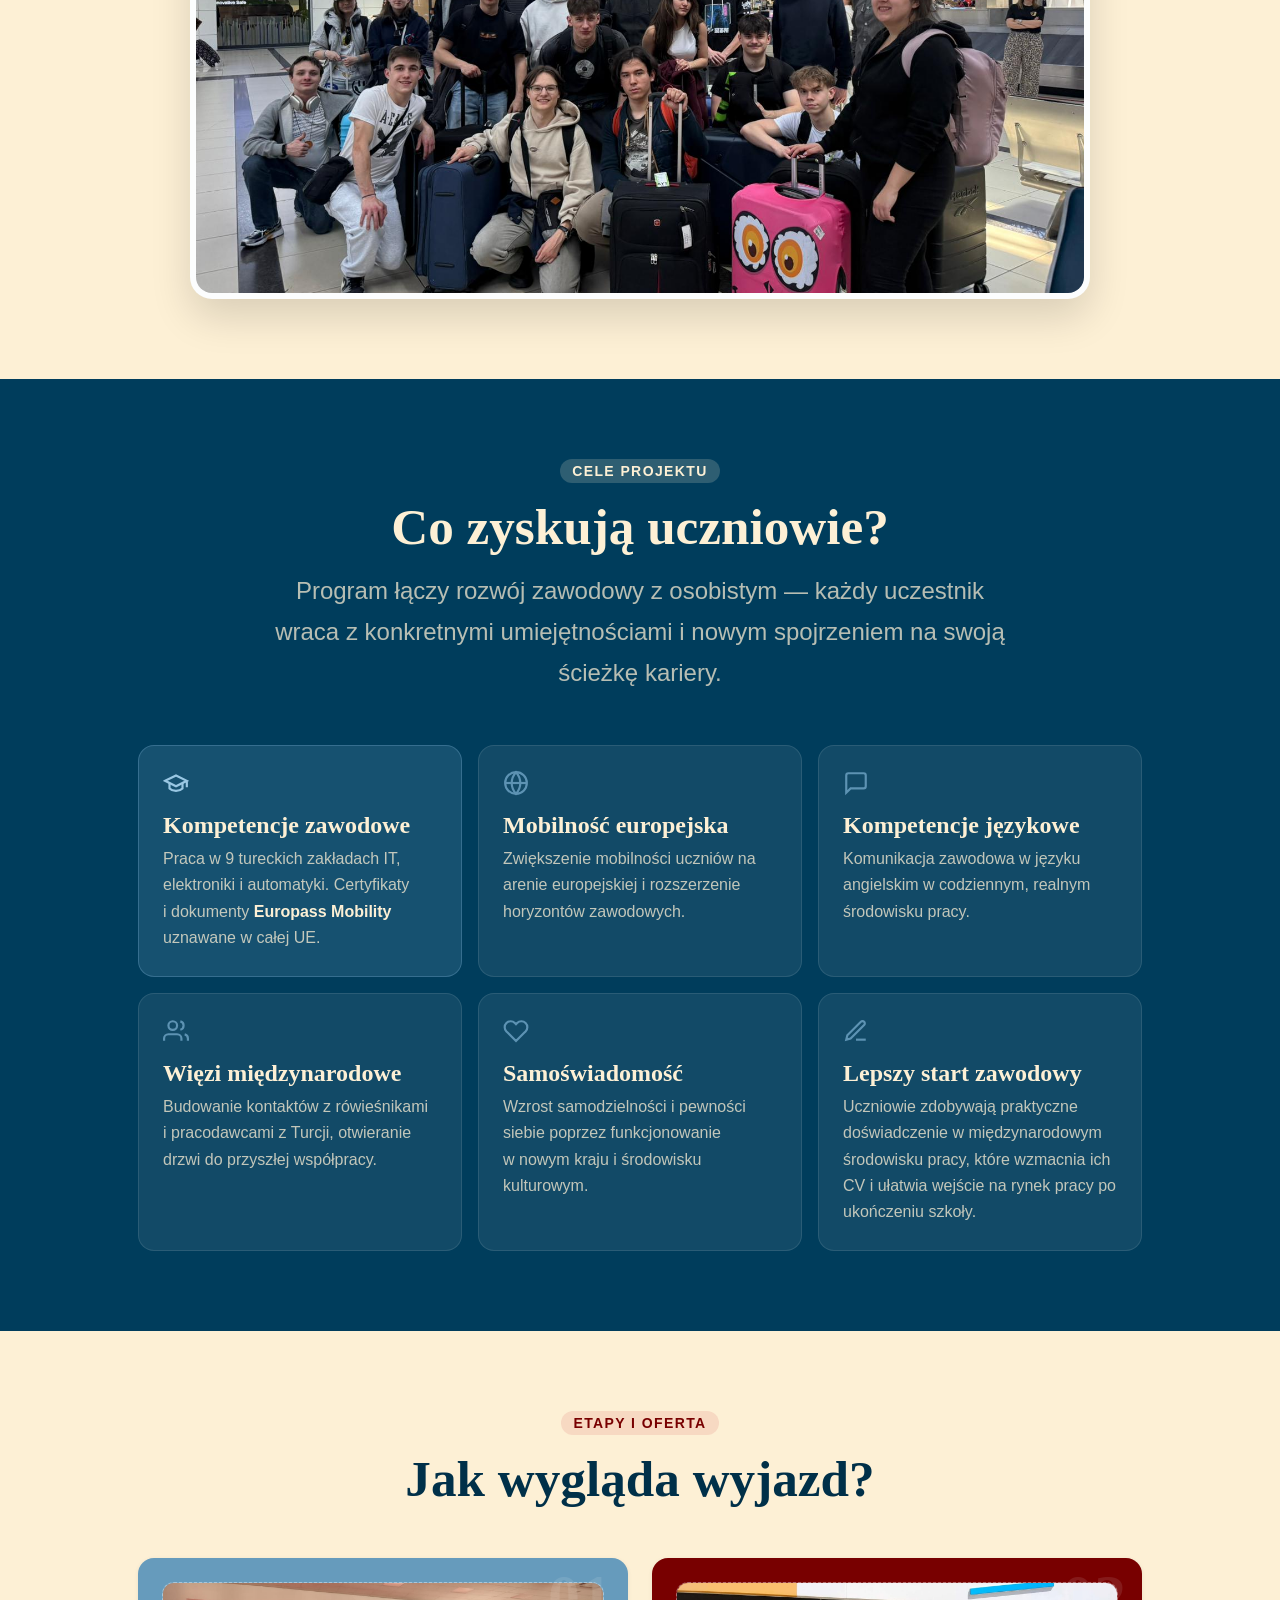
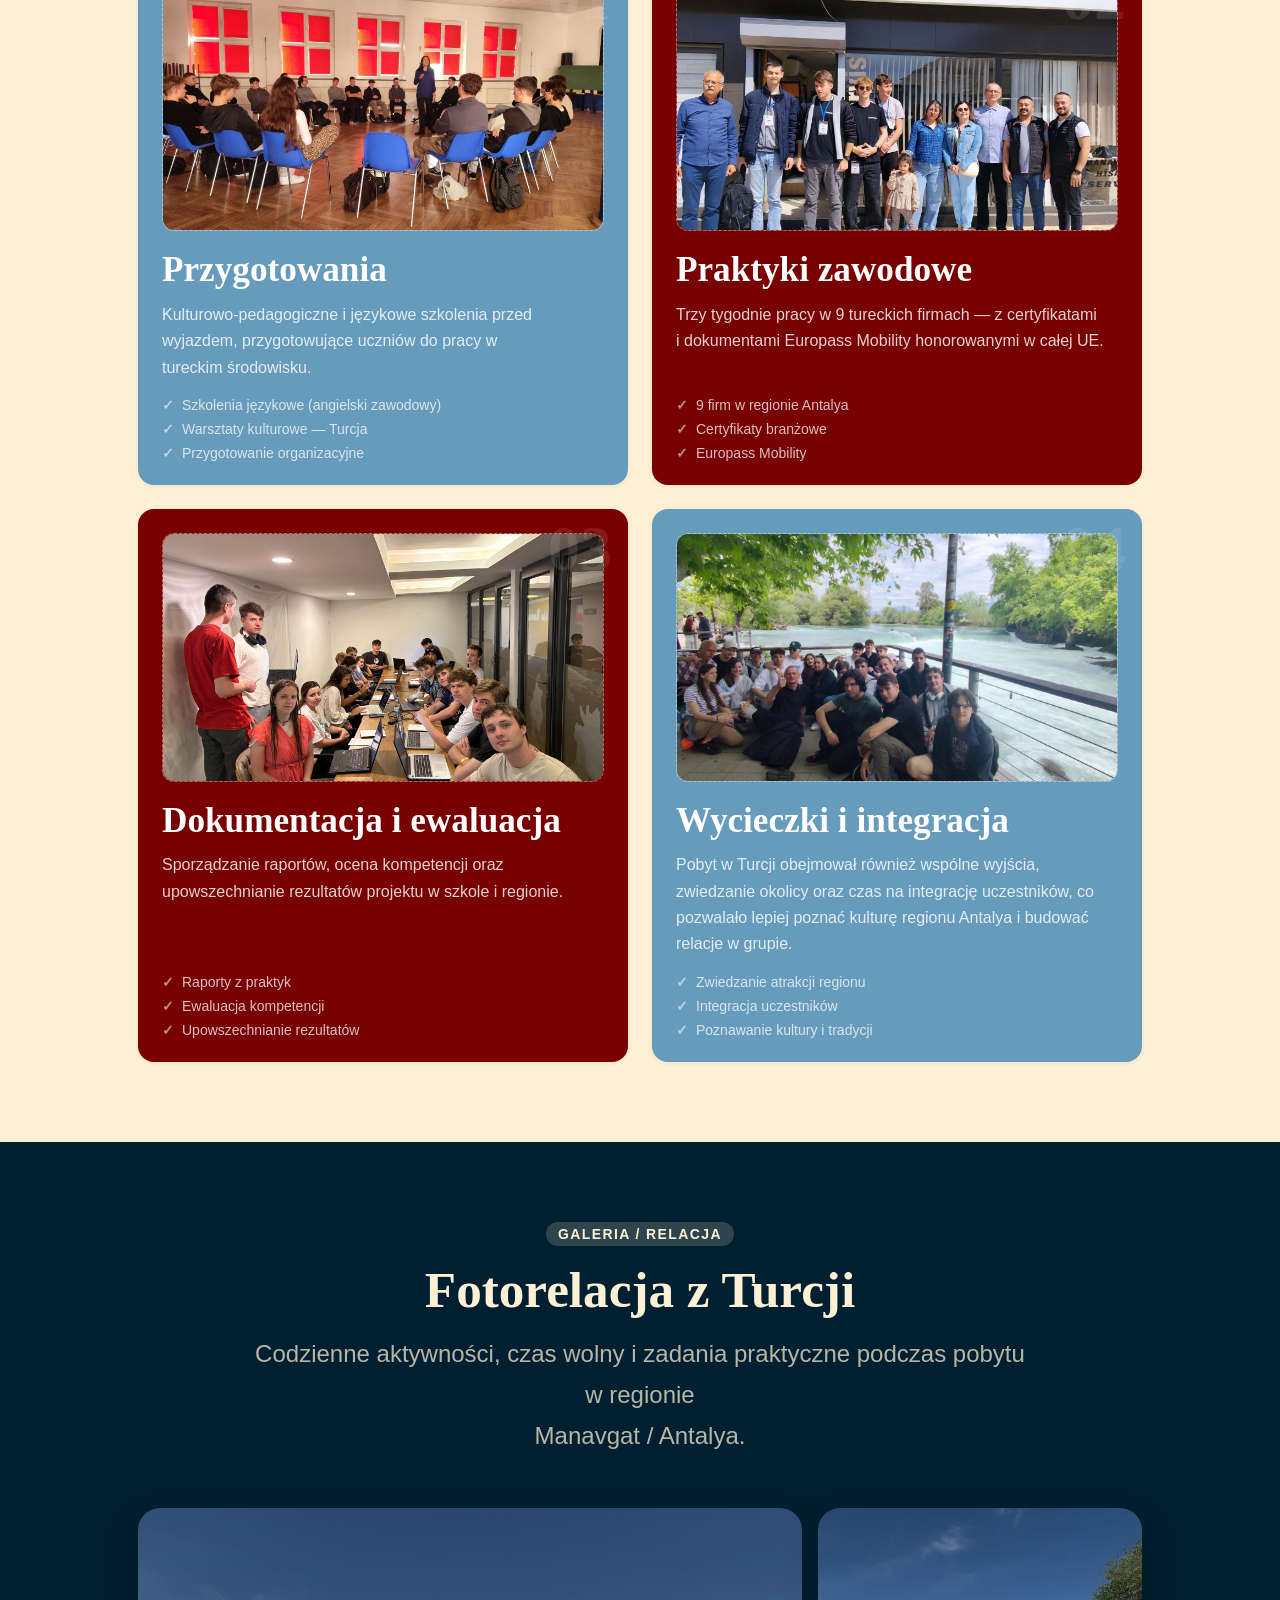
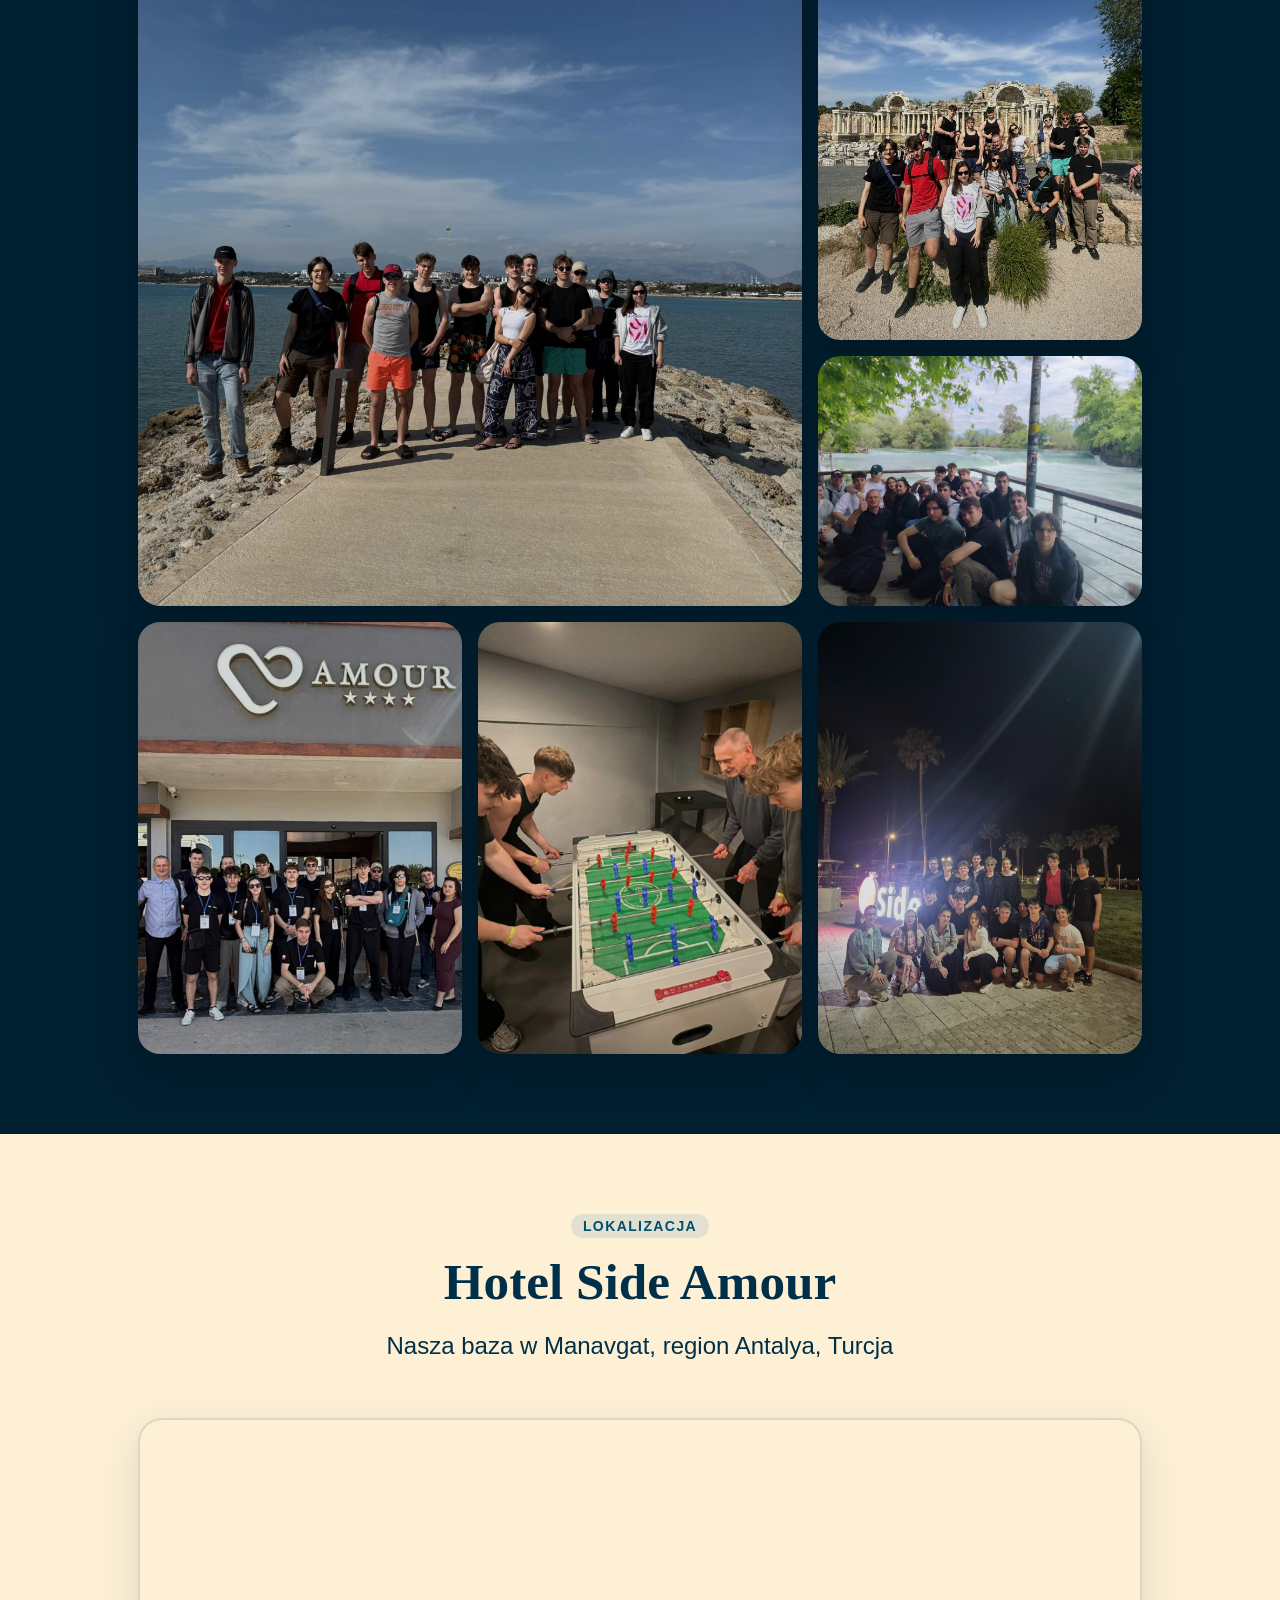
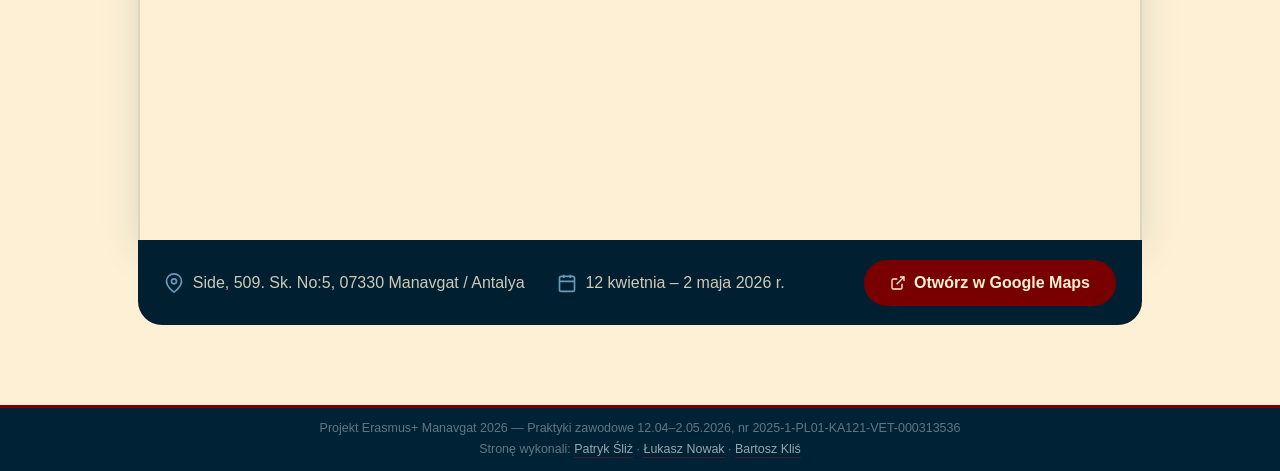
==== commit bda33ba7: "kjfda" ====
--- a/index.html
+++ b/index.html
@@ -125,7 +125,7 @@
       <div class="col-text">
         <span class="section-tag tag-blue">O projekcie</span>
         <h2 id="about-h">Zagraniczne praktyki zawodowe dofinansowane przez UE</h2>
-        <p>W ramach projektu UE Erasmus+ nr 2025-1-PL01-KA121-VET-000313536, 22 uczniów naszej szkoły uczestniczyło w praktykach zawodowych z zakresu informatyki, elektroniki i automatyki w Turcji.</p>
+        <p>W ramach projektu UE Erasmus+ nr 2025-1-PL01-KA121-VET-000313536, 18 uczniów naszej szkoły uczestniczyło w praktykach zawodowych z zakresu informatyki, elektroniki i automatyki w Turcji.</p>
         <p>Praktyki zostały zorganizowane we współpracy z partnerską szkołą Manavgat Borsa İstanbul Mesleki ve Teknik Anadolu Lisesi i odbywały się w 9 tureckich firmach działających w branży informatycznej, elektronicznej oraz automatycznej.</p>
         <p>Staż realizowano w Manavgat, w regionie Antalya, w okresie od 12.04.2026 do 2.05.2026 r., a udział w projekcie obejmował także przygotowanie kulturowo-pedagogiczne, językowe i organizacyjne oraz potwierdzenie efektów uczenia się dokumentami Europass Mobility.</p>
       </div>
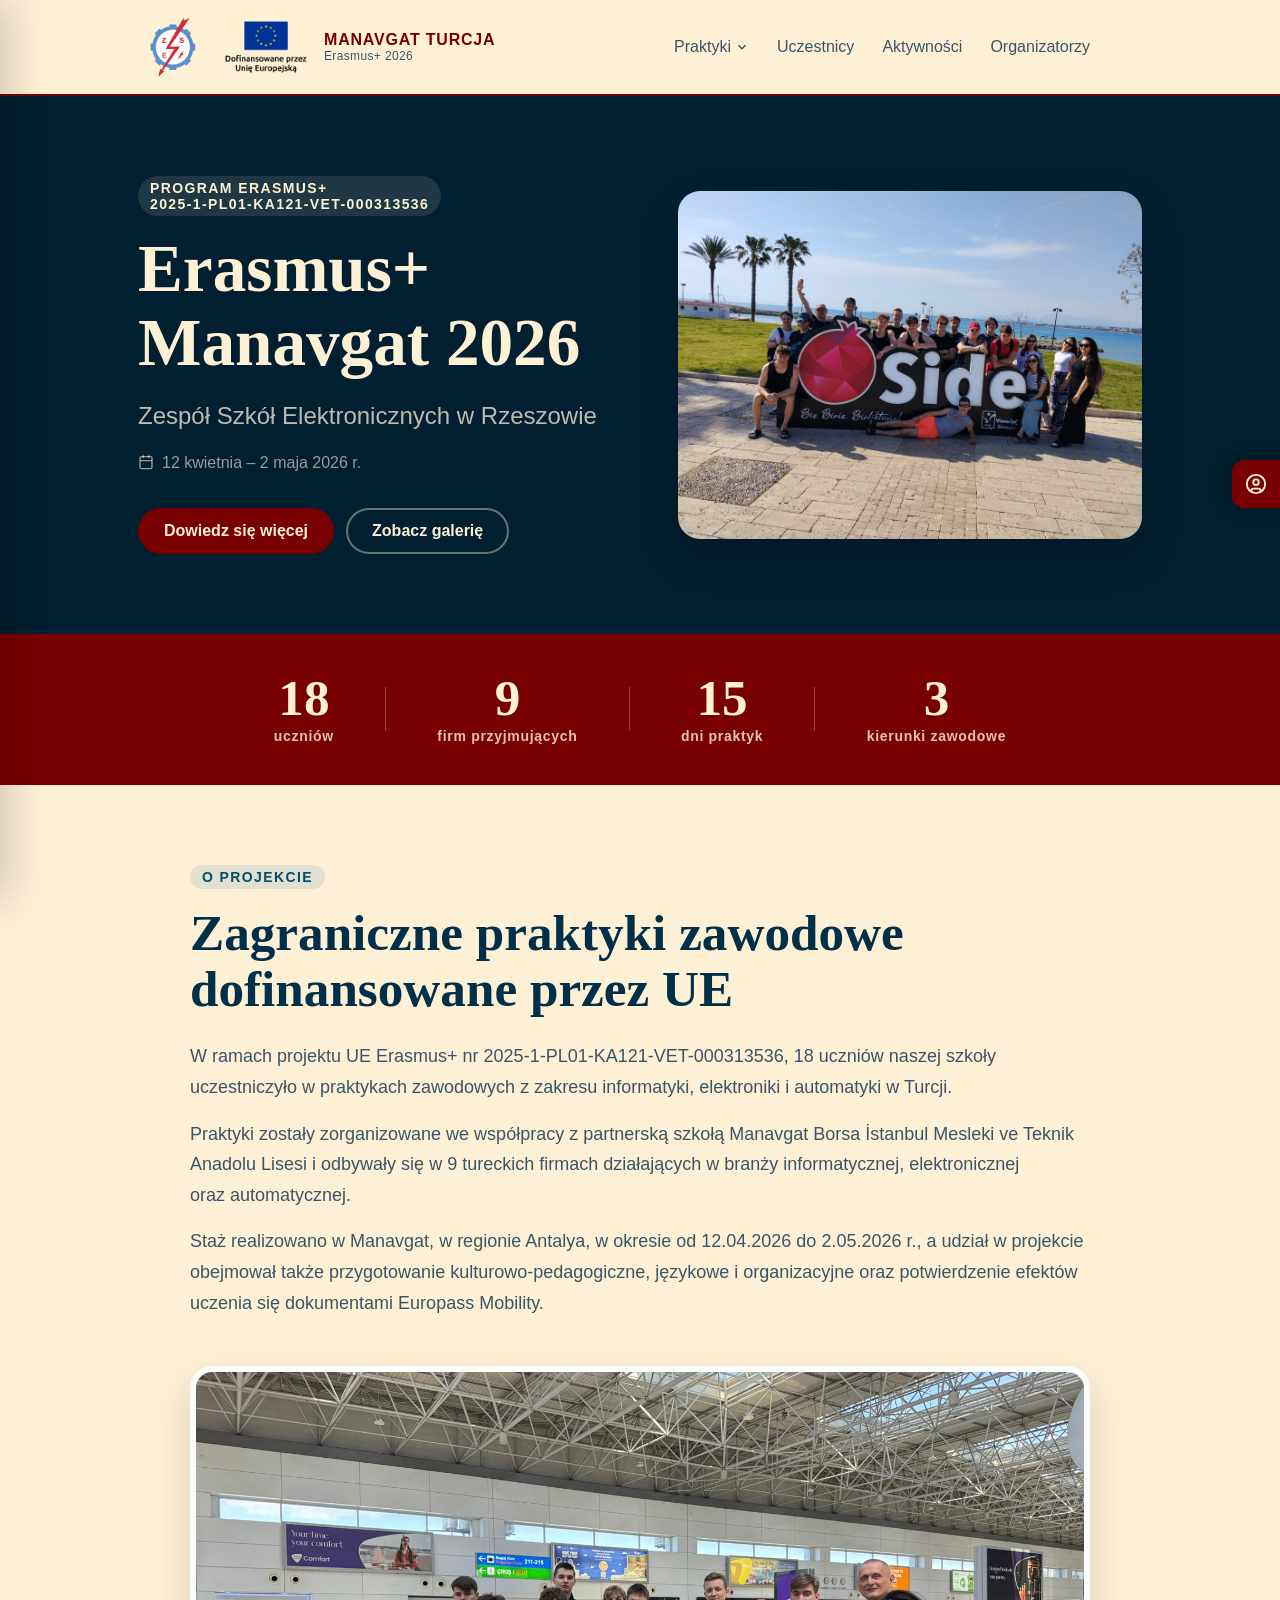
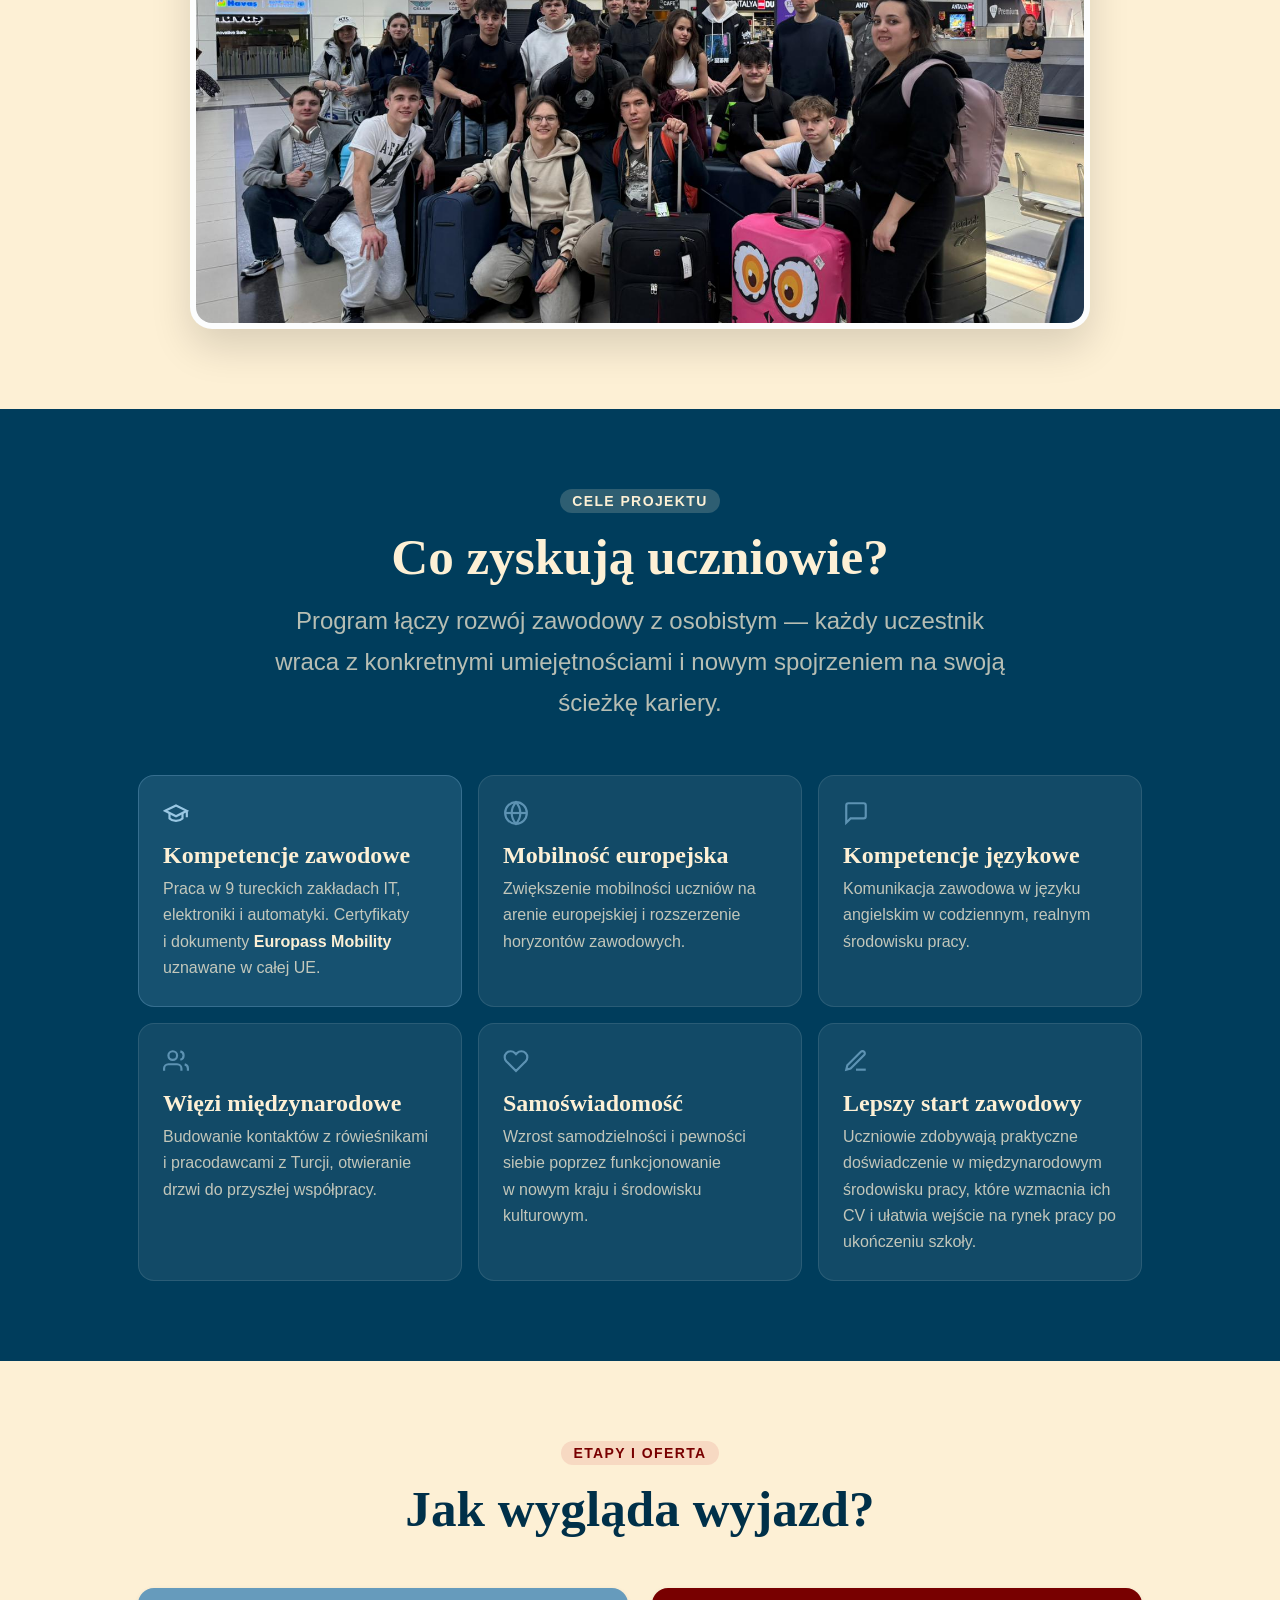
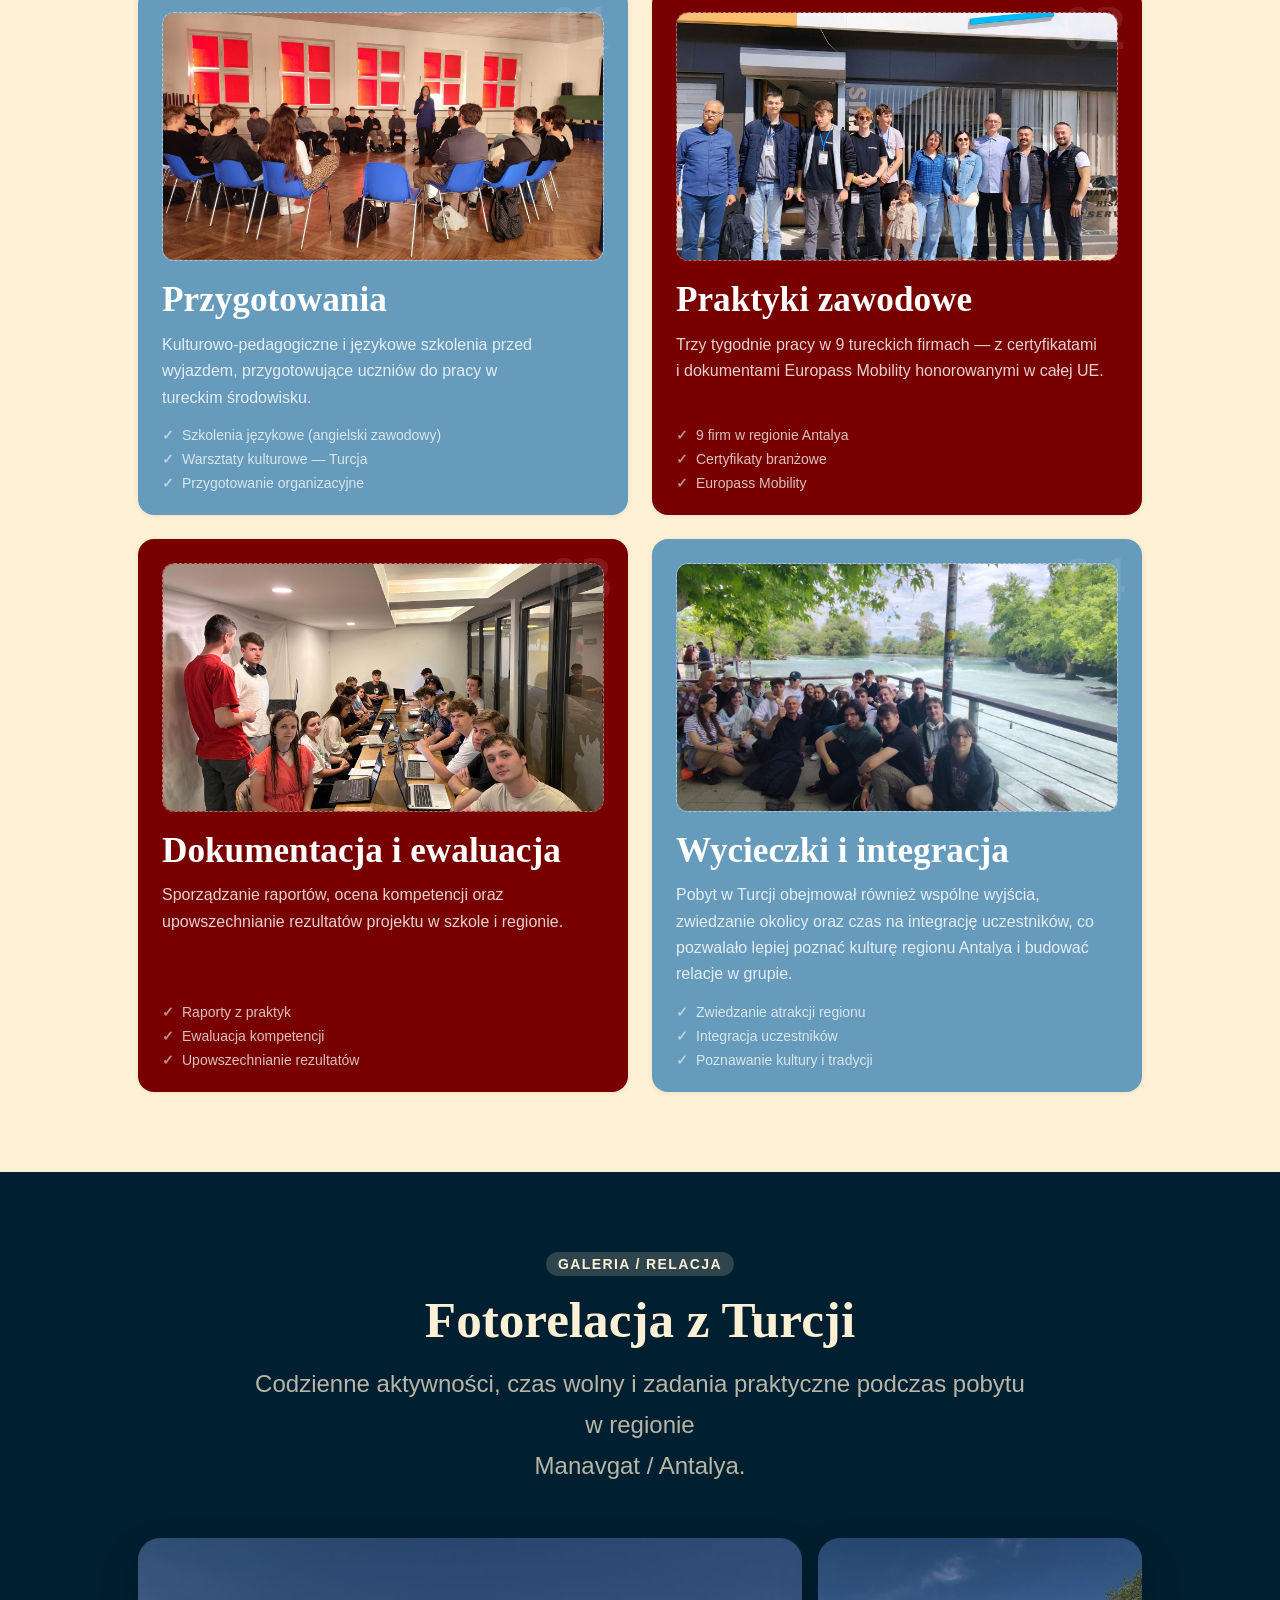
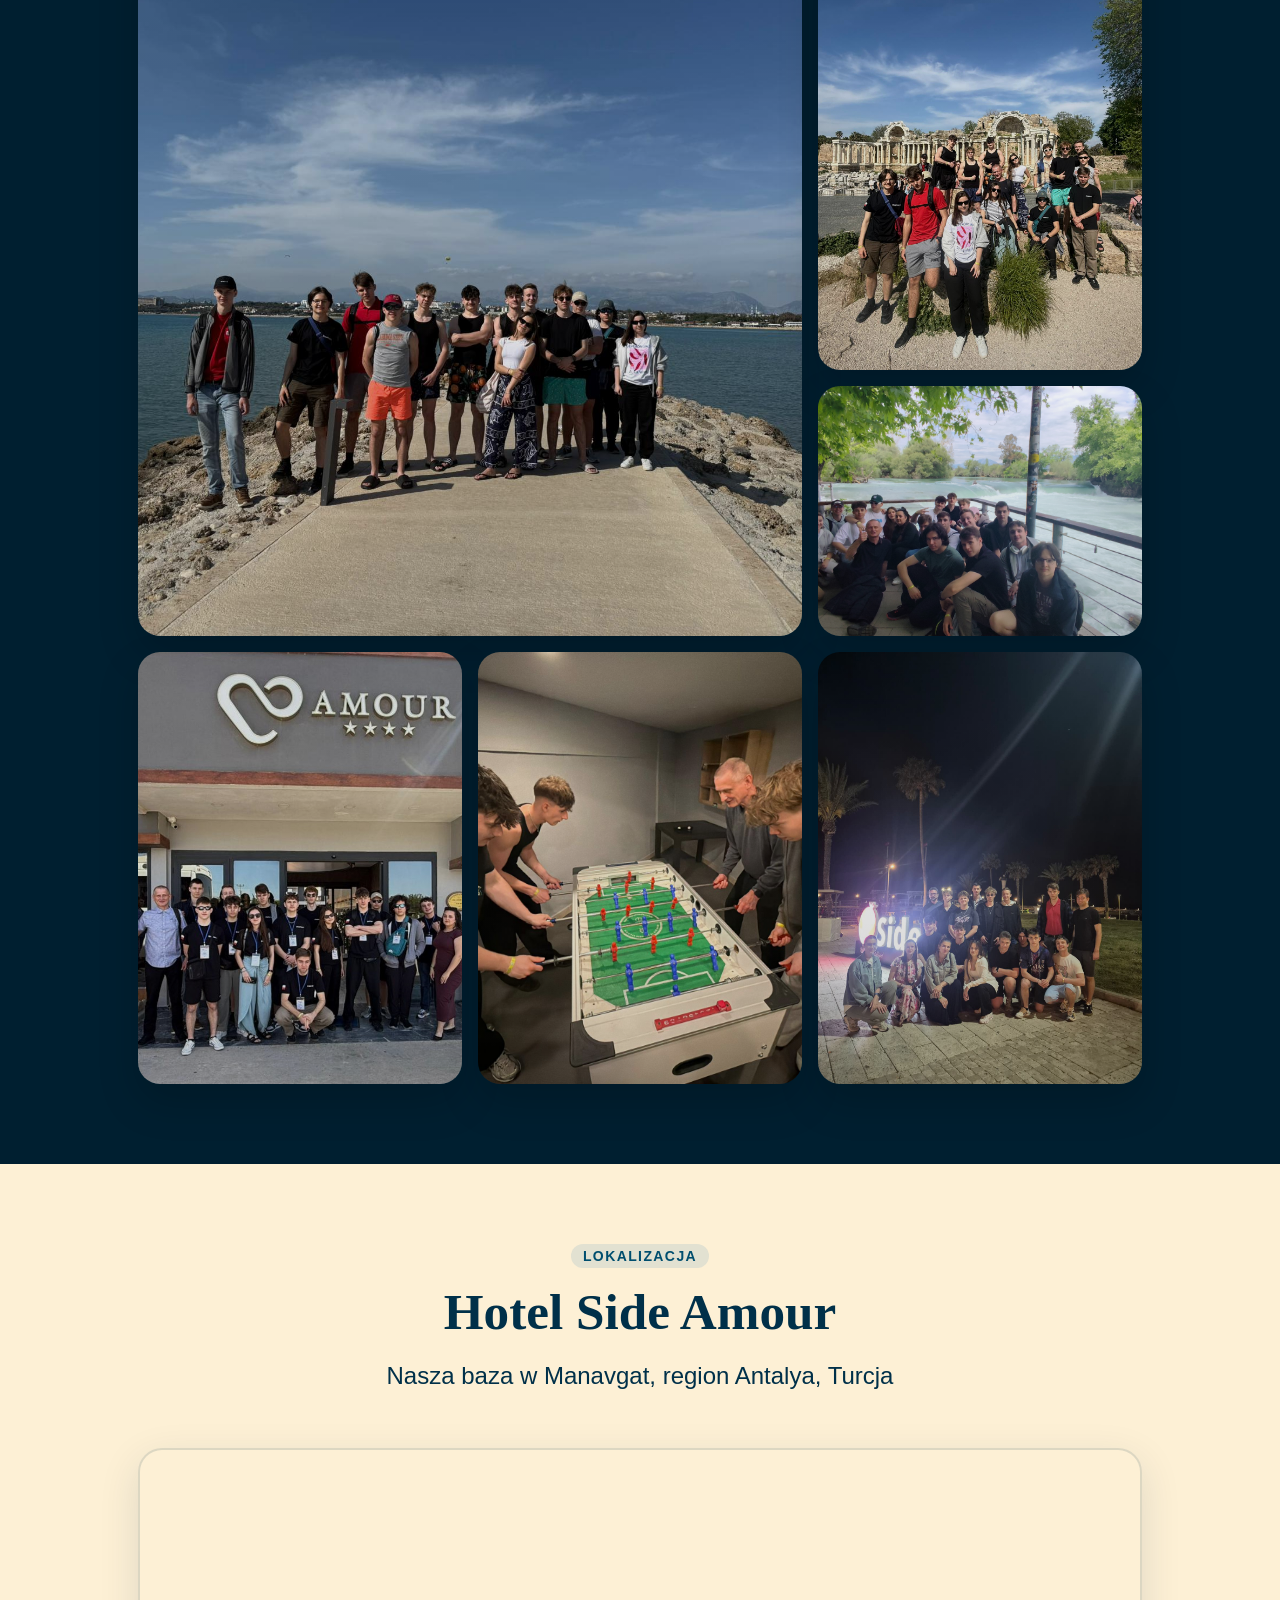
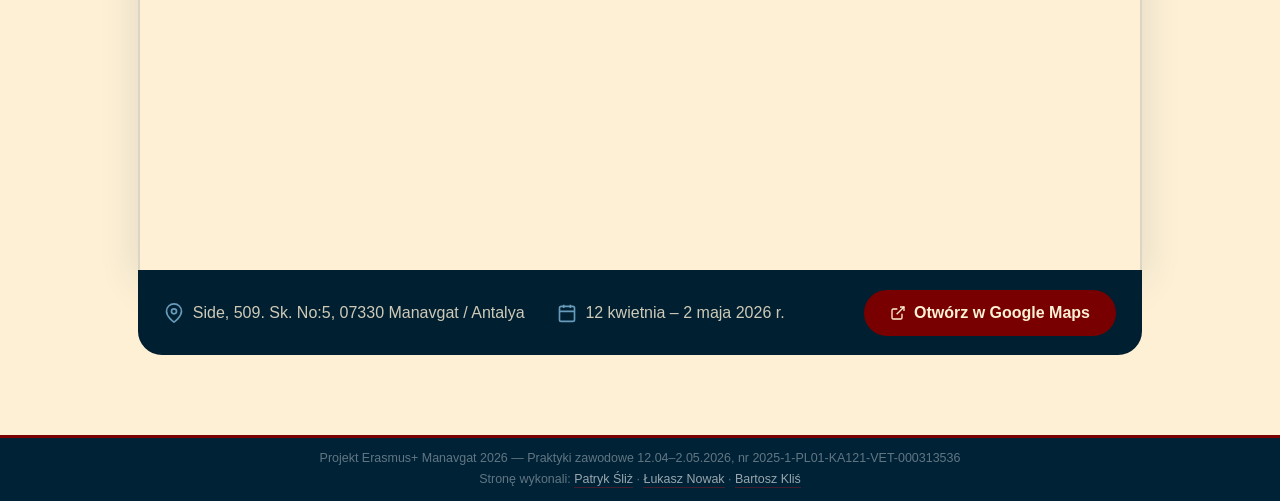
==== commit 267aedd4: "nawigacja" ====
--- a/index.html
+++ b/index.html
@@ -13,10 +13,10 @@
   <header class="site-header" id="top">
     <nav class="nav-inner" aria-label="Główna nawigacja">
       <a href="index.html" class="nav-logo" aria-label="Strona główna Erasmus+">
-        <img src="images/logo-zse.png" alt="Logo ZSE Rzeszów" width="40" height="40" style="border-radius:50%;" />
-        <img src="images/logo-eu.png" alt="Logo Unii Europejskiej" width="40" height="40" style="border-radius:50%;" />
+        <img src="images/logo-zse.png" alt="Logo ZSE Rzeszów" width="70" height="70" style="border-radius:50%;" />
+        <img src="images/logodof.png" alt="Logo Unii Europejskiej" width="100" height="70" />
         <div class="nav-logo-text">
-          <strong>MANAVGAT</strong>
+          <strong>MANAVGAT TURCJA</strong>
           <span>Erasmus+ 2026</span>
         </div>
       </a>
--- a/css/style.css
+++ b/css/style.css
@@ -1236,7 +1236,7 @@
 
 .firma-content p {
   margin: 0 0 0.8rem 0;
-  color: var(--text, #003049);
+  color: #000;
   line-height: 1.75;
   font-size: 0.96rem;
 }
@@ -1595,8 +1595,8 @@
 .a11y-btn--reset:hover { background: none; color: var(--red); }
 
 /* Efekty dostępności */
-body.a11y-grayscale { filter: grayscale(100%); }
-body.a11y-negative { filter: invert(100%) hue-rotate(180deg); }
+/* a11y-grayscale removed */
+/* a11y-negative removed */
 body.a11y-high-contrast {
   --text: #000; --bg: #fff;
   --text-muted: #111; --border: #000;
@@ -1645,4 +1645,4 @@
 .map-btn { margin-left: auto; flex-shrink: 0; }
 @media (max-width: 640px) {
   .map-btn { margin-left: 0; width: 100%; justify-content: center; }
-}+}
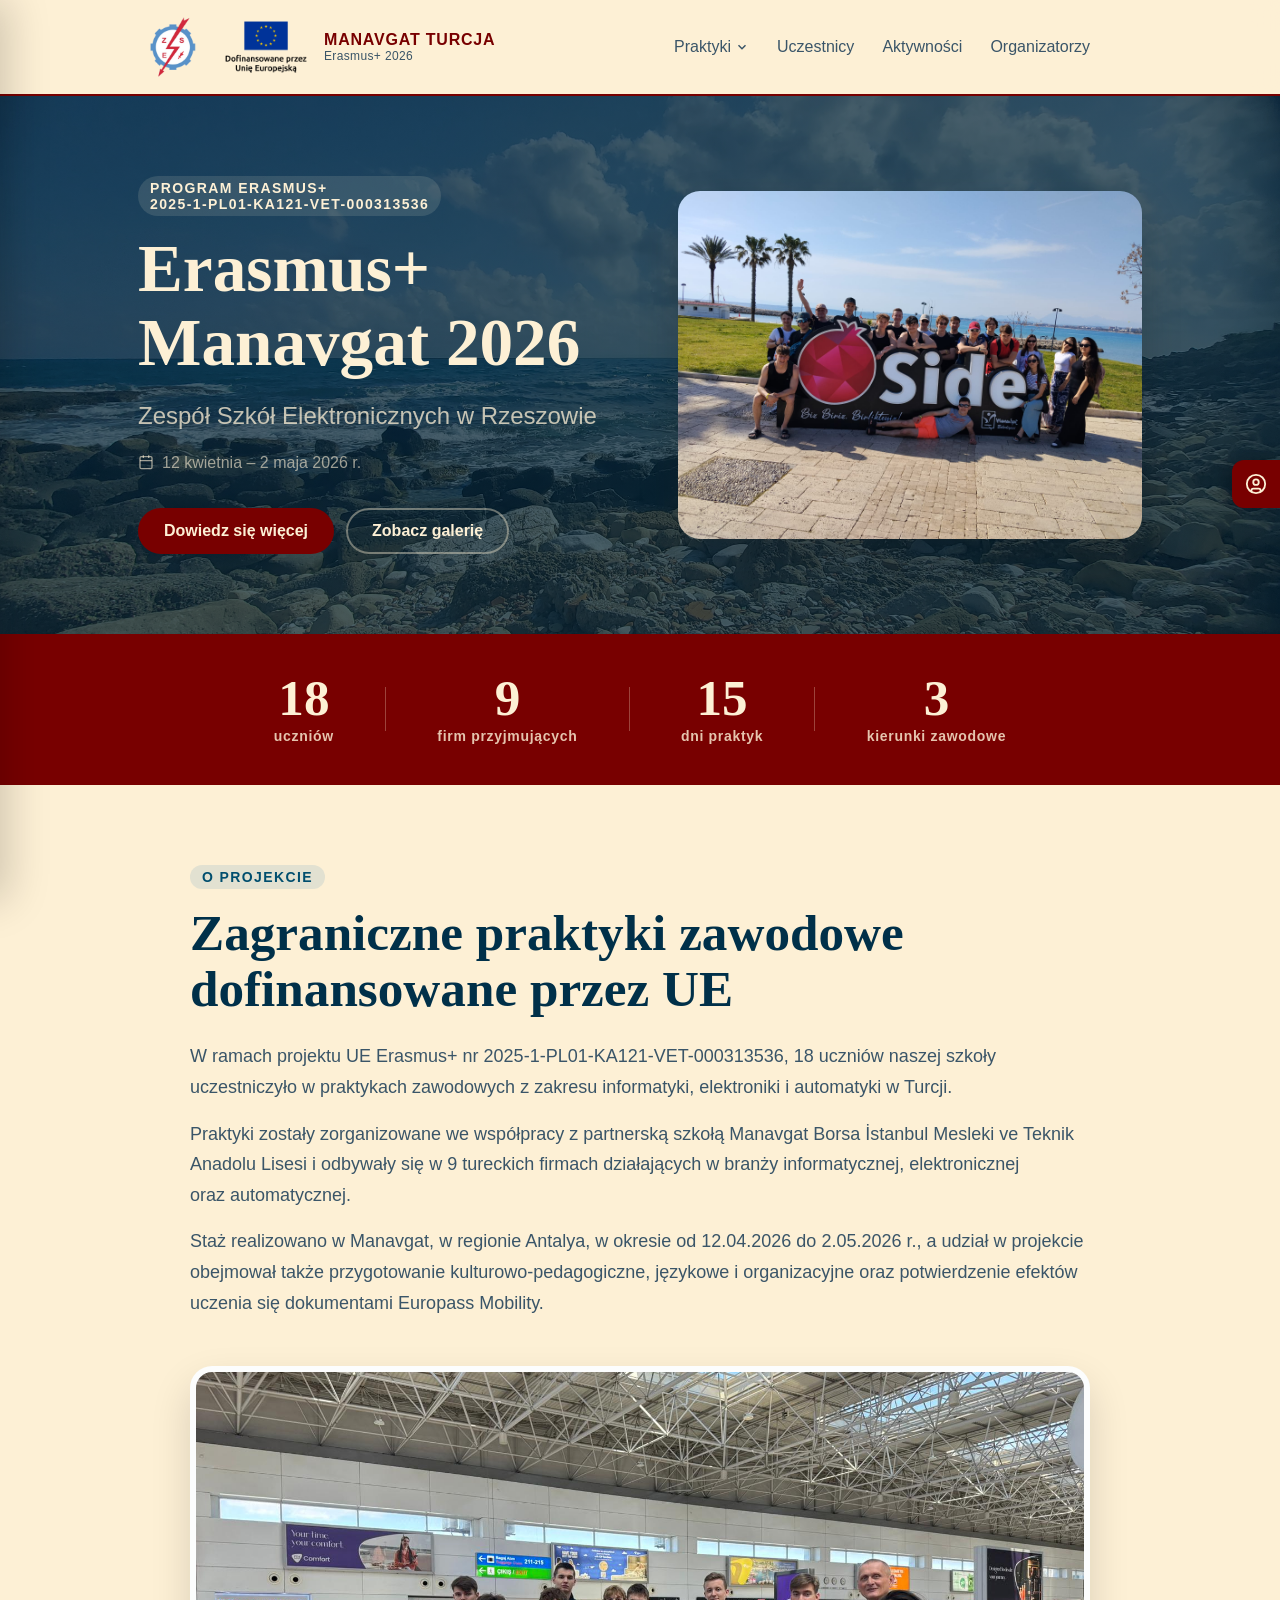
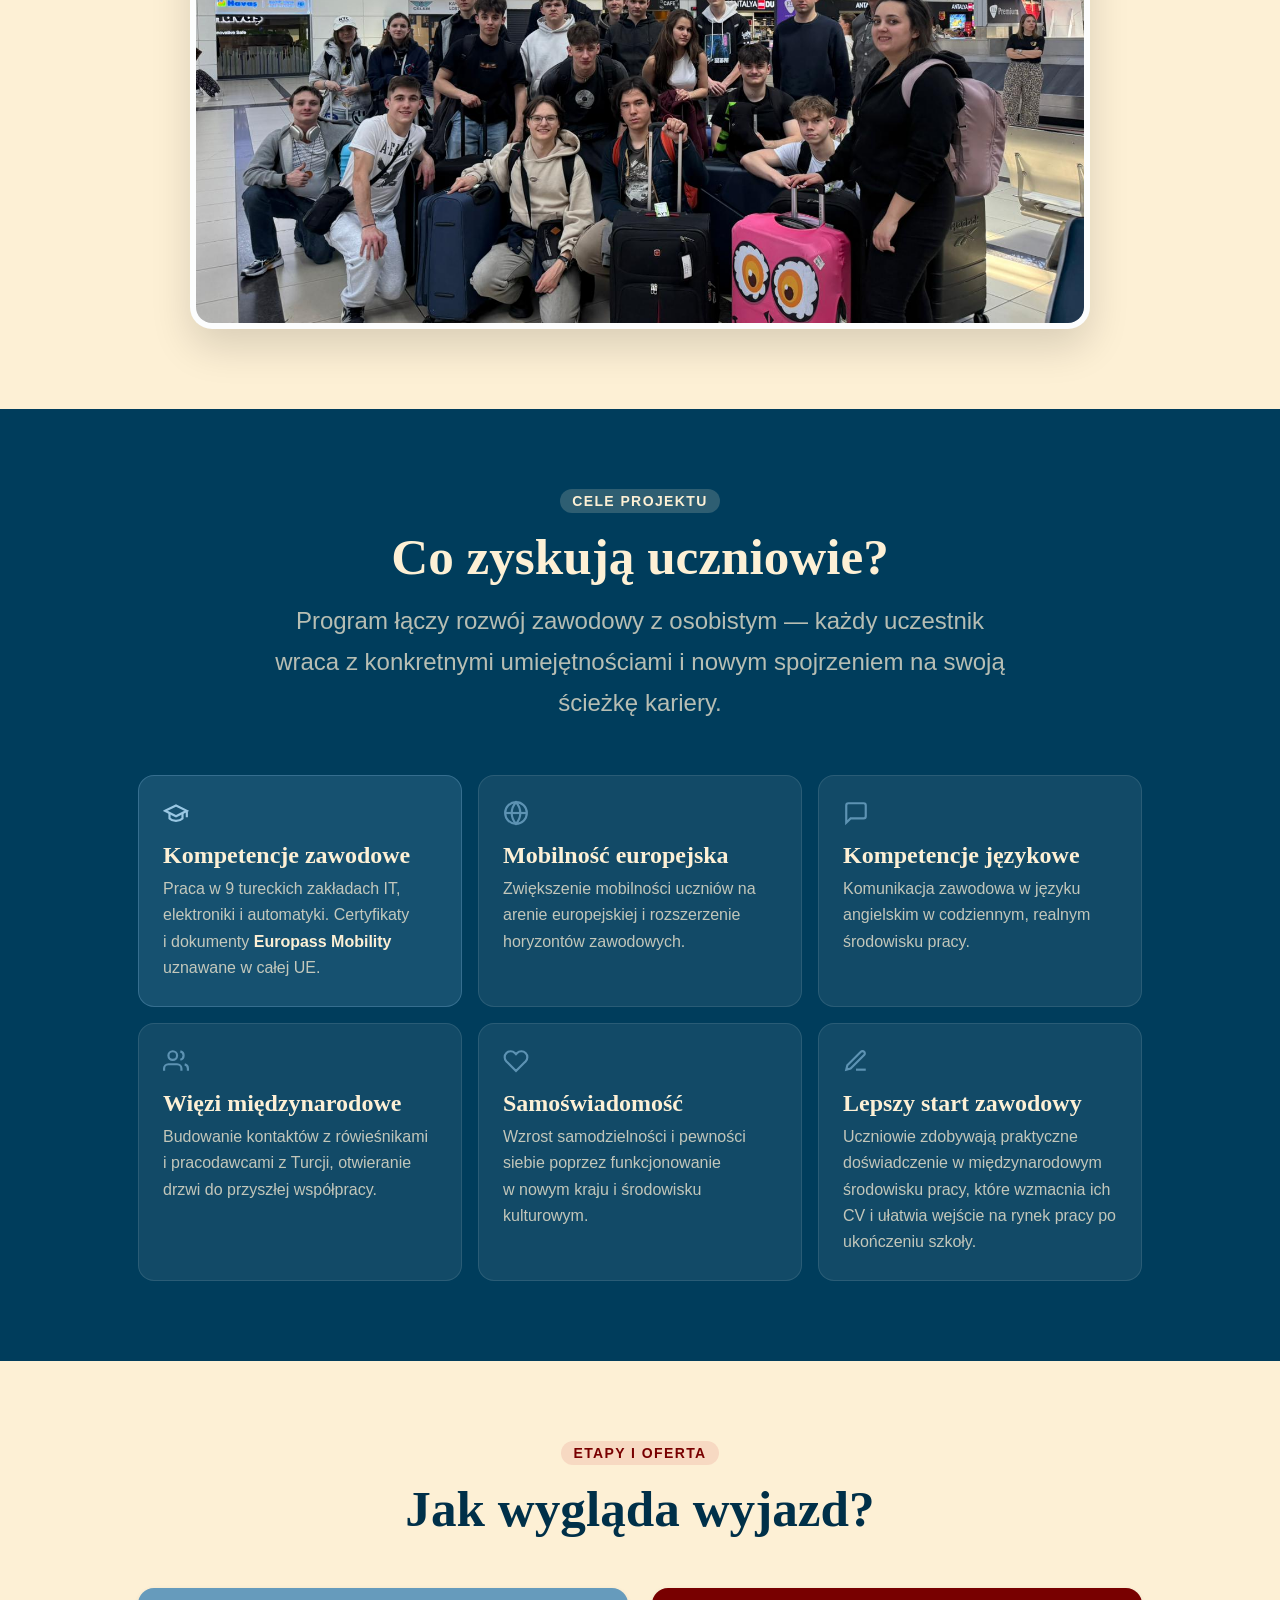
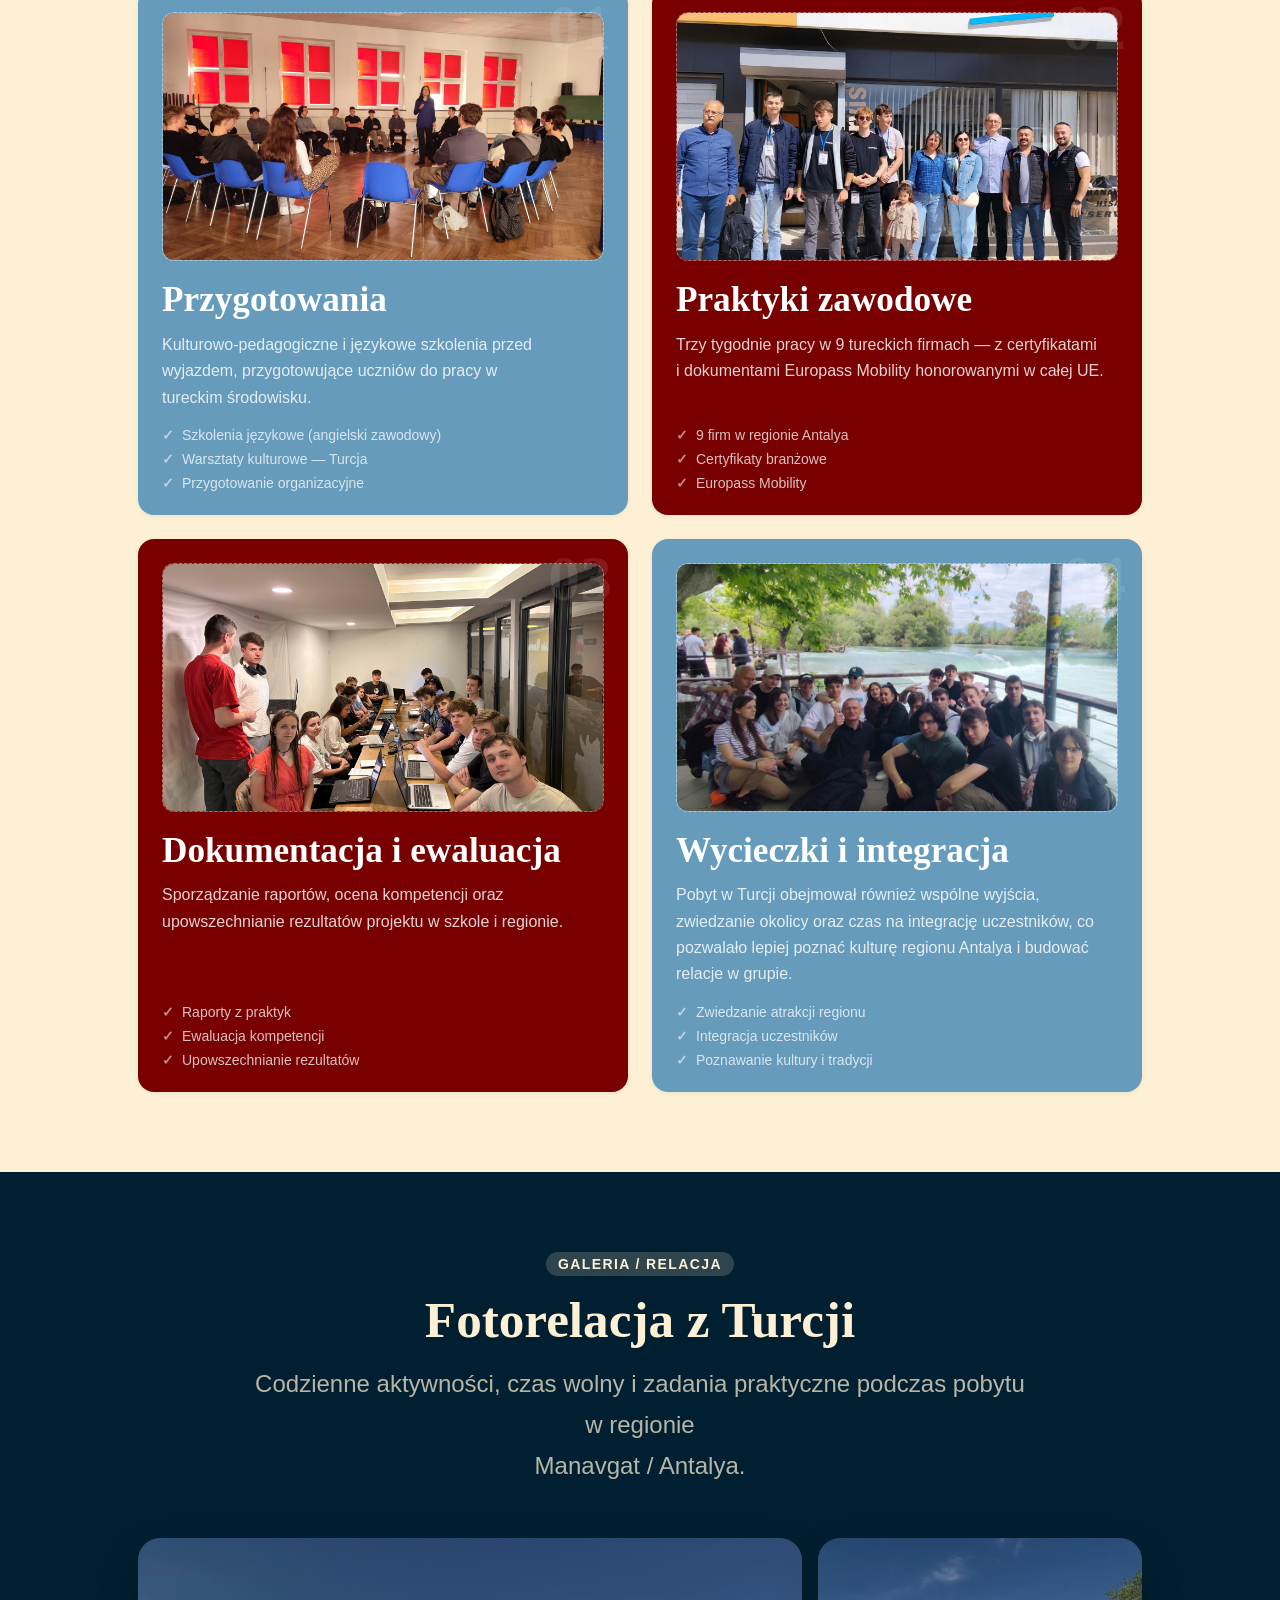
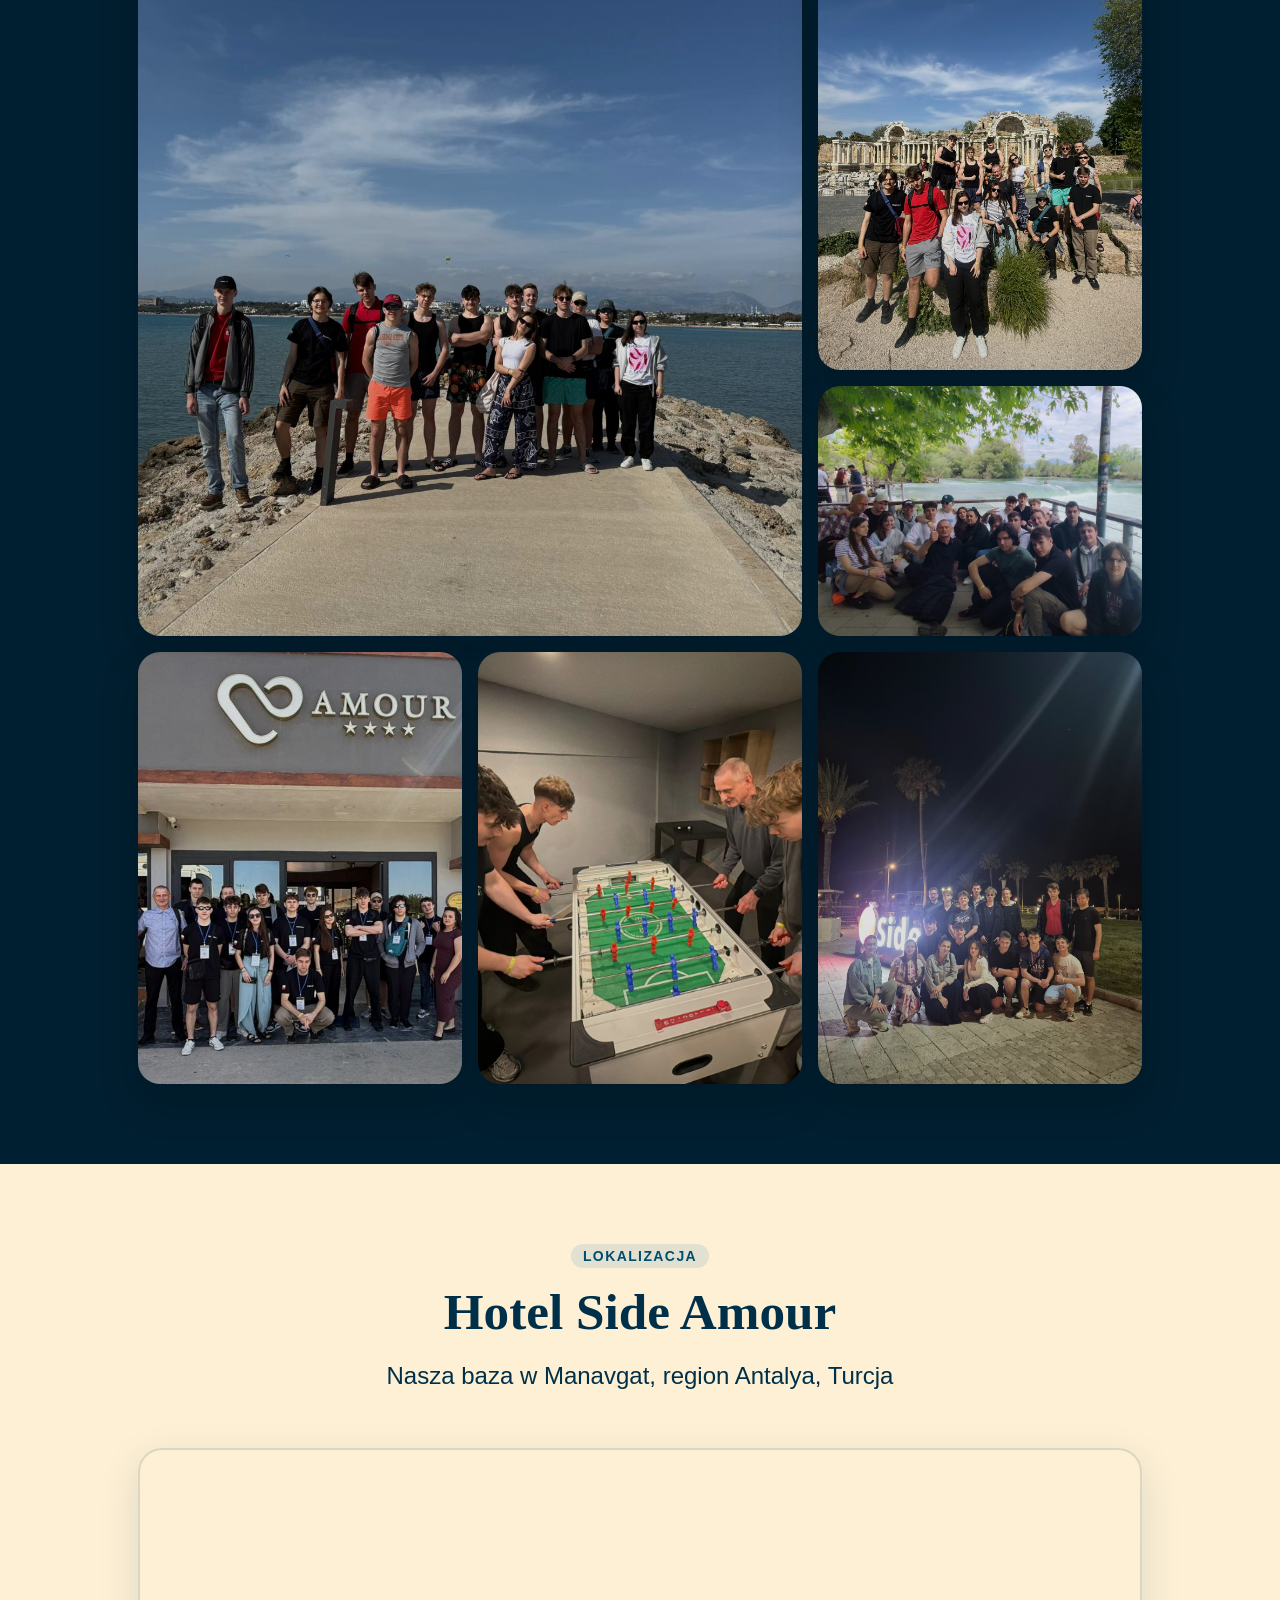
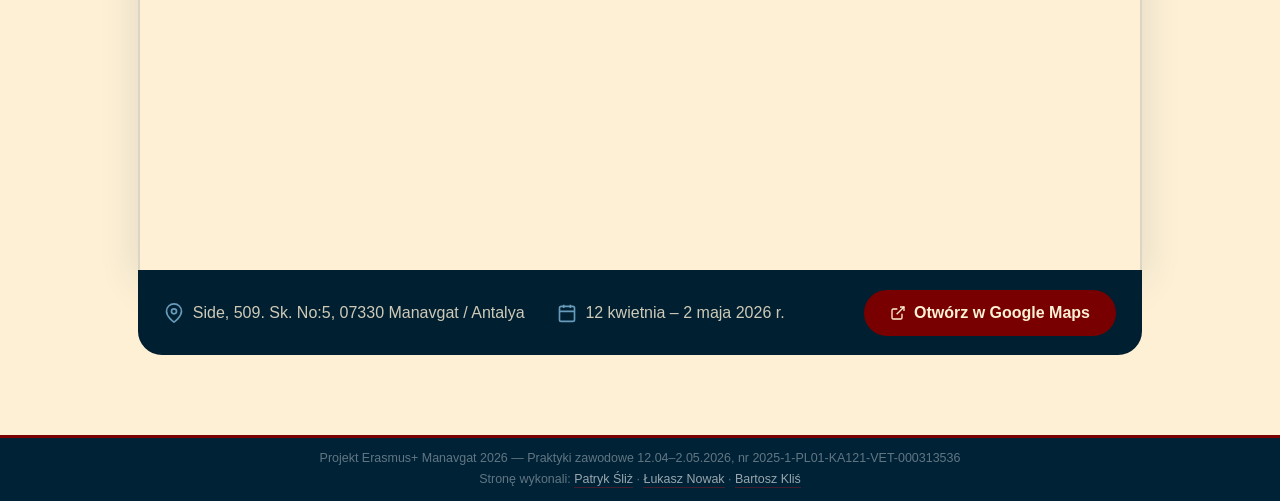
==== commit a0d576da: "fndksjhjkldf" ====
--- a/index.html
+++ b/index.html
@@ -368,7 +368,7 @@
 
   <footer class="site-footer">
     <p>Projekt Erasmus+ Manavgat 2026 — Praktyki zawodowe 12.04–2.05.2026, nr 2025-1-PL01-KA121-VET-000313536</p>
-    <p>Stronę wykonali: <a href="#" target="_blank" rel="noopener">Patryk Śliż</a> · <a href="#" target="_blank" rel="noopener">Łukasz Nowak</a> · <a href="#" target="_blank" rel="noopener">Bartosz Kliś</a></p>
+    <p>Stronę wykonali: <a href="https://www.youtube.com/watch?v=dQw4w9WgXcQ" target="_blank" rel="noopener">Patryk Śliż</a> · <a href="https://www.youtube.com/watch?v=dQw4w9WgXcQ" target="_blank" rel="noopener">Łukasz Nowak</a> · <a href="https://www.youtube.com/watch?v=dQw4w9WgXcQ" target="_blank" rel="noopener">Bartosz Kliś</a></p>
   </footer>
 
   <div class="photo-modal" id="photoModal" aria-hidden="true">
--- a/css/style.css
+++ b/css/style.css
@@ -131,7 +131,16 @@
 @media(max-width:768px){.nav-links{display:none}.nav-hamburger{display:flex}}
 
 /* HERO */
-.hero{position:relative;background:var(--navy-dark);overflow:hidden}
+.hero{
+  position: relative;
+  overflow: hidden;
+  background:
+    linear-gradient(rgba(0, 31, 48, 0.70), rgba(0, 31, 48, 0.70)),
+    url("../images/hero.jpg");
+  background-size: cover;
+  background-repeat: no-repeat;
+  background-position: center 78%;
+}
 .hero-inner{display:grid;grid-template-columns:1fr 1fr;gap:clamp(var(--s8),6vw,var(--s20));align-items:center;padding-block:clamp(var(--s12),8vw,var(--s20))}
 .hero-text .section-tag{background:rgba(253,240,213,0.12);color:#FDF0D5}
 .hero-text h1{font-size:var(--text-3xl);color:#FDF0D5;margin-bottom:var(--s4)}
